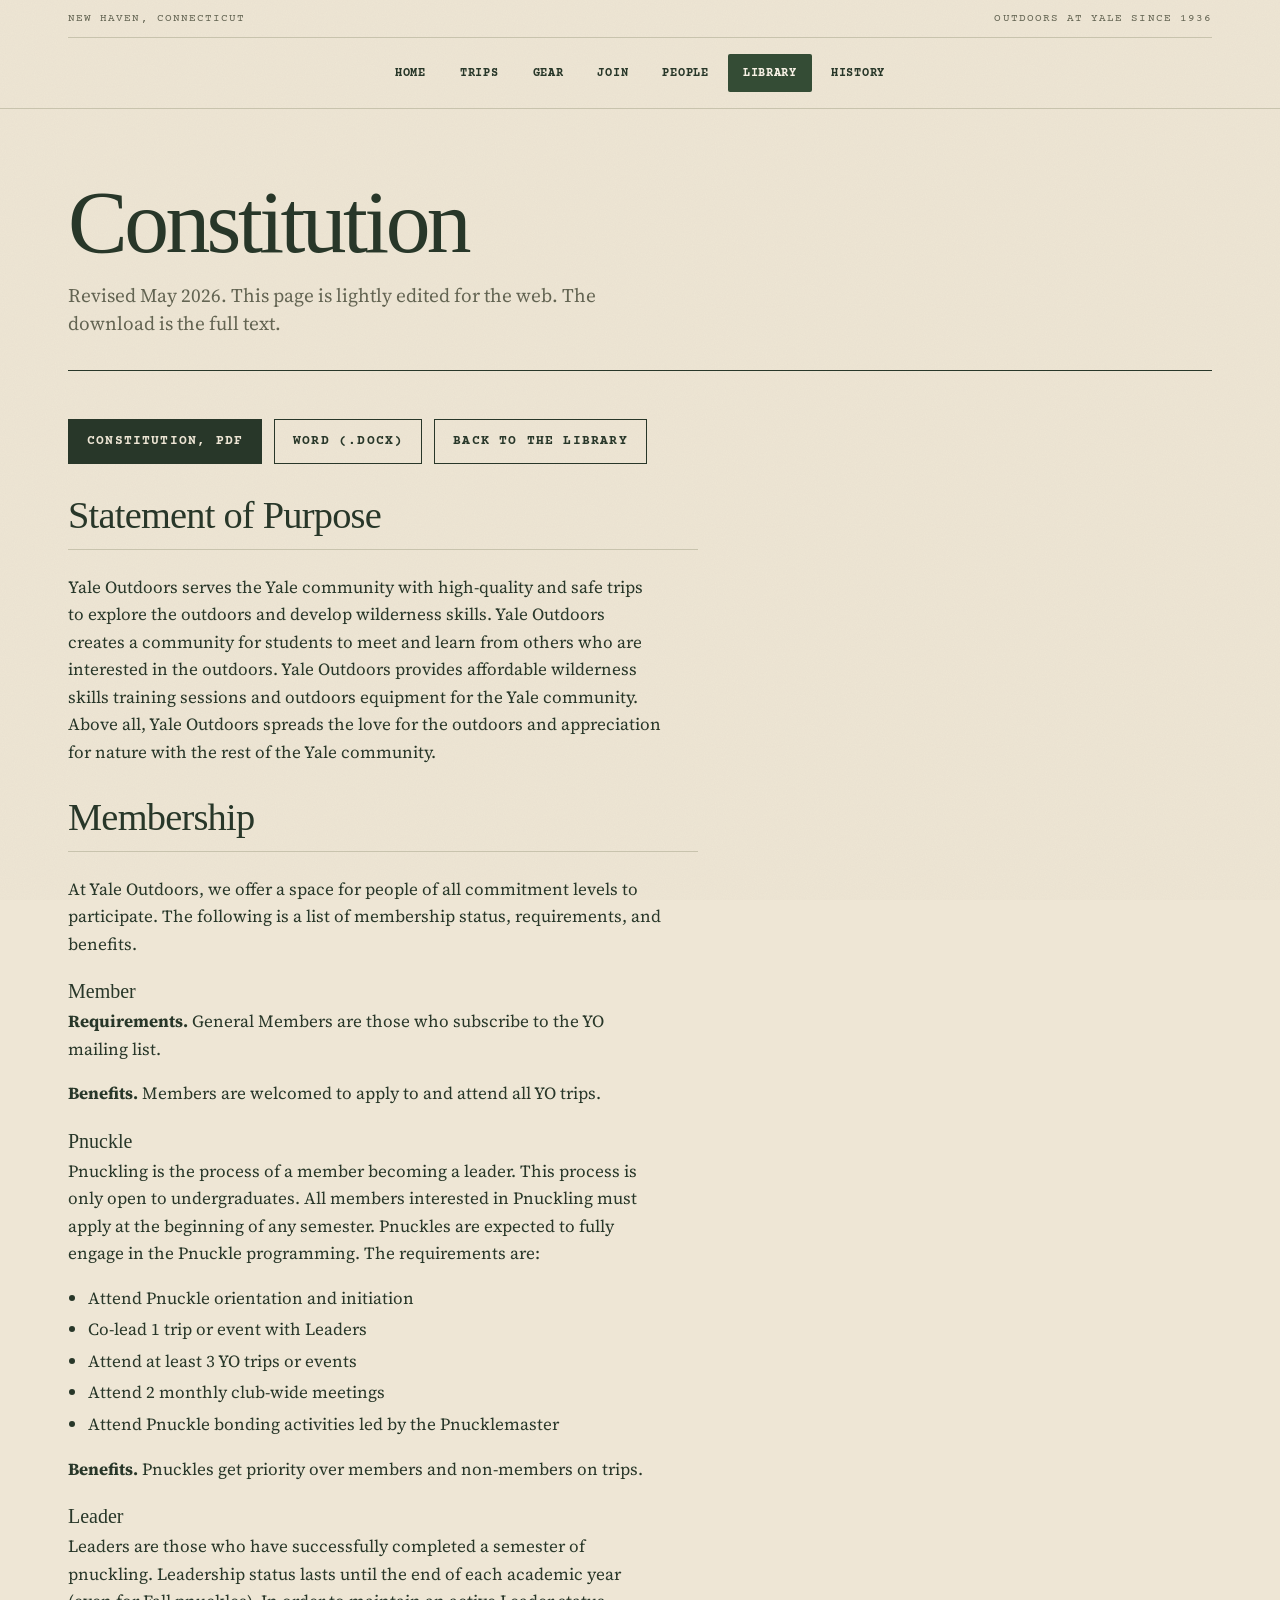
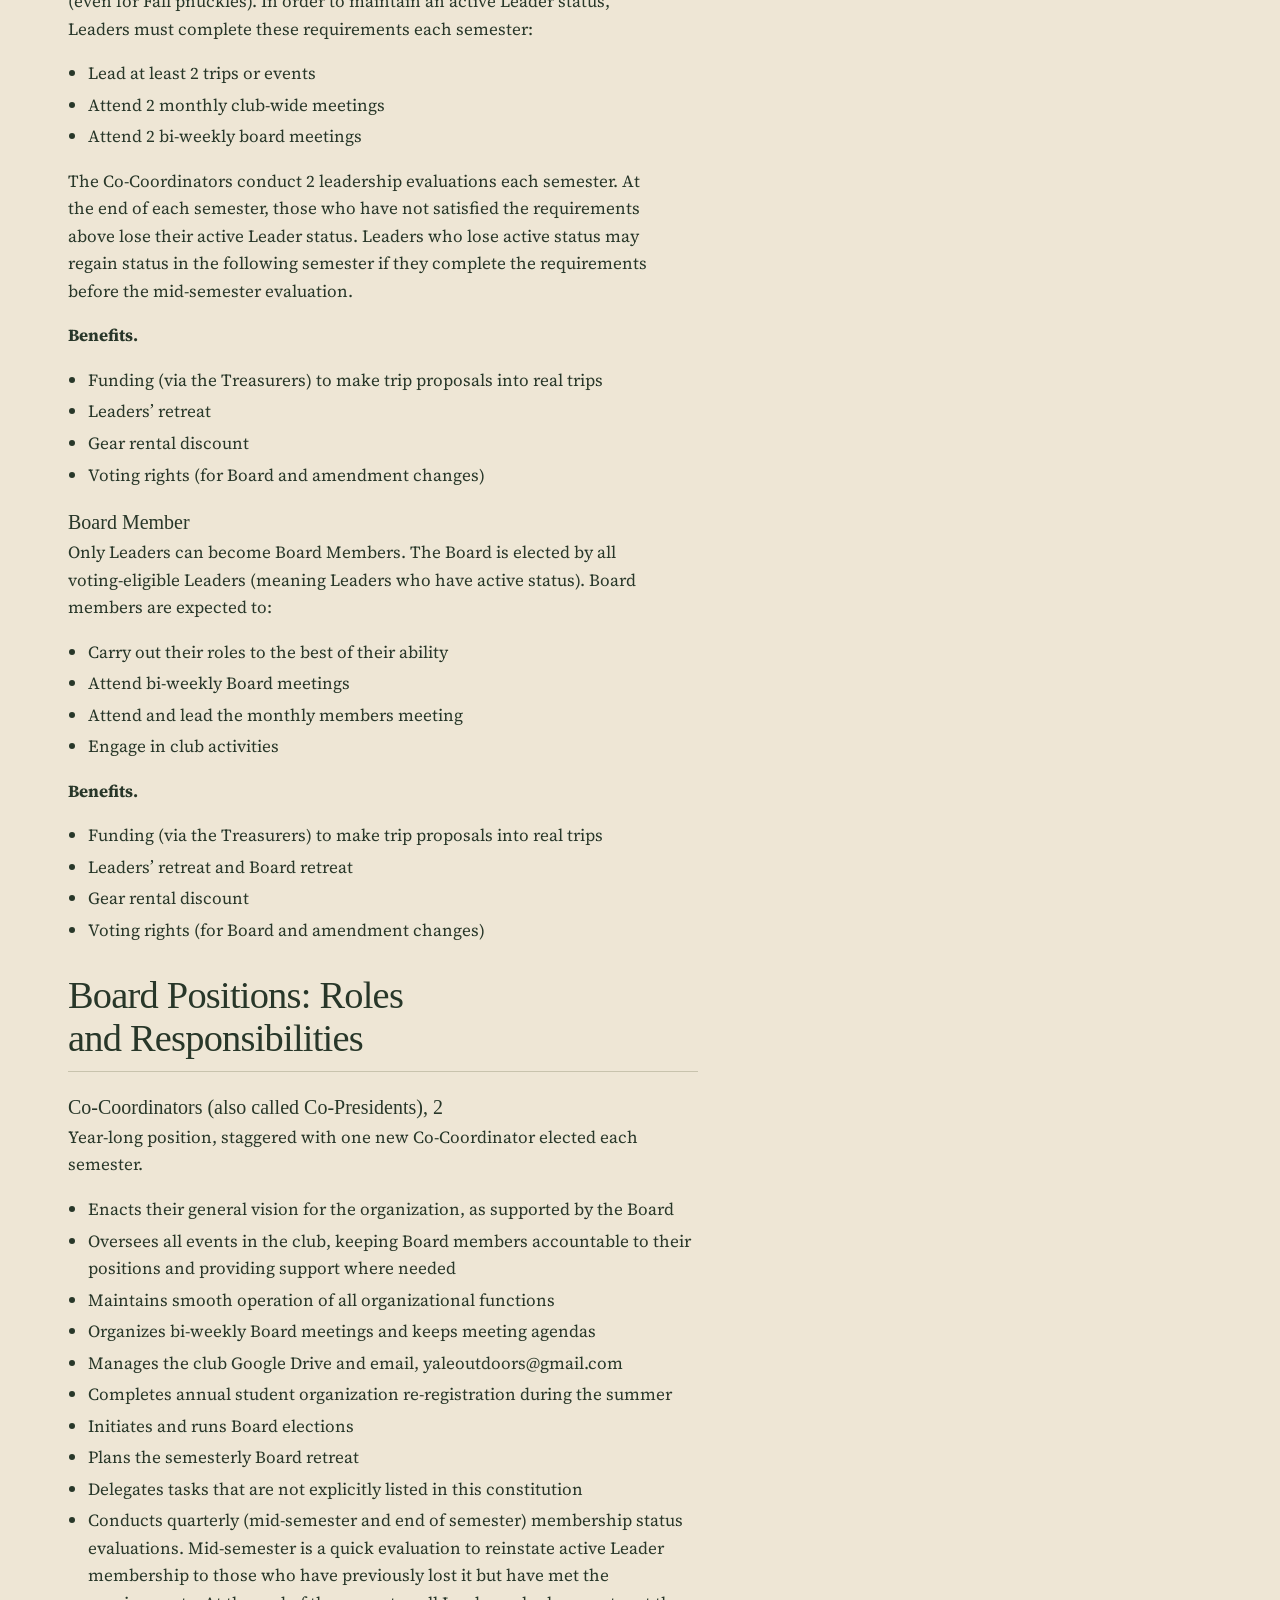
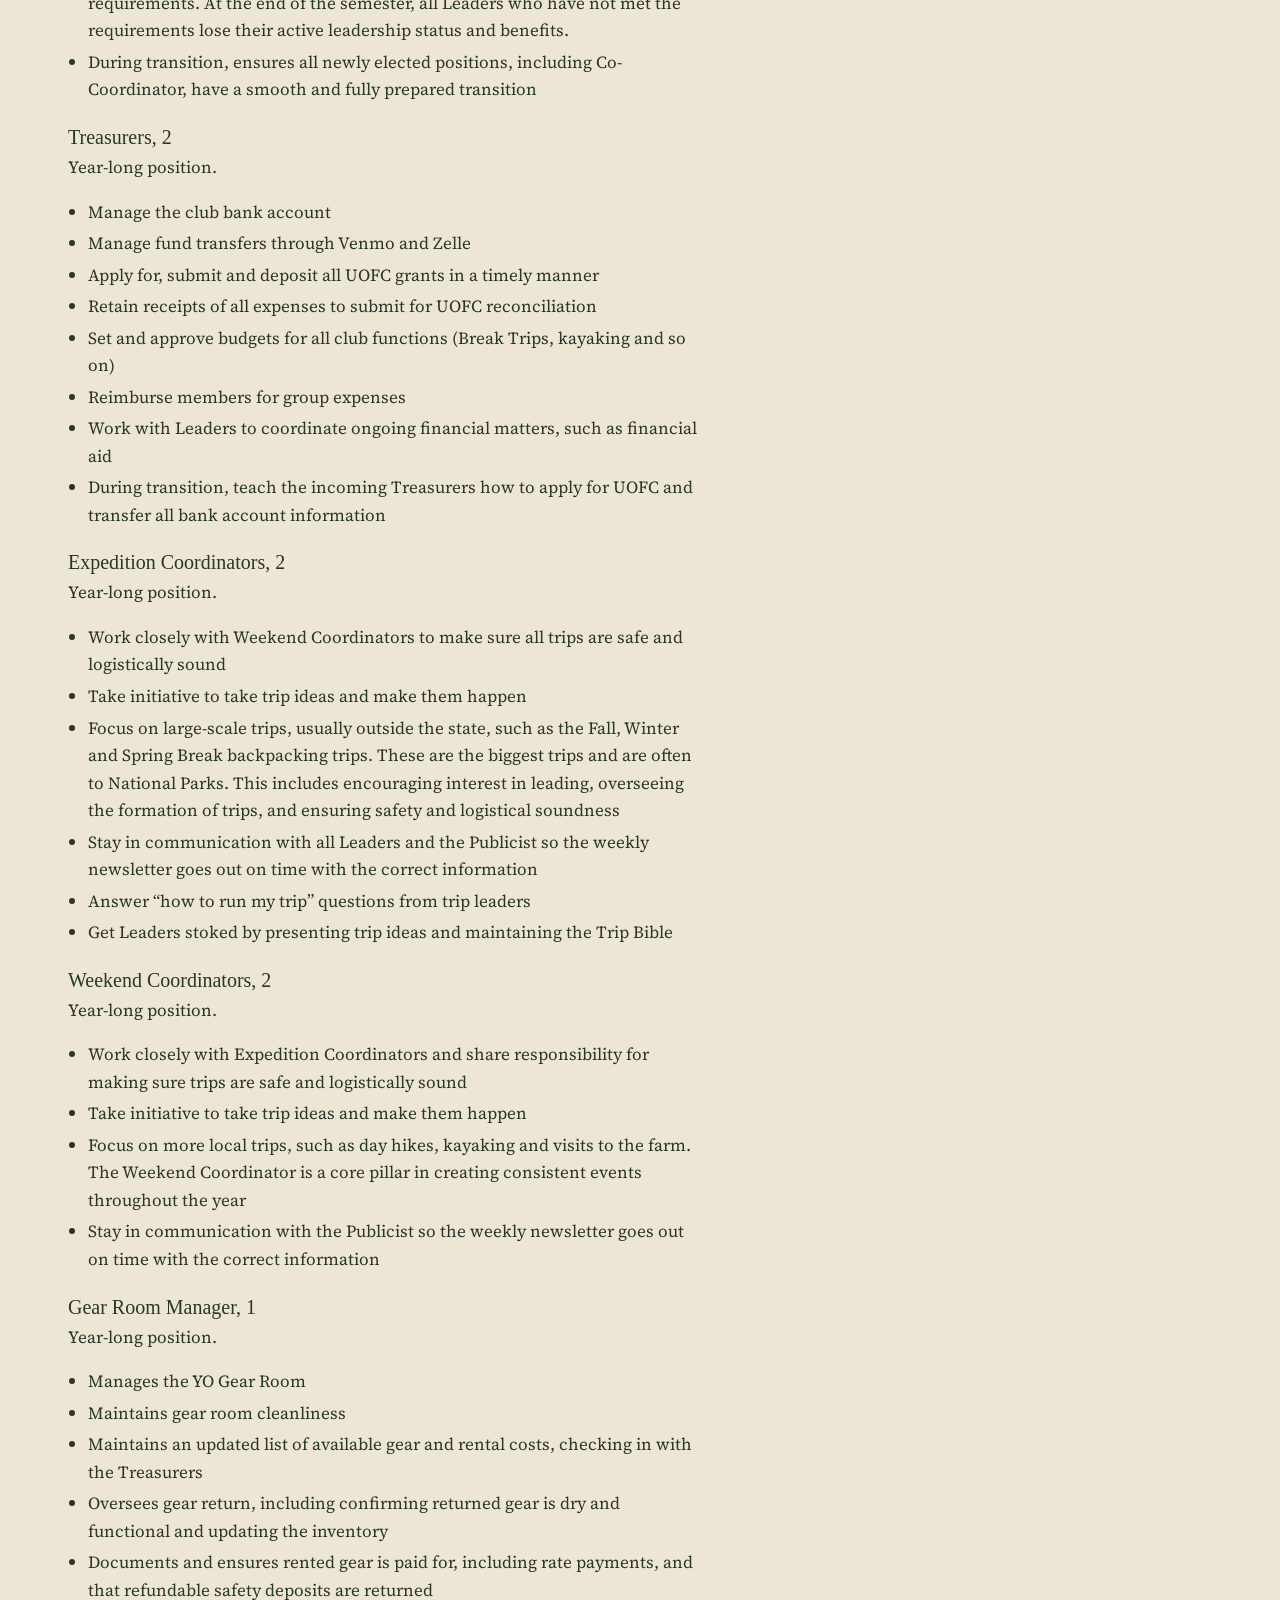
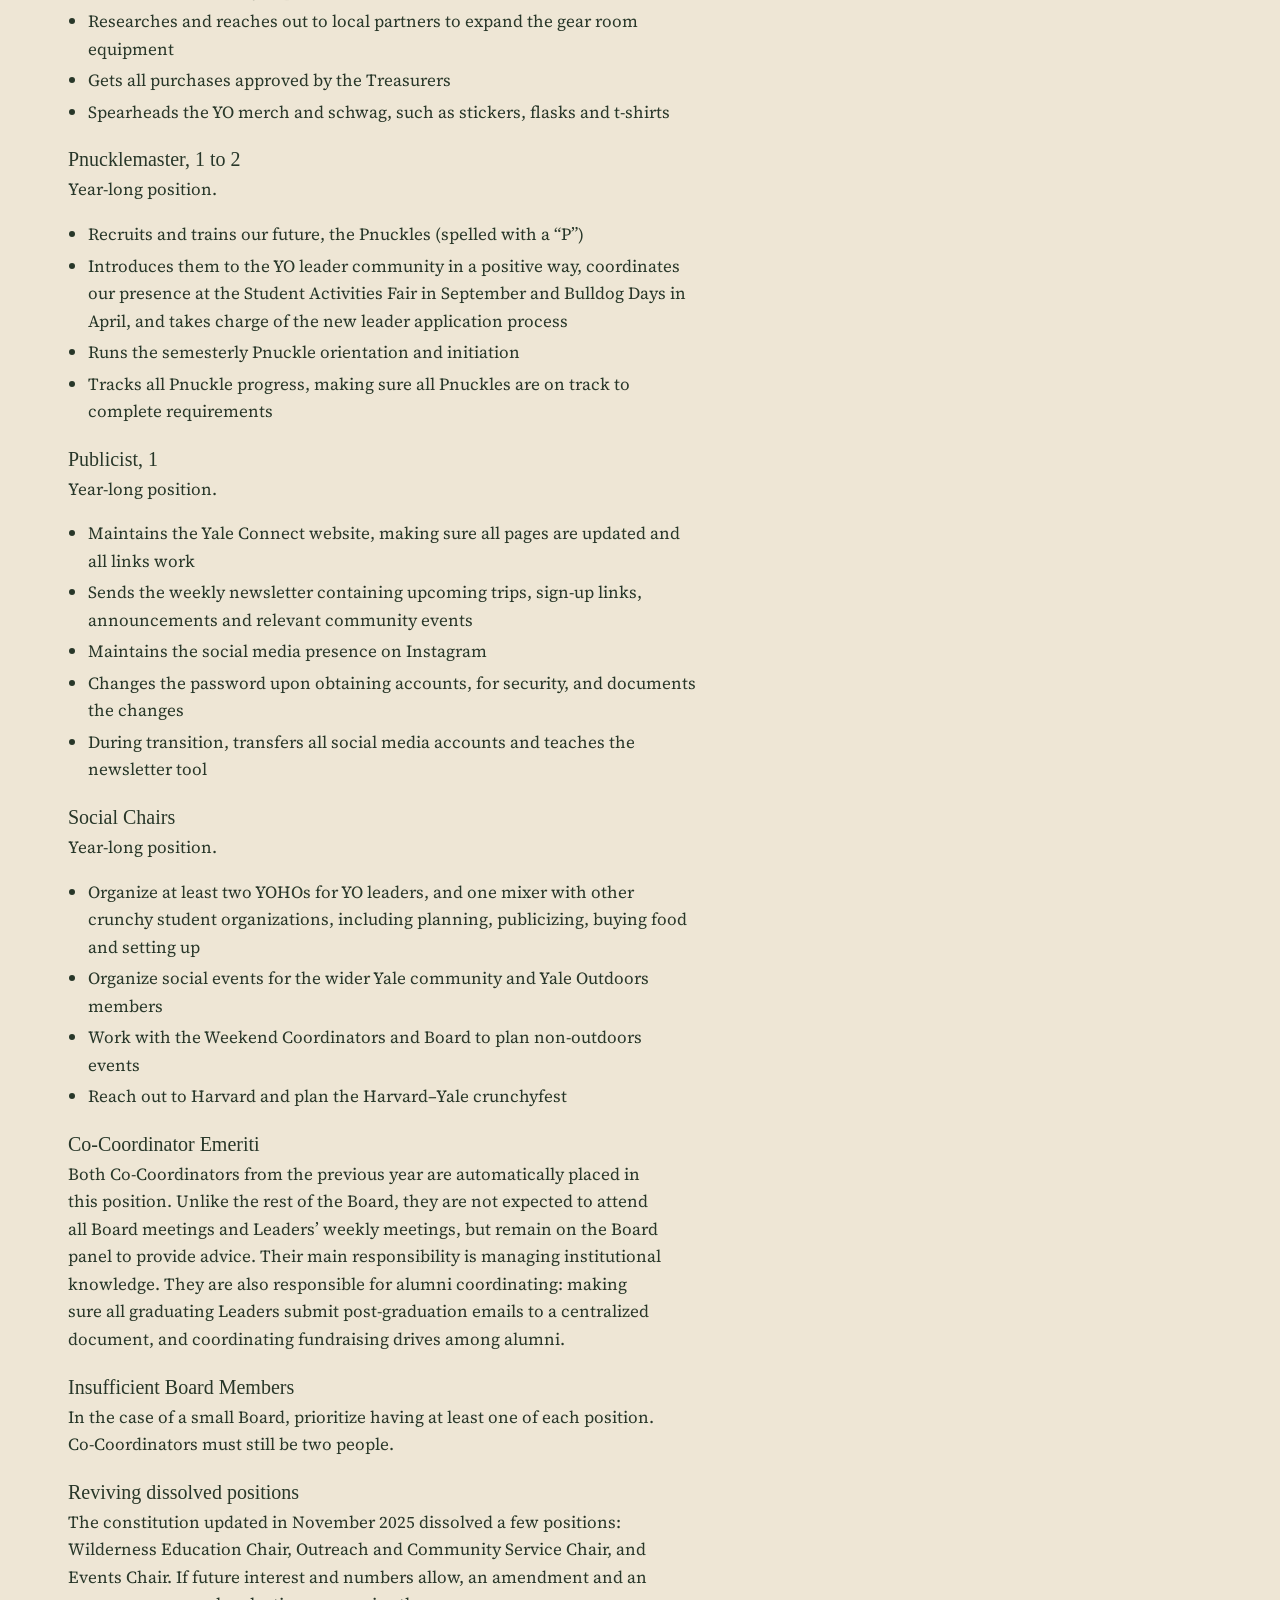
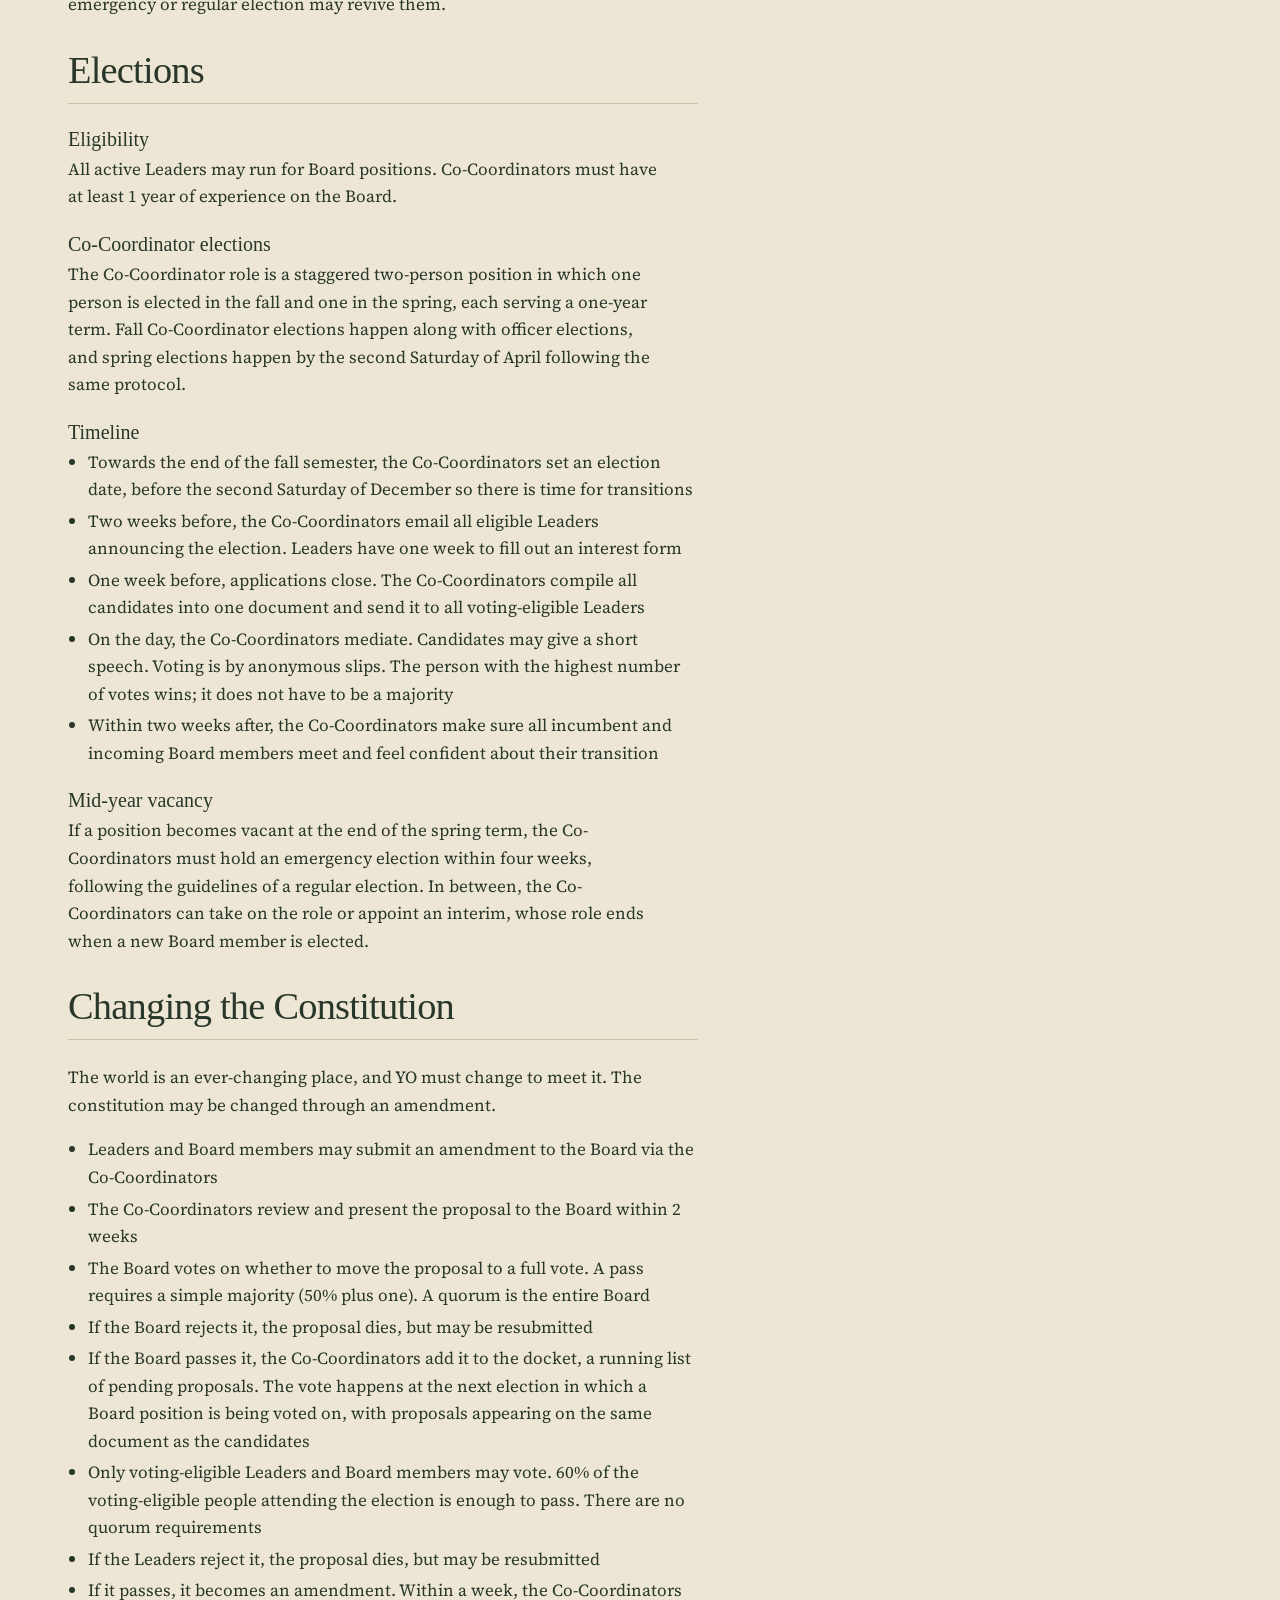
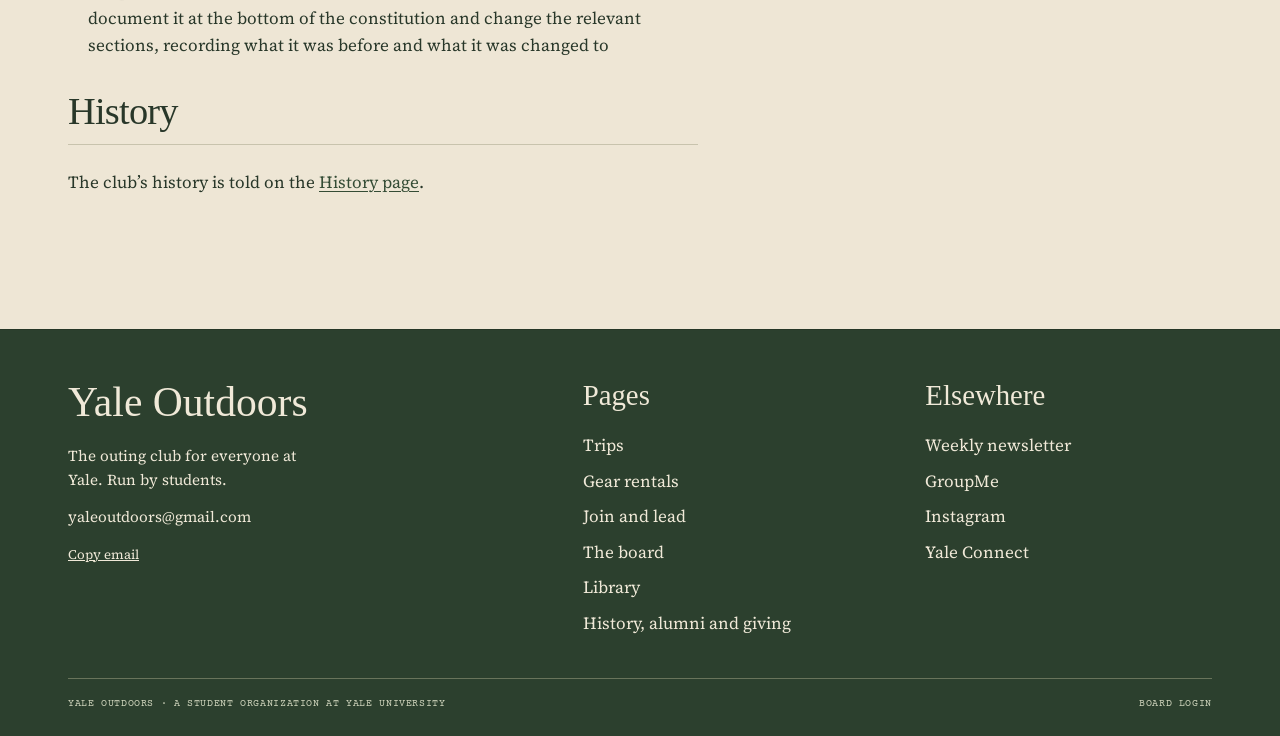
==== site/constitution.html @ 1e003fcc "Revert "update design" This reverts commit eceaabdee7dd395bc09d71799da7af1c69555189." ====
<!doctype html>
<html lang="en">
<head>
<meta charset="utf-8">
<meta name="viewport" content="width=device-width, initial-scale=1, viewport-fit=cover">
<title>Constitution · Yale Outdoors</title>
<meta name="description" content="The Yale Outdoors constitution, revised May 2026.">
<link rel="icon" href="img/favicon.png">
<link rel="preconnect" href="https://fonts.googleapis.com"><link rel="preconnect" href="https://fonts.gstatic.com" crossorigin>
<link href="https://fonts.googleapis.com/css2?family=Courier+Prime:wght@400;700&family=IM+Fell+English:ital@0;1&family=Source+Serif+4:ital,opsz,wght@0,8..60,400;0,8..60,600;1,8..60,400&display=swap" rel="stylesheet">
<link rel="stylesheet" href="style.css">
</head>
<body>
<a class="skip" href="#main">Skip to content</a>
<header class="top"><div class="wrap">
<div class="strap"><span>New Haven, Connecticut</span><span>Outdoors at Yale since 1936</span></div>
<button type="button" class="menu" id="menuBtn" aria-expanded="false" aria-controls="nav">Menu <span aria-hidden="true">+</span></button>
<nav class="nav" id="nav" aria-label="Main"><a href="index.html">Home</a><a href="trips.html">Trips</a><a href="gear.html">Gear</a><a href="join.html">Join</a><a href="people.html">People</a><a href="library.html" aria-current="page">Library</a><a href="history.html">History</a></nav>
</div></header>
<main id="main"><div class="wrap">
<div class="title"><h1>Constitution</h1><p>Revised May 2026. This page is lightly edited for the web. The download is the full text.</p></div>
<section>
<div class="row" style="margin-bottom:24px"><a class="btn solid" href="docs/YO-Constitution-2026.pdf">Constitution, PDF</a><a class="btn" href="docs/YO-Constitution-2026.docx" download>Word (.docx)</a>
<a class="btn" href="library.html">Back to the library</a></div>
<div class="legal">
<h2>Statement of Purpose</h2>
<p>Yale Outdoors serves the Yale community with high-quality and safe trips to explore the outdoors and develop wilderness skills. Yale Outdoors creates a community for students to meet and learn from others who are interested in the outdoors. Yale Outdoors provides affordable wilderness skills training sessions and outdoors equipment for the Yale community. Above all, Yale Outdoors spreads the love for the outdoors and appreciation for nature with the rest of the Yale community.</p>
<h2>Membership</h2>
<p>At Yale Outdoors, we offer a space for people of all commitment levels to participate. The following is a list of membership status, requirements, and benefits.</p>
<h3>Member</h3>
<p><strong>Requirements.</strong> General Members are those who subscribe to the YO mailing list.</p>
<p><strong>Benefits.</strong> Members are welcomed to apply to and attend all YO trips.</p>
<h3>Pnuckle</h3>
<p>Pnuckling is the process of a member becoming a leader. This process is only open to undergraduates. All members interested in Pnuckling must apply at the beginning of any semester. Pnuckles are expected to fully engage in the Pnuckle programming. The requirements are:</p>
<ul>
<li>Attend Pnuckle orientation and initiation</li>
<li>Co-lead 1 trip or event with Leaders</li>
<li>Attend at least 3 YO trips or events</li>
<li>Attend 2 monthly club-wide meetings</li>
<li>Attend Pnuckle bonding activities led by the Pnucklemaster</li>
</ul>
<p><strong>Benefits.</strong> Pnuckles get priority over members and non-members on trips.</p>
<h3>Leader</h3>
<p>Leaders are those who have successfully completed a semester of pnuckling. Leadership status lasts until the end of each academic year (even for Fall pnuckles). In order to maintain an active Leader status, Leaders must complete these requirements each semester:</p>
<ul>
<li>Lead at least 2 trips or events</li>
<li>Attend 2 monthly club-wide meetings</li>
<li>Attend 2 bi-weekly board meetings</li>
</ul>
<p>The Co-Coordinators conduct 2 leadership evaluations each semester. At the end of each semester, those who have not satisfied the requirements above lose their active Leader status. Leaders who lose active status may regain status in the following semester if they complete the requirements before the mid-semester evaluation.</p>
<p><strong>Benefits.</strong> </p>
<ul>
<li>Funding (via the Treasurers) to make trip proposals into real trips</li>
<li>Leaders&rsquo; retreat</li>
<li>Gear rental discount</li>
<li>Voting rights (for Board and amendment changes)</li>
</ul>
<h3>Board Member</h3>
<p>Only Leaders can become Board Members. The Board is elected by all voting-eligible Leaders (meaning Leaders who have active status). Board members are expected to:</p>
<ul>
<li>Carry out their roles to the best of their ability</li>
<li>Attend bi-weekly Board meetings</li>
<li>Attend and lead the monthly members meeting</li>
<li>Engage in club activities</li>
</ul>
<p><strong>Benefits.</strong> </p>
<ul>
<li>Funding (via the Treasurers) to make trip proposals into real trips</li>
<li>Leaders&rsquo; retreat and Board retreat</li>
<li>Gear rental discount</li>
<li>Voting rights (for Board and amendment changes)</li>
</ul>
<h2>Board Positions: Roles and Responsibilities</h2>
<h3>Co-Coordinators (also called Co-Presidents), 2</h3>
<p>Year-long position, staggered with one new Co-Coordinator elected each semester.</p>
<ul>
<li>Enacts their general vision for the organization, as supported by the Board</li>
<li>Oversees all events in the club, keeping Board members accountable to their positions and providing support where needed</li>
<li>Maintains smooth operation of all organizational functions</li>
<li>Organizes bi-weekly Board meetings and keeps meeting agendas</li>
<li>Manages the club Google Drive and email, yaleoutdoors@gmail.com</li>
<li>Completes annual student organization re-registration during the summer</li>
<li>Initiates and runs Board elections</li>
<li>Plans the semesterly Board retreat</li>
<li>Delegates tasks that are not explicitly listed in this constitution</li>
<li>Conducts quarterly (mid-semester and end of semester) membership status evaluations. Mid-semester is a quick evaluation to reinstate active Leader membership to those who have previously lost it but have met the requirements. At the end of the semester, all Leaders who have not met the requirements lose their active leadership status and benefits.</li>
<li>During transition, ensures all newly elected positions, including Co-Coordinator, have a smooth and fully prepared transition</li>
</ul>
<h3>Treasurers, 2</h3>
<p>Year-long position.</p>
<ul>
<li>Manage the club bank account</li>
<li>Manage fund transfers through Venmo and Zelle</li>
<li>Apply for, submit and deposit all UOFC grants in a timely manner</li>
<li>Retain receipts of all expenses to submit for UOFC reconciliation</li>
<li>Set and approve budgets for all club functions (Break Trips, kayaking and so on)</li>
<li>Reimburse members for group expenses</li>
<li>Work with Leaders to coordinate ongoing financial matters, such as financial aid</li>
<li>During transition, teach the incoming Treasurers how to apply for UOFC and transfer all bank account information</li>
</ul>
<h3>Expedition Coordinators, 2</h3>
<p>Year-long position.</p>
<ul>
<li>Work closely with Weekend Coordinators to make sure all trips are safe and logistically sound</li>
<li>Take initiative to take trip ideas and make them happen</li>
<li>Focus on large-scale trips, usually outside the state, such as the Fall, Winter and Spring Break backpacking trips. These are the biggest trips and are often to National Parks. This includes encouraging interest in leading, overseeing the formation of trips, and ensuring safety and logistical soundness</li>
<li>Stay in communication with all Leaders and the Publicist so the weekly newsletter goes out on time with the correct information</li>
<li>Answer &ldquo;how to run my trip&rdquo; questions from trip leaders</li>
<li>Get Leaders stoked by presenting trip ideas and maintaining the Trip Bible</li>
</ul>
<h3>Weekend Coordinators, 2</h3>
<p>Year-long position.</p>
<ul>
<li>Work closely with Expedition Coordinators and share responsibility for making sure trips are safe and logistically sound</li>
<li>Take initiative to take trip ideas and make them happen</li>
<li>Focus on more local trips, such as day hikes, kayaking and visits to the farm. The Weekend Coordinator is a core pillar in creating consistent events throughout the year</li>
<li>Stay in communication with the Publicist so the weekly newsletter goes out on time with the correct information</li>
</ul>
<h3>Gear Room Manager, 1</h3>
<p>Year-long position.</p>
<ul>
<li>Manages the YO Gear Room</li>
<li>Maintains gear room cleanliness</li>
<li>Maintains an updated list of available gear and rental costs, checking in with the Treasurers</li>
<li>Oversees gear return, including confirming returned gear is dry and functional and updating the inventory</li>
<li>Documents and ensures rented gear is paid for, including rate payments, and that refundable safety deposits are returned</li>
<li>Researches and reaches out to local partners to expand the gear room equipment</li>
<li>Gets all purchases approved by the Treasurers</li>
<li>Spearheads the YO merch and schwag, such as stickers, flasks and t-shirts</li>
</ul>
<h3>Pnucklemaster, 1 to 2</h3>
<p>Year-long position.</p>
<ul>
<li>Recruits and trains our future, the Pnuckles (spelled with a &ldquo;P&rdquo;)</li>
<li>Introduces them to the YO leader community in a positive way, coordinates our presence at the Student Activities Fair in September and Bulldog Days in April, and takes charge of the new leader application process</li>
<li>Runs the semesterly Pnuckle orientation and initiation</li>
<li>Tracks all Pnuckle progress, making sure all Pnuckles are on track to complete requirements</li>
</ul>
<h3>Publicist, 1</h3>
<p>Year-long position.</p>
<ul>
<li>Maintains the Yale Connect website, making sure all pages are updated and all links work</li>
<li>Sends the weekly newsletter containing upcoming trips, sign-up links, announcements and relevant community events</li>
<li>Maintains the social media presence on Instagram</li>
<li>Changes the password upon obtaining accounts, for security, and documents the changes</li>
<li>During transition, transfers all social media accounts and teaches the newsletter tool</li>
</ul>
<h3>Social Chairs</h3>
<p>Year-long position.</p>
<ul>
<li>Organize at least two YOHOs for YO leaders, and one mixer with other crunchy student organizations, including planning, publicizing, buying food and setting up</li>
<li>Organize social events for the wider Yale community and Yale Outdoors members</li>
<li>Work with the Weekend Coordinators and Board to plan non-outdoors events</li>
<li>Reach out to Harvard and plan the Harvard&ndash;Yale crunchyfest</li>
</ul>
<h3>Co-Coordinator Emeriti</h3>
<p>Both Co-Coordinators from the previous year are automatically placed in this position. Unlike the rest of the Board, they are not expected to attend all Board meetings and Leaders&rsquo; weekly meetings, but remain on the Board panel to provide advice. Their main responsibility is managing institutional knowledge. They are also responsible for alumni coordinating: making sure all graduating Leaders submit post-graduation emails to a centralized document, and coordinating fundraising drives among alumni.</p>
<h3>Insufficient Board Members</h3>
<p>In the case of a small Board, prioritize having at least one of each position. Co-Coordinators must still be two people.</p>
<h3>Reviving dissolved positions</h3>
<p>The constitution updated in November 2025 dissolved a few positions: Wilderness Education Chair, Outreach and Community Service Chair, and Events Chair. If future interest and numbers allow, an amendment and an emergency or regular election may revive them.</p>
<h2>Elections</h2>
<h3>Eligibility</h3>
<p>All active Leaders may run for Board positions. Co-Coordinators must have at least 1 year of experience on the Board.</p>
<h3>Co-Coordinator elections</h3>
<p>The Co-Coordinator role is a staggered two-person position in which one person is elected in the fall and one in the spring, each serving a one-year term. Fall Co-Coordinator elections happen along with officer elections, and spring elections happen by the second Saturday of April following the same protocol.</p>
<h3>Timeline</h3>
<ul>
<li>Towards the end of the fall semester, the Co-Coordinators set an election date, before the second Saturday of December so there is time for transitions</li>
<li>Two weeks before, the Co-Coordinators email all eligible Leaders announcing the election. Leaders have one week to fill out an interest form</li>
<li>One week before, applications close. The Co-Coordinators compile all candidates into one document and send it to all voting-eligible Leaders</li>
<li>On the day, the Co-Coordinators mediate. Candidates may give a short speech. Voting is by anonymous slips. The person with the highest number of votes wins; it does not have to be a majority</li>
<li>Within two weeks after, the Co-Coordinators make sure all incumbent and incoming Board members meet and feel confident about their transition</li>
</ul>
<h3>Mid-year vacancy</h3>
<p>If a position becomes vacant at the end of the spring term, the Co-Coordinators must hold an emergency election within four weeks, following the guidelines of a regular election. In between, the Co-Coordinators can take on the role or appoint an interim, whose role ends when a new Board member is elected.</p>
<h2>Changing the Constitution</h2>
<p>The world is an ever-changing place, and YO must change to meet it. The constitution may be changed through an amendment.</p>
<ul>
<li>Leaders and Board members may submit an amendment to the Board via the Co-Coordinators</li>
<li>The Co-Coordinators review and present the proposal to the Board within 2 weeks</li>
<li>The Board votes on whether to move the proposal to a full vote. A pass requires a simple majority (50% plus one). A quorum is the entire Board</li>
<li>If the Board rejects it, the proposal dies, but may be resubmitted</li>
<li>If the Board passes it, the Co-Coordinators add it to the docket, a running list of pending proposals. The vote happens at the next election in which a Board position is being voted on, with proposals appearing on the same document as the candidates</li>
<li>Only voting-eligible Leaders and Board members may vote. 60% of the voting-eligible people attending the election is enough to pass. There are no quorum requirements</li>
<li>If the Leaders reject it, the proposal dies, but may be resubmitted</li>
<li>If it passes, it becomes an amendment. Within a week, the Co-Coordinators document it at the bottom of the constitution and change the relevant sections, recording what it was before and what it was changed to</li>
</ul>
<h2>History</h2>
<p>The club&rsquo;s history is told on the <a href="history.html">History page</a>.</p>
</div>
</section>

</div></main>
<footer class="foot"><div class="wrap">
<div class="grid">
<div><h4>Yale Outdoors</h4>
<p>The outing club for everyone at Yale. Run by students.</p>
<p><a href="mailto:yaleoutdoors@gmail.com">yaleoutdoors@gmail.com</a></p>
<p><button type="button" class="lnk small" id="copyClub">Copy email</button></p></div>
<div><h4>Pages</h4><a href="trips.html">Trips</a><a href="gear.html">Gear rentals</a><a href="join.html">Join and lead</a><a href="people.html">The board</a><a href="library.html">Library</a><a href="history.html">History, alumni and giving</a></div>
<div><h4>Elsewhere</h4><a href="https://forms.gle/SaASJQefPbpXcXjK9">Weekly newsletter</a><a href="https://tinyurl.com/ycyogroupme">GroupMe</a><a href="https://www.instagram.com/yaleoutdoors/">Instagram</a><a href="https://yaleconnect.yale.edu/YCYO/club_signup">Yale Connect</a></div>
</div>
<div class="gate" id="gate" hidden><form id="gateForm" autocomplete="off"><label for="gateKey">Board key<input type="password" id="gateKey" autocomplete="off"></label>
<div class="row" style="margin-top:10px"><button type="submit" class="btn sm solid">Turn on editing</button></div><p class="small muted" id="gateMsg" style="margin:8px 0 0"></p></form></div>
<div class="mini"><span>Yale Outdoors &middot; a student organization at Yale University</span><span><a href="#" id="gateBtn">Board login</a> </span></div>
</div></footer>
<script src="content.js"></script>
<script src="site.js"></script>
</body>
</html>
---- site/style.css ----
/* Yale Outdoors site. Plain paper, ink rules and a pen-and-ink logo, in the manner of an old outing-club bulletin. */
:root{
  --paper:#eee6d5; --sheet:#f8f2e6; --ink:#283729; --muted:#636452;
  --soft:#c8c3ad; --pine:#344c35; --rust:#875035; --link:#344c35; --ontext:#f8f2e6;
  --sage:#d4d9c3; --bark:#625440; color-scheme:light;
  --grain:.045; --logo-filter:none;
  --display:"IM Fell English","Iowan Old Style","Palatino Linotype",Georgia,serif;
  --body:"Source Serif 4","Iowan Old Style",Georgia,"Times New Roman",serif;
  --label:"Courier Prime","Courier New",Courier,monospace;
}
:root[data-theme="dark"]{
  --paper:#15130F; --sheet:#1C1A15; --ink:#EEE6D1; --muted:#B5AB91;
  --soft:#3B372C; --pine:#9DBF88; --rust:#E4905F; --link:#B9D8A4; --ontext:#15130F;
  --grain:.04; --logo-filter:invert(1);
  color-scheme:dark;
}
*,*::before,*::after{box-sizing:border-box}
[hidden]{display:none!important}
html{scroll-padding-top:16px;-webkit-text-size-adjust:100%}
body{margin:0;background:var(--paper);color:var(--ink);font:400 1.0625rem/1.62 var(--body);position:relative}
body::before{content:"";position:fixed;inset:0;pointer-events:none;z-index:0;opacity:var(--grain);
  background-image:url("data:image/svg+xml;utf8,<svg xmlns='http://www.w3.org/2000/svg' width='220' height='220'><filter id='n'><feTurbulence type='fractalNoise' baseFrequency='.9' numOctaves='2' stitchTiles='stitch'/><feColorMatrix values='0 0 0 0 0.25  0 0 0 0 0.2  0 0 0 0 0.1  0 0 0 .9 0'/></filter><rect width='100%' height='100%' filter='url(%23n)'/></svg>")}
body>*{position:relative;z-index:1}
h1,h2,h3,h4{font-family:var(--display);font-weight:400;margin:0;line-height:1.1;text-wrap:balance}
h1{font-size:clamp(3.2rem,7vw,5.6rem);letter-spacing:-.04em}
h2{font-size:clamp(1.8rem,3vw,2.6rem);letter-spacing:-.02em;border-bottom:1px solid var(--soft);padding-bottom:12px;margin:0 0 24px}
h3{font-size:1.3rem}
p{margin:0 0 1em;max-width:66ch}
a{color:var(--link);text-underline-offset:3px}
a:hover{color:var(--rust)}
:focus-visible{outline:2px solid var(--rust);outline-offset:2px}
img{max-width:100%}
.wrap{width:100%;max-width:1200px;margin-inline:auto;padding-left:max(28px,env(safe-area-inset-left,0px));padding-right:max(28px,env(safe-area-inset-right,0px))}
.skip{position:absolute;left:-9999px;top:6px;background:var(--ink);color:var(--paper);padding:6px 12px;z-index:30}
.skip:focus{left:8px}
.lab{font-family:var(--label);font-size:.78rem;letter-spacing:.09em;text-transform:uppercase}
.muted{color:var(--muted)}
.small{font-size:.92rem}
.stamp{display:inline-block;font:700 .75rem/1 var(--label);letter-spacing:.1em;text-transform:uppercase;border:2px solid var(--rust);color:var(--rust);padding:4px 7px;transform:rotate(-2deg)}

/* Shared masthead */
.top{padding:0;border-bottom:1px solid var(--soft)}
.top>.wrap{display:grid;grid-template-columns:1fr;align-items:center;gap:0 24px}
.strap{grid-column:1/-1;display:flex;justify-content:space-between;gap:12px;padding:12px 0 10px;border-bottom:1px solid var(--soft);font:400 .66rem/1.4 var(--label);letter-spacing:.1em;text-transform:uppercase;color:var(--muted)}
.mast{display:block;padding:12px 0;line-height:0;width:156px}
.mast img{width:100%;height:auto;filter:var(--logo-filter)}
.nav{display:flex;justify-content:center;padding:16px 0;gap:4px;align-items:center;font:700 .76rem/1.2 var(--label);text-transform:uppercase;letter-spacing:.06em}
.nav a{display:block;padding:12px 15px;text-decoration:none;color:var(--ink);border-radius:2px;transition:background .18s,color .18s}
.nav a:hover{background:var(--sage);color:var(--ink)}
.nav a[aria-current="page"]{background:var(--pine);color:var(--sheet)}
.menu{display:none}

/* page */
main{padding:48px 0 68px}
.title{margin-bottom:48px;padding:16px 0 32px;border-bottom:1px solid var(--ink)}
.title p{font:400 1.2rem/1.45 var(--body);color:var(--muted);margin:10px 0 0;max-width:60ch}
section{margin:0 0 64px}
.cols{display:grid;grid-template-columns:minmax(0,1.7fr) minmax(0,1fr);gap:28px 40px;align-items:start}
.cols.even{grid-template-columns:minmax(0,1fr) minmax(0,1fr)}
.lede{font:italic 400 clamp(1.35rem,3vw,1.7rem)/1.4 var(--display);margin:0 0 .8em;max-width:34em}
.row{display:flex;gap:10px 12px;flex-wrap:wrap;align-items:center}

/* buttons and links */
.btn{display:inline-block;font:700 .82rem/1.2 var(--label);letter-spacing:.09em;text-transform:uppercase;text-decoration:none;color:var(--ink);background:transparent;border:1px solid var(--ink);padding:14px 18px;cursor:pointer;border-radius:0}
.btn:hover{background:var(--ink);color:var(--paper)}
.btn.solid{background:var(--ink);color:var(--paper)}
.btn.solid:hover{background:var(--pine);border-color:var(--pine);color:var(--ontext)}
.btn.sm{padding:10px 12px;font-size:.74rem}
.btn[disabled]{opacity:.4;cursor:not-allowed}
.btn[disabled]:hover{background:transparent;color:var(--ink)}
.lnk{background:none;border:0;padding:0;font:inherit;color:var(--link);text-decoration:underline;cursor:pointer}

/* boxes */
.box{border:1px solid var(--soft);background:var(--sheet)}
.box>.bar{background:var(--pine);color:var(--paper);font:700 .78rem/1 var(--label);letter-spacing:.12em;text-transform:uppercase;padding:9px 12px}
.box>.in{padding:14px 14px 4px}
.board-list{list-style:none;margin:0;padding:0}
.board-list li{display:grid;grid-template-columns:76px minmax(0,1fr);gap:10px;padding:9px 0;border-bottom:1px dotted var(--ink)}
.board-list li:last-child{border-bottom:0}
.board-list .d{font:700 .78rem/1.5 var(--label);text-transform:uppercase;letter-spacing:.04em}
.board-list b{font-weight:600}
.board-list .t{font-size:.9rem;color:var(--muted);display:block}
.note-line{font-size:.88rem;color:var(--muted);padding:0 14px 12px}

/* contents list with dotted leaders */
.toc{list-style:none;margin:0;padding:0}
.toc li{border-bottom:1px dotted var(--ink)}
.toc a{display:grid;grid-template-columns:170px minmax(0,1fr);gap:4px 16px;align-items:baseline;padding:12px 2px;text-decoration:none;color:var(--ink)}
.toc b{font:400 1.45rem/1.1 var(--display)}
.toc span{color:var(--muted);font-size:.95rem}
.toc a:hover b{color:var(--rust);text-decoration:underline}

/* photographs */
.slot{margin:0;position:relative}
.slot .mat{position:relative;border:1px solid var(--soft);background:var(--sage);padding:6px;aspect-ratio:4/3}
.slot.tall .mat{aspect-ratio:3/4}
.slot.wide .mat{aspect-ratio:16/9}
.slot.round .mat{aspect-ratio:1/1;padding:3px;border-radius:50%;overflow:hidden}
.slot img.pic{width:100%;height:100%;object-fit:cover;display:block}
.slot .empty{position:absolute;inset:6px;border:1px dashed #828d72;display:flex;flex-direction:column;align-items:center;justify-content:center;gap:6px;text-align:center;font:400 .72rem/1.35 var(--label);letter-spacing:.06em;text-transform:uppercase;color:var(--muted);padding:8px}
.slot .empty img{width:54px;height:54px;object-fit:contain;opacity:.4;filter:var(--logo-filter)}
.slot .empty{color:#4d553e}
.slot.round .empty{inset:3px;border-radius:50%}
.slot.round .empty img{width:24px;height:24px}
.slot.round .empty span{display:none}
.slot.has .empty{display:none}
.slot figcaption{font:italic 400 .92rem/1.35 var(--body);color:var(--muted);padding-top:6px;min-height:1.4em}
.slot .tools{display:none;gap:6px;flex-wrap:wrap;margin-top:6px}
body.editing .slot .tools{display:flex}
body.editing .slot .mat{outline:2px dashed var(--rust);outline-offset:2px}
.slot.round figcaption{display:none}
.slot .tools input[type=file]{display:none}
.photos3{display:grid;grid-template-columns:repeat(3,minmax(0,1fr));gap:14px}
.photos4{display:grid;grid-template-columns:repeat(4,minmax(0,1fr));gap:12px}
.editbar{position:sticky;top:env(safe-area-inset-top,0px);z-index:12;background:var(--rust);color:#fff;font:700 .78rem/1.4 var(--label);letter-spacing:.06em;text-transform:uppercase;padding:8px 0}
.editbar .wrap{display:flex;gap:8px 16px;flex-wrap:wrap;align-items:center;justify-content:space-between}
.editbar button{font:inherit;color:#fff;background:none;border:1px solid #fff;padding:4px 9px;cursor:pointer;text-transform:inherit}

/* forms */
label{display:block;font:700 .76rem/1.3 var(--label);letter-spacing:.07em;text-transform:uppercase}
input[type=text],input[type=email],input[type=date],input[type=number],input[type=password],select,textarea{display:block;width:100%;margin-top:5px;padding:9px 10px;font:400 1rem var(--body);letter-spacing:0;text-transform:none;color:var(--ink);background:var(--sheet);border:1px solid var(--ink);border-radius:0}
select{appearance:auto}
input:focus,select:focus,textarea:focus{outline:2px solid var(--rust);outline-offset:1px}
textarea{min-height:96px;resize:vertical}
fieldset{border:1px solid var(--ink);margin:0;padding:14px 14px 16px;min-width:0;display:grid;gap:14px}
legend{font:700 .8rem/1 var(--label);letter-spacing:.1em;text-transform:uppercase;padding:0 8px;background:var(--paper)}
.fields{display:grid;gap:16px}
.two{display:grid;grid-template-columns:repeat(2,minmax(0,1fr));gap:14px}
.check,.opts label{display:flex;gap:9px;align-items:center;font:400 1rem/1.4 var(--body);letter-spacing:0;text-transform:none}
.check input,.opts input{width:18px;height:18px;margin:0;accent-color:var(--pine);flex:none}
.opts{display:flex;flex-wrap:wrap;gap:8px 20px}
.eq{display:grid;grid-template-columns:repeat(auto-fit,minmax(220px,1fr));gap:8px 18px}
.eq label{display:grid;grid-template-columns:64px minmax(0,1fr);gap:10px;align-items:center;font:400 .98rem/1.3 var(--body);letter-spacing:0;text-transform:none}
.eq input{margin:0}
.dr{display:grid;grid-template-columns:minmax(0,1fr) minmax(0,1fr) auto;gap:12px;align-items:end}
.hp{position:absolute;left:-9999px;width:1px;height:1px;opacity:0}
.msg{margin:0;min-height:1.3em;font-weight:600}
.out{border:2px solid var(--ink);background:var(--sheet);padding:16px;display:grid;gap:12px;margin-top:16px}
.out h3{font-size:1.5rem}
.out p{margin:0}
.out textarea{min-height:170px;font-size:.9rem}

/* tables */
.tbl{width:100%;border-collapse:collapse;font-size:.98rem}
.tbl th,.tbl td{text-align:left;vertical-align:top;padding:9px 10px;border-bottom:1px solid var(--soft)}
.tbl thead th{font:700 .74rem/1.2 var(--label);letter-spacing:.1em;text-transform:uppercase;border-bottom:2px solid var(--ink);background:var(--sheet)}
.tbl th[scope=row]{font-weight:600;white-space:nowrap}
.scroll{overflow-x:auto;border:1px solid var(--ink);background:var(--sheet)}
.scroll .tbl{min-width:560px}
.deflist{display:grid;grid-template-columns:max-content minmax(0,1fr);gap:6px 18px;margin:0 0 16px;border-top:1px solid var(--ink);border-bottom:1px solid var(--soft);padding:10px 0}
.deflist dt{font:700 .78rem/1.7 var(--label);letter-spacing:.08em;text-transform:uppercase}
.deflist dd{margin:0}

/* trip entries */
.trip{border:1px solid var(--ink);background:var(--sheet);margin-bottom:22px}
.trip>.hd{display:flex;justify-content:space-between;align-items:center;gap:10px;flex-wrap:wrap;padding:10px 14px;border-bottom:1px solid var(--ink)}
.trip>.hd h3{font-size:1.7rem}
.trip>.bd{display:grid;grid-template-columns:minmax(0,1fr) minmax(0,1fr);gap:18px 26px;padding:16px 14px}
.chips{list-style:none;margin:0 0 14px;padding:0;display:flex;flex-wrap:wrap;gap:6px}
.chips li{border:1px solid var(--ink);padding:3px 9px;font:400 .76rem/1.4 var(--label);letter-spacing:.05em;text-transform:uppercase}

/* year table */
.year td:first-child{white-space:nowrap;font:700 .78rem/1.6 var(--label);letter-spacing:.08em;text-transform:uppercase;width:92px}
.year ul{margin:0;padding-left:1.1em}
.year li{margin-bottom:3px}

.trad{list-style:none;margin:0;padding:0;display:grid;grid-template-columns:repeat(2,minmax(0,1fr));gap:0 32px;align-content:start}
.trad li{padding:10px 0;border-bottom:1px dotted var(--ink)}
.trad b{display:block;font:400 1.3rem/1.15 var(--display)}
.trad span{color:var(--muted);font-size:.95rem;display:block}
.mrow{display:grid;grid-template-columns:minmax(0,1fr) 72px 110px;gap:10px 12px;align-items:center;padding-bottom:12px;border-bottom:1px dotted var(--ink)}
.mrow:last-child{border-bottom:0;padding-bottom:0}
.mrow .nm{display:flex;gap:9px;align-items:flex-start;font:400 1.05rem/1.35 var(--body);letter-spacing:0;text-transform:none}
.mrow .nm input{width:18px;height:18px;margin:3px 0 0;accent-color:var(--pine);flex:none}
.mrow .nm b{font:400 1.3rem/1.1 var(--display);display:block}
.mrow .nm small{color:var(--muted);font-size:.9rem}
.mrow select,.mrow input[type=number]{margin-top:0}
.mrow[data-off] select,.mrow[data-off] input[type=number]{opacity:.4}
.cols.stretch{align-items:stretch}
.calbox{position:relative;min-height:260px;display:flex;flex-direction:column}
.calbox .agwrap{position:relative;flex:1;min-height:0}
.calbox .agenda{position:absolute;inset:0;overflow-y:auto;padding:0 14px}
.calbox .calstrip{display:flex;gap:6px 16px;padding:8px 12px;border-top:1px solid var(--ink);font:700 .74rem/1.3 var(--label);letter-spacing:.08em;text-transform:uppercase}
.calbtns{display:flex;gap:8px 10px;flex-wrap:wrap;padding:14px}
/* ladder */
.ladder{border:1px solid var(--ink)}
.rung{display:grid;grid-template-columns:150px minmax(0,1fr) minmax(0,1fr);gap:8px 24px;padding:18px 16px;border-bottom:1px solid var(--ink);background:var(--sheet)}
.rung:last-child{border-bottom:0}
.rung h3{font-size:1.8rem}
.rung .who{font:700 .74rem/1.5 var(--label);letter-spacing:.08em;text-transform:uppercase;color:var(--rust);display:block;margin-top:4px}
.rung ul{margin:0;padding-left:1.1em}
.rung li{margin-bottom:4px}
.rung h4{font:700 .74rem/1.2 var(--label);letter-spacing:.1em;text-transform:uppercase;margin:0 0 6px;color:var(--muted)}

/* gear */
.gi{list-style:none;padding:12px 0;border-bottom:1px dotted var(--ink);display:grid;grid-template-columns:minmax(0,1fr) auto;gap:6px 14px;align-items:center}
.boardlist{list-style:none;margin:0;padding:0;border-top:1px solid var(--ink)}
.gi b{font:400 1.3rem/1.1 var(--display)}
.gi .free{font:400 .78rem var(--label);letter-spacing:.05em;text-transform:uppercase;color:var(--muted);margin-left:8px;white-space:nowrap}
.meter{grid-column:1 / -1;height:7px;border:1px solid var(--ink);background:transparent}
.meter i{display:block;height:100%;background:var(--pine);width:100%}
.meter i.low{background:var(--rust)}
.req{border:1px solid var(--ink);background:var(--sheet);padding:16px}
.lines{margin:14px 0}
.line{padding:12px 0;border-bottom:1px dotted var(--ink)}
.lh{display:flex;justify-content:space-between;gap:10px;margin-bottom:8px}
.lh b{font:400 1.25rem/1.1 var(--display)}
.lg{display:grid;grid-template-columns:76px minmax(0,1fr) minmax(0,1fr);gap:10px}
.lc{margin:7px 0 0;font-size:.92rem;color:var(--muted)}
.lc s{opacity:.7}
.empty-note{margin:0;padding:10px 0;color:var(--muted);font-style:italic}
.sum{padding:12px 0;margin:4px 0 12px;border-top:2px solid var(--ink)}
.sum strong{font:400 2rem/1 var(--display);margin-right:6px}
.sum s{opacity:.7}
.stickers{display:grid;grid-template-columns:repeat(4,minmax(0,1fr));gap:14px}
.stickers img{width:100%;height:auto;display:block}

/* people */
.grp{display:grid;grid-template-columns:minmax(0,230px) minmax(0,1fr);gap:16px 32px;padding:22px 0;border-top:1px solid var(--ink)}
.grp h3{margin-bottom:6px}
.grp .about{font-size:.95rem;color:var(--muted);margin:0}
.crew{display:grid;grid-template-columns:repeat(2,minmax(0,1fr));gap:20px 26px}
.person{display:grid;grid-template-columns:82px minmax(0,1fr);gap:14px;align-items:start}
.person b{display:block;font:400 1.4rem/1.1 var(--display)}
.person .role{display:block;font:400 .74rem/1.4 var(--label);letter-spacing:.07em;text-transform:uppercase;color:var(--muted);margin:3px 0}
.person a{font-size:.92rem;word-break:break-word}

/* history */
.tl{list-style:none;margin:0;padding:0}
.tl li{display:grid;grid-template-columns:96px minmax(0,1fr);gap:16px;padding:12px 0;border-top:1px solid var(--soft)}
.tl li:last-child{border-bottom:1px solid var(--soft)}
.tl b{font:400 1.7rem/1 var(--display);color:var(--rust)}
.tl p{margin:0}
.roll{columns:2 300px;column-gap:36px;margin:0;padding:0;list-style:none;font-size:.97rem}
.roll li{break-inside:avoid;padding:5px 0;border-bottom:1px dotted var(--soft);display:grid;grid-template-columns:minmax(0,1fr) auto;gap:8px}
.roll span{color:var(--muted);font-size:.86rem;text-align:right}
.give{border:2px solid var(--ink);background:var(--sheet);padding:18px;margin:14px 0}
.zelle{font:700 1.3rem/1.3 var(--label);letter-spacing:.03em;word-break:break-all}

/* reports */
.rep{border-top:1px solid var(--ink);padding:16px 0}
.rep:last-of-type{border-bottom:1px solid var(--ink)}
.rep summary{cursor:pointer;display:grid;grid-template-columns:110px minmax(0,1fr) auto;gap:6px 16px;align-items:baseline;list-style:none}
.rep summary::-webkit-details-marker{display:none}
.rep summary::after{content:"+";font:700 1.2rem var(--label)}
.rep[open] summary::after{content:"\2212"}
.rep summary .d{font:700 .78rem/1.5 var(--label);letter-spacing:.07em;text-transform:uppercase;color:var(--rust)}
.rep summary b{font:400 1.45rem/1.15 var(--display)}
.rep .full{padding:12px 0 2px}

/* docs */
.docs{list-style:none;margin:0 0 8px;padding:0;border-top:1px solid var(--ink)}
.docs li{display:grid;grid-template-columns:minmax(0,1fr) auto;gap:6px 18px;align-items:center;padding:12px 2px;border-bottom:1px dotted var(--ink)}
.docs b{font:400 1.35rem/1.15 var(--display);display:block}
.docs span.d{color:var(--muted);font-size:.93rem}
.legal{max-width:70ch}
.legal h2{margin-top:30px}
.legal h3{font-size:1.25rem;margin:22px 0 6px}
.legal ul{padding-left:1.2em;margin:0 0 1em}
.legal li{margin-bottom:4px}
.legal ul ul{margin-top:4px}

/* Footer */
.foot{background:#2c402e;color:#f0e9d8;padding:48px 0 24px;margin-top:0;border-top:1px solid #253626}
.foot .grid{display:grid;grid-template-columns:minmax(0,1.6fr) repeat(2,minmax(0,1fr));gap:30px 56px}
.foot h4{font:400 1.8rem/1.2 var(--display);margin-bottom:16px}
.foot .grid>div:first-child h4{font-size:2.6rem}
.foot a{display:block;padding:4px 0;color:#f0e9d8;text-decoration:none}
.foot a:hover{text-decoration:underline;color:#d7deba}
.foot p{margin:0 0 8px;font-size:.95rem;max-width:30ch}
.foot .lnk{color:inherit;font-size:.82rem}
.foot .mini{display:flex;justify-content:space-between;gap:10px;flex-wrap:wrap;margin-top:36px;padding-top:18px;border-top:1px solid #69745b;font:400 .65rem/1.5 var(--label);letter-spacing:.06em;text-transform:uppercase;color:#d0d5bd}
.foot .mini a{display:inline;color:inherit}
.foot .gate{color:var(--ink)}
.tree-link{display:inline-block!important;opacity:.55}
.tree-link img{width:22px;height:22px;vertical-align:middle;filter:var(--logo-filter)}
.tree-link:hover{opacity:1}
.gate{border:1px solid var(--ink);background:var(--sheet);padding:12px;margin-top:12px;max-width:420px}

@media (max-width:820px){
  .cols,.cols.even,.trip>.bd,.grp,.foot .grid{grid-template-columns:minmax(0,1fr)}
  .trad{grid-template-columns:minmax(0,1fr)}
  .rung{grid-template-columns:minmax(0,1fr)}
  .toc a{grid-template-columns:minmax(0,1fr)}
  .stickers,.photos4{grid-template-columns:repeat(2,minmax(0,1fr))}
}
@media (max-width:560px){
  .two,.crew{grid-template-columns:minmax(0,1fr)}
  .mrow{grid-template-columns:minmax(0,1fr) 64px 96px}
  .photos3{grid-template-columns:minmax(0,1fr)}
  .lg{grid-template-columns:70px minmax(0,1fr) minmax(0,1fr)}
  .dr{grid-template-columns:minmax(0,1fr) minmax(0,1fr)}
  .dr .lnk{grid-column:1 / -1;justify-self:start}
  .tl li{grid-template-columns:70px minmax(0,1fr);gap:10px}
  .tl b{font-size:1.35rem}
  .gi{grid-template-columns:minmax(0,1fr)}
  .rep summary{grid-template-columns:minmax(0,1fr) auto}
  .rep summary .d{grid-column:1 / -1}
  .docs li{grid-template-columns:minmax(0,1fr)}
  .deflist{grid-template-columns:minmax(0,1fr);gap:0}
  .deflist dd{margin-bottom:8px}
  .board-list li{grid-template-columns:62px minmax(0,1fr)}
  .strap{justify-content:center;text-align:center}
}
/* Home: trail maps, outdoor line sketches, and room for photographs. */
.eyebrow{font:400 .72rem/1.5 var(--label);letter-spacing:.1em;text-transform:uppercase}
.text-link{font:700 .78rem/1.4 var(--label);text-transform:uppercase;letter-spacing:.04em;text-decoration:none;display:inline-flex;gap:16px;align-items:center;padding:10px 0;border-bottom:1px solid currentColor}
.text-link span{font-size:1.2rem}
.home main{padding:0 0 64px}
.hero{display:grid;grid-template-columns:1fr 1.25fr;align-items:center;gap:20px;min-height:610px;padding-top:44px;padding-bottom:68px;margin-bottom:0}
.hero-copy{padding:20px 0;position:relative;z-index:2}
.hero .eyebrow{margin-bottom:22px;color:var(--bark)}
.hero h1{font-size:clamp(3.8rem,7.7vw,6.65rem);line-height:.98;letter-spacing:-.055em;max-width:9ch}
.hero h1 em{font-weight:400;color:var(--pine)}
.hero-intro{max-width:31ch;font-size:1.15rem;line-height:1.5;margin:28px 0}
.hero-actions{gap:18px 24px}
.hero-actions .btn{display:inline-flex;align-items:center;gap:24px}
.hero-art{position:relative;padding:8px 4px 26px;isolation:isolate}
.hero-art::before{content:"";position:absolute;inset:-65px -28px -45px -60px;background:url('img/contours.svg') center/cover;opacity:.12;z-index:-1}
.landscape-sketch{display:block;width:100%;height:auto}
.place-label{position:absolute;bottom:13px;left:16%;font:400 .66rem var(--label);text-transform:uppercase;letter-spacing:.1em;border-bottom:1px solid var(--soft);padding:7px 2px;transform:rotate(-4deg)}
.hero-merch{position:absolute;right:0;top:4%;padding:10px 14px;background:var(--sheet);color:var(--ink);font:700 .7rem var(--label);letter-spacing:.06em;text-transform:uppercase;text-decoration:none;transform:rotate(7deg);border:1px solid var(--soft);box-shadow:3px 3px 0 #28372918}
.hero-merch:hover{transform:rotate(2deg)}
.section-head{display:flex;gap:20px;justify-content:space-between;align-items:baseline;border-top:1px solid var(--ink);padding-top:24px;margin-bottom:28px}
.section-head h2{border:0;padding:0;margin:0}
.section-head>.eyebrow{color:var(--muted)}
.start-section{margin-bottom:80px}
.trail-cards{display:grid;grid-template-columns:repeat(3,minmax(0,1fr));gap:18px;align-items:start}
.trail-card{position:relative;min-width:0;height:310px;perspective:1000px}
.card-turn{position:absolute;inset:0;transform-style:preserve-3d;transition:transform .55s cubic-bezier(.2,.65,.3,1)}
.card-front,.card-back{position:absolute;inset:0;padding:24px;backface-visibility:hidden;-webkit-backface-visibility:hidden;overflow:hidden;background:var(--sage);border:1px solid #7c896b}
.card-front h3,.card-back h3{font-size:2.5rem;letter-spacing:-.03em;position:relative;z-index:1}
.card-number{display:block;font:400 .7rem var(--label);margin-bottom:14px}
.card-front img{position:absolute;width:76%;height:190px;object-fit:contain;bottom:10px;right:10px}
.trail-gear .card-front{background:#d7c6a7;border-color:#a4977e}
.trail-gear .card-front img{width:155px;height:174px;bottom:12px;right:25px}
.trail-join .card-front{background:#e3d9bb;border-color:#b9ad8c}
.trail-join .card-front img{width:84%;height:170px;right:8px;bottom:12px}
.turn-mark{position:absolute;bottom:18px;left:24px;font:400 1.5rem var(--label)}
.card-back{transform:rotateY(180deg);background:var(--pine);color:var(--sheet);display:flex;flex-direction:column;justify-content:center;padding-bottom:68px}
.card-back p{font-size:1.1rem;line-height:1.5;margin:20px 0 0}
.card-go{position:absolute;inset:0;z-index:3;color:var(--ink);font-size:1.5rem;text-decoration:none}
.card-go span{position:absolute;right:16px;bottom:16px;width:44px;height:44px;display:grid;place-items:center;border:1px solid currentColor;background:var(--sheet)}
.card-go:hover{color:var(--rust)}
.trail-card.is-flipped .card-turn{transform:rotateY(180deg)}
.home-happenings{background:var(--pine);color:var(--sheet);display:grid;grid-template-columns:1fr 1.35fr;gap:60px;padding:42px;margin-bottom:80px;position:relative}
.home-happenings::before{content:"";position:absolute;inset:0;background:url('img/contours.svg') left center/cover;filter:brightness(2);opacity:.13;pointer-events:none}
.happenings-intro,.home-happenings .calbox{position:relative}
.happenings-intro h2{font-size:3.7rem;border:0;padding:0;margin:14px 0 20px;letter-spacing:-.04em}
.happenings-intro>p:not(.eyebrow){font-size:1.05rem;max-width:29ch;color:#e0e2ce}
.home-happenings .text-link{color:var(--sheet)}
.home-happenings .calbox{min-height:290px}
.home-happenings .agenda{padding:0;position:static;max-height:330px;overflow:auto}
.home-happenings .board-list li{padding:16px 0;border-bottom:1px solid #778168;gap:14px;grid-template-columns:68px 1fr}
.home-happenings .board-list li:first-child{padding-top:0}
.home-happenings .board-list b{font:400 1.35rem/1.2 var(--display)}
.home-happenings .board-list .d{color:#d5d9b5}
.home-happenings .board-list .t{color:#e0e2ce;font-size:.85rem;margin-top:6px}
.home-happenings .board-list a,.home-happenings .calstrip a{color:var(--sheet)}
.home-happenings .calstrip{padding:18px 0 0;margin-top:16px;border-color:#778168;justify-content:space-between}
.expedition-section{margin-bottom:48px;padding-bottom:48px}
.season-hint{font:400 .8rem/1.5 var(--label);color:var(--muted);margin:-12px 0 18px}
.season-tabs{display:flex;gap:6px;border-bottom:1px solid var(--soft);padding-bottom:12px}
.season-tabs button{appearance:none;background:transparent;color:var(--muted);font:700 .78rem/1.4 var(--label);letter-spacing:.02em;padding:12px 20px;border:1px solid transparent;cursor:pointer}
.season-tabs button[aria-selected="true"]{background:var(--pine);color:var(--sheet);border-color:var(--pine)}
.season-tabs button:hover:not([aria-selected="true"]){background:var(--sage);color:var(--ink)}
.season-panel{display:grid;grid-template-columns:.9fr 1.1fr;gap:60px;align-items:center;padding:28px 38px;background:var(--sheet);min-height:360px}
.season-panel>img{display:block;width:100%;max-width:340px;height:auto;justify-self:center}
.season-panel h3{font-size:3rem;margin:20px 0}
.season-panel p{max-width:36ch}
.season-panel .stamp{border:1px solid var(--bark);color:var(--bark);font-size:.63rem;padding:7px;transform:rotate(-3deg)}
.board-letter{position:relative;display:grid;grid-template-columns:.65fr 1fr;align-items:center;gap:0;margin:0 36px 90px;padding:30px 0;background:url('img/contours.svg') center/cover}
.board-photo{z-index:2;transform:rotate(-7deg);margin-right:-25px}
.board-photo .mat{padding:12px 12px 0;background:var(--sheet);border:0;aspect-ratio:1.1;box-shadow:2px 6px 16px #28372919}
.board-photo .empty{inset:12px 12px 0;background:var(--sage);border:0}
.board-photo figcaption{background:var(--sheet);text-align:center;padding:12px;font:400 1.3rem var(--display);color:var(--ink)}
.letter-sheet{background:var(--sheet);padding:44px 44px 32px 56px;transform:rotate(2deg);box-shadow:2px 6px 16px #28372912;border:1px solid #d5cbb4}
.letter-sheet h2{border:0;font-size:2.8rem;padding:0;margin:22px 0}
.letter-placeholder{color:var(--muted);font-style:italic;min-height:80px;padding-top:12px}
.letter-signoff{display:flex;align-items:center;gap:16px;padding-top:20px;border-top:1px solid var(--soft);font:italic 1.25rem var(--display)}
.letter-signoff img{width:44px;height:44px;object-fit:contain;filter:var(--logo-filter)}
.letter-signoff a{text-decoration:none}
.field-section{margin-bottom:48px;padding-bottom:40px;border-bottom:1px solid var(--ink)}
.field-controls{display:flex;gap:8px}
.arrow-btn{appearance:none;width:42px;height:42px;background:none;color:var(--ink);border:1px solid var(--soft);font:400 1.2rem var(--label);cursor:pointer}
.arrow-btn:hover{background:var(--pine);color:var(--sheet);border-color:var(--pine)}
.arrow-btn:disabled{opacity:.35;cursor:default}
.field-photos{display:flex;gap:22px;align-items:start;overflow-x:auto;scroll-snap-type:x mandatory;padding:6px 0 20px;scrollbar-color:var(--pine) var(--soft);scrollbar-width:thin}
.field-photos>.slot{flex:0 0 36%;scroll-snap-align:start}
.field-photos>.slot:nth-child(2){margin-top:30px}
.field-photos>.slot:nth-child(3){flex-basis:32%}
.field-photos .mat{border:0;padding:0;background:#cbd0b9;aspect-ratio:1.12}
.field-photos>.slot:nth-child(2) .mat{aspect-ratio:.9;background:#d7c6a7}
.field-photos>.slot:nth-child(3) .mat{background:#b9c5b0;aspect-ratio:1.12}
.field-photos .empty{inset:10px;border-color:#8b947b;background:url('img/contours.svg') center/cover}
.field-photos .empty img{width:72px;height:72px}
.field-photos figcaption{font:700 .72rem/1.4 var(--label);color:var(--ink);text-transform:uppercase;padding-top:12px;letter-spacing:.03em}
.home-links{padding-top:24px;border-top:1px solid var(--ink);display:grid;grid-template-columns:repeat(3,minmax(0,1fr));gap:28px;margin:20px 0 0}
.home-links>a{display:grid;grid-template-columns:1fr auto;gap:8px;border-top:1px solid var(--ink);padding:18px 0 24px;color:var(--ink);text-decoration:none}
.home-links .eyebrow{grid-column:1/-1;color:var(--muted)}
.home-links strong{font:400 1.6rem/1.2 var(--display)}
.home-links>a>span:last-child{font-size:1.4rem;align-self:center}
.home-links>a:hover strong{text-decoration:underline;text-underline-offset:5px}
/* Forms and directories use the same paper and ink, without ornamental boxes. */
.req{padding:24px;border-color:var(--soft)}
.fields>.btn{justify-self:start}
.boardlist{display:grid;grid-template-columns:repeat(2,minmax(0,1fr));column-gap:36px}
.gi{padding:20px 0;border-bottom-style:solid;border-color:var(--soft)}
.meter{height:4px;border:0;background:var(--soft)}
.meter i{height:4px}
.trip{border-color:var(--soft)}
.trip>.hd{padding:20px 24px;background:var(--sage);border-color:var(--soft)}
.trip>.bd{padding:24px}
.trip>.hd h3{font-size:2.2rem}
.grp{padding:30px 0;border-color:var(--soft)}
.person .mat{border-radius:3px}
.person .empty{border-radius:0}
.crew{row-gap:30px}
.docs li{padding:20px 0;border-bottom-style:solid;border-color:var(--soft)}
.ladder,.rung{border-color:var(--soft)}
.rung{padding:24px;gap:14px 30px}
.rung:nth-child(even){background:var(--sage)}
.btn,.arrow-btn,.season-tabs button,.card-go{min-height:44px}
@media (max-width:980px){
  .hero{min-height:530px;gap:12px}
  .hero h1{font-size:clamp(3.8rem,8.2vw,5.8rem)}
  .hero-actions{gap:12px}
  .nav a{padding:12px 10px}
  .trail-card{height:280px}
  .card-front,.card-back{padding:20px}
  .card-front h3,.card-back h3{font-size:2rem}
  .card-back{padding-bottom:65px}
  .home-happenings{gap:32px;padding:32px}
  .season-panel{gap:32px;padding:28px}
  .letter-sheet{padding:30px 30px 28px 42px}
}
@media (max-width:820px){
  .top>.wrap{grid-template-columns:1fr;gap:0 12px}
  .mast{width:135px;padding:10px 0}
  .menu{display:flex;justify-self:center;margin:12px 0;align-items:center;gap:22px;background:transparent;color:var(--ink);border:1px solid var(--soft);font:700 .75rem var(--label);padding:12px 14px;cursor:pointer}
  .menu span{font:400 1.3rem/1 var(--label)}
  .nav{display:none;grid-column:1/-1;justify-content:center;flex-wrap:wrap;gap:6px;padding:0 0 16px}
  .nav.open{display:flex}
  .nav a{padding:13px 16px}
  .strap{font-size:.6rem;letter-spacing:.04em;text-align:left}
  .hero{padding-top:40px;padding-bottom:50px;min-height:0}
  .hero-intro{font-size:1.05rem;max-width:29ch}
  .hero-art::before{inset:-40px -28px -30px -28px}
  .place-label{font-size:.55rem;left:8%;bottom:5px}
  .hero-merch{top:0;right:0;font-size:.6rem}
  .hero-actions .btn{gap:14px;padding:14px;font-size:.7rem}
  .hero-actions .text-link{font-size:.7rem}
  .trail-cards{gap:12px;grid-template-columns:repeat(3,minmax(0,1fr))}
  .card-front img{width:90%;height:160px;right:0}
  .trail-gear .card-front img{width:120px;height:146px;right:12px}
  .card-front h3,.card-back h3{font-size:1.8rem}
  .card-back p{font-size:.95rem;margin-top:14px}
  .card-front,.card-back{padding:16px}
  .card-back{padding-bottom:70px}
  .home-happenings{grid-template-columns:1fr;gap:24px}
  .happenings-intro h2{font-size:3rem}
  .happenings-intro>p:not(.eyebrow){max-width:48ch}
  .home-happenings .calbox{min-height:0}
  .season-panel{grid-template-columns:.8fr 1.2fr;gap:24px}
  .season-panel h3{font-size:2.4rem}
  .season-tabs button{padding:12px 16px}
  .board-letter{margin-inline:8px;grid-template-columns:.6fr 1fr}
  .letter-sheet h2{font-size:2.25rem}
  .letter-sheet{padding:28px 24px 24px 38px}
  .home-links{gap:20px}
  .home-links strong{font-size:1.4rem}
  .foot .grid{grid-template-columns:1.3fr 1fr 1fr;gap:24px}
  .foot .grid>div:first-child h4{font-size:2rem}
}
@media (max-width:600px){
  .wrap{padding-left:max(20px,env(safe-area-inset-left,0px));padding-right:max(20px,env(safe-area-inset-right,0px))}
  main{padding-top:30px}
  section{margin-bottom:48px}
  .title{margin-bottom:32px}
  .title h1{font-size:3.6rem}
  .strap{font-size:.56rem;justify-content:space-between;gap:8px}
  .strap span:first-child{max-width:14ch}
  .strap span:last-child{max-width:20ch;text-align:right}
  .hero{grid-template-columns:1fr;padding-top:32px;padding-bottom:42px;gap:6px}
  .hero-copy{padding:0}
  .hero .eyebrow{font-size:.66rem;margin-bottom:22px}
  .hero h1{font-size:clamp(3.8rem,13vw,5.5rem);line-height:1.02;max-width:none}
  .hero-intro{margin:22px 0;max-width:30ch}
  .hero-actions{gap:12px 22px}
  .hero-art{width:min(100%,460px);justify-self:center;margin-top:26px;padding-bottom:24px}
  .hero-art::before{inset:-32px -24px}
  .place-label{left:14%;font-size:.6rem;bottom:0}
  .hero-merch{font-size:.65rem}
  .section-head{align-items:start;gap:12px;padding-top:20px;margin-bottom:22px}
  .section-head>.eyebrow{font-size:.6rem;text-align:right;max-width:14ch}
  .section-head h2{font-size:2rem}
  .trail-cards{grid-template-columns:1fr;gap:16px}
  .trail-card{height:220px;margin:0}
  .card-front,.card-back{padding:22px}
  .card-front h3,.card-back h3{font-size:2.65rem;max-width:8ch}
  .card-front img{width:57%;height:155px;right:12px;bottom:8px}
  .trail-join .card-front img{width:57%;height:148px;right:6px;bottom:10px}
  .trail-gear .card-front img{width:130px;height:150px;right:22px;bottom:8px}
  .card-front .card-number{margin-bottom:12px}
  .card-back{padding-bottom:50px}
  .card-back p{font-size:1rem;max-width:28ch;margin-top:12px}
  .card-back h3{font-size:2.2rem;max-width:none}
  .turn-mark{bottom:18px}
  .start-section,.home-happenings,.expedition-section{margin-bottom:52px}
  .home-happenings{padding:26px 22px}
  .happenings-intro h2{font-size:3.1rem}
  .home-happenings .board-list li{grid-template-columns:58px minmax(0,1fr);gap:12px}
  .home-happenings .board-list b{font-size:1.2rem}
  .home-happenings .calstrip{font-size:.66rem;gap:10px}
  .season-tabs{gap:0;justify-content:space-between}
  .season-tabs button{padding:12px 8px;font-size:.66rem}
  .season-panel{grid-template-columns:1fr;padding:24px;gap:18px}
  .season-panel>img{width:75%;max-width:240px}
  .season-panel h3{font-size:2.6rem;margin:18px 0 14px}
  .season-panel p{font-size:1rem}
  .board-letter{grid-template-columns:1fr;margin:0 4px 56px;padding:14px 0 0}
  .board-photo{width:60%;margin:0 0 -18px 8px;transform:rotate(-7deg)}
  .board-photo .mat{aspect-ratio:1.4}
  .letter-sheet{padding:44px 26px 26px;transform:rotate(1deg)}
  .letter-sheet h2{font-size:2.5rem;max-width:12ch}
  .letter-placeholder{min-height:65px}
  .field-photos{gap:16px}
  .field-photos>.slot,.field-photos>.slot:nth-child(3){flex-basis:80%}
  .field-photos>.slot:nth-child(2){margin-top:22px}
  .home-links{grid-template-columns:1fr;gap:0}
  .home-links>a{padding:20px 0;gap:8px}
  .home-links strong{font-size:1.8rem}
  .home-links .eyebrow{font-size:.65rem}
  .foot .grid{grid-template-columns:1fr 1fr;gap:32px 20px}
  .foot .grid>div:first-child{grid-column:1/-1}
  .foot .grid>div:first-child h4{font-size:2.7rem}
  .foot .grid>div:first-child p{max-width:none}
  .foot h4{font-size:1.6rem}
  .foot .mini{font-size:.6rem}
  .boardlist{grid-template-columns:1fr}
  .gi{grid-template-columns:minmax(0,1fr) auto}
  .gi .free{display:block;margin:6px 0 0}
  .req{padding:18px}
  .trip>.hd,.trip>.bd{padding:20px}
  .trip>.hd h3{font-size:2rem}
  .rung{padding:20px}
  .grp{gap:20px}
}
@media (prefers-reduced-motion:reduce){
  html{scroll-behavior:auto}
  *,*::before,*::after{transition:none!important;animation:none!important}
}
@media print{
  body{background:#fff;color:#000}
  body::before,.nav,.menu,.editbar,.card-toggle,.card-go,.hero-merch,.field-controls{display:none}
  .top{position:static}
  .hero{min-height:0}
  .card-turn,.trail-card:hover .card-turn,.trail-card.is-flipped .card-turn{transform:none}
  .card-back{display:none}
  .foot{background:none;color:#000}
  .foot a{color:#000}
}
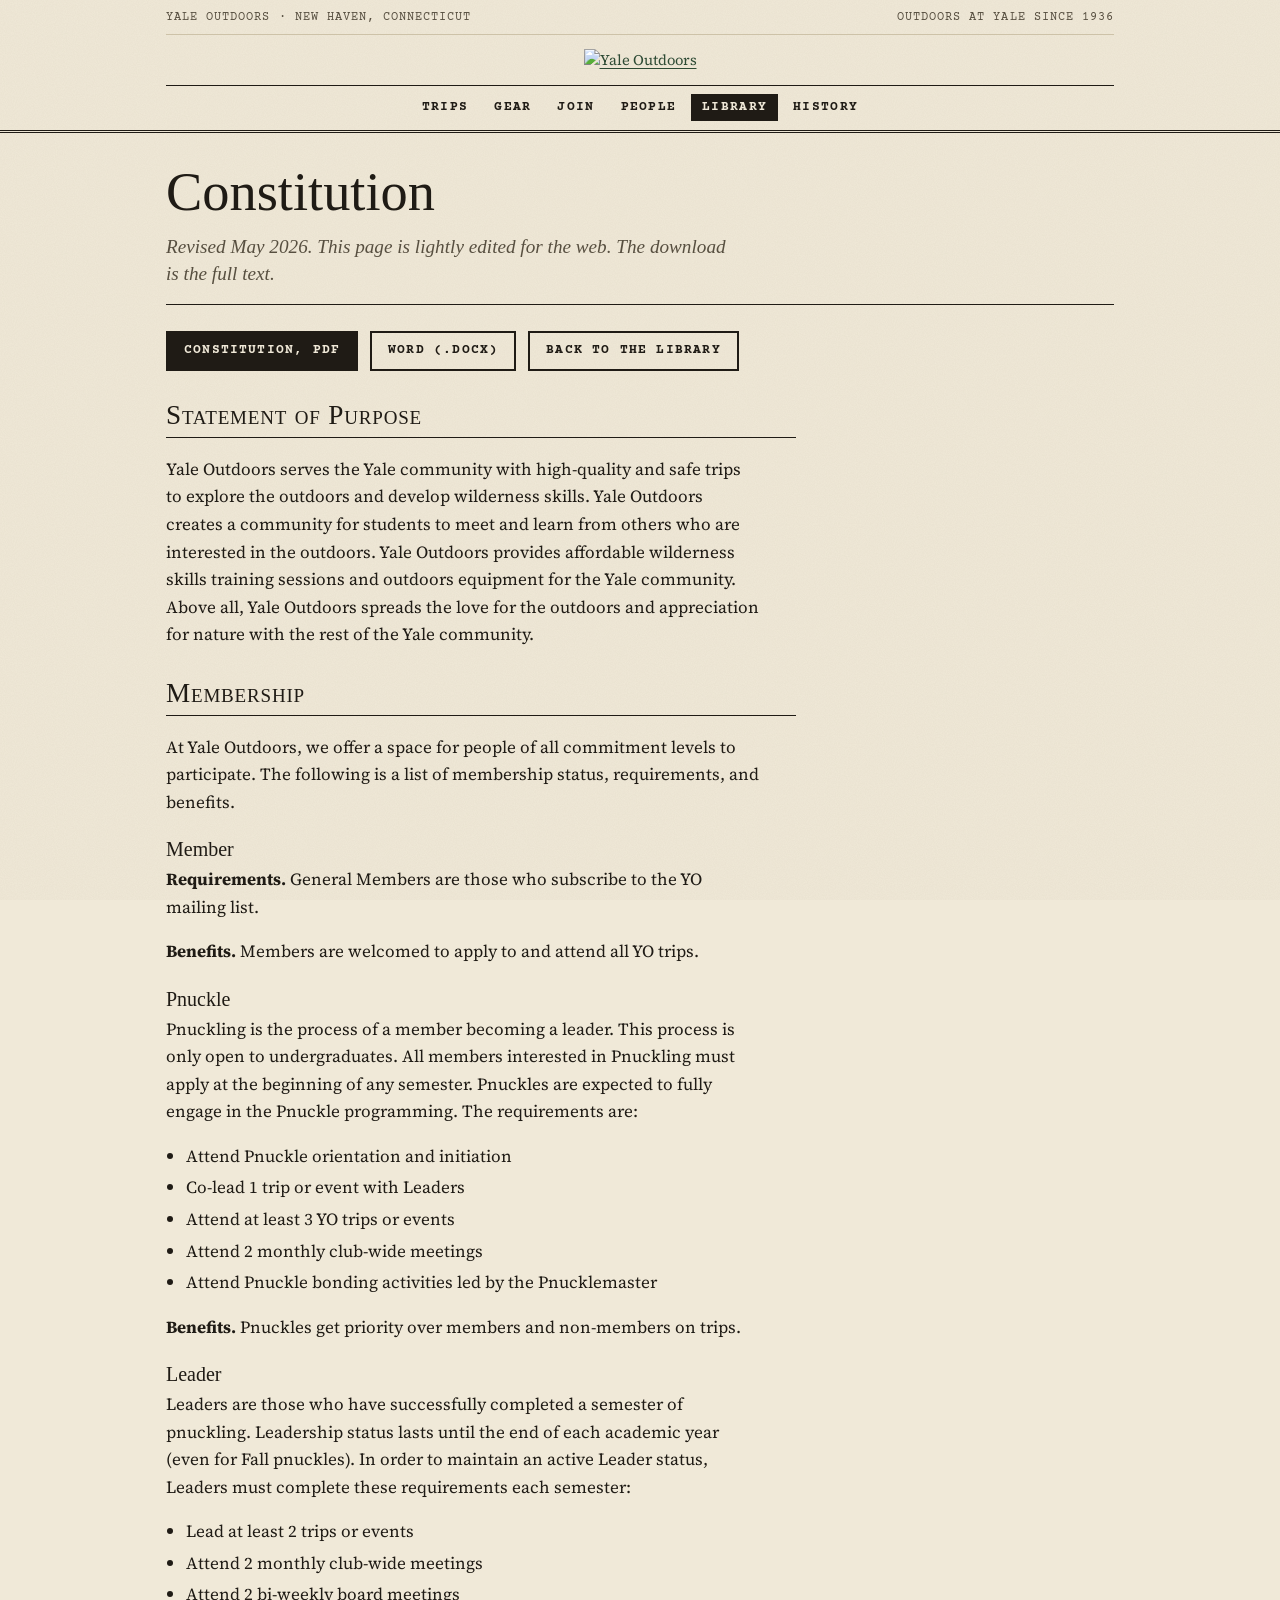
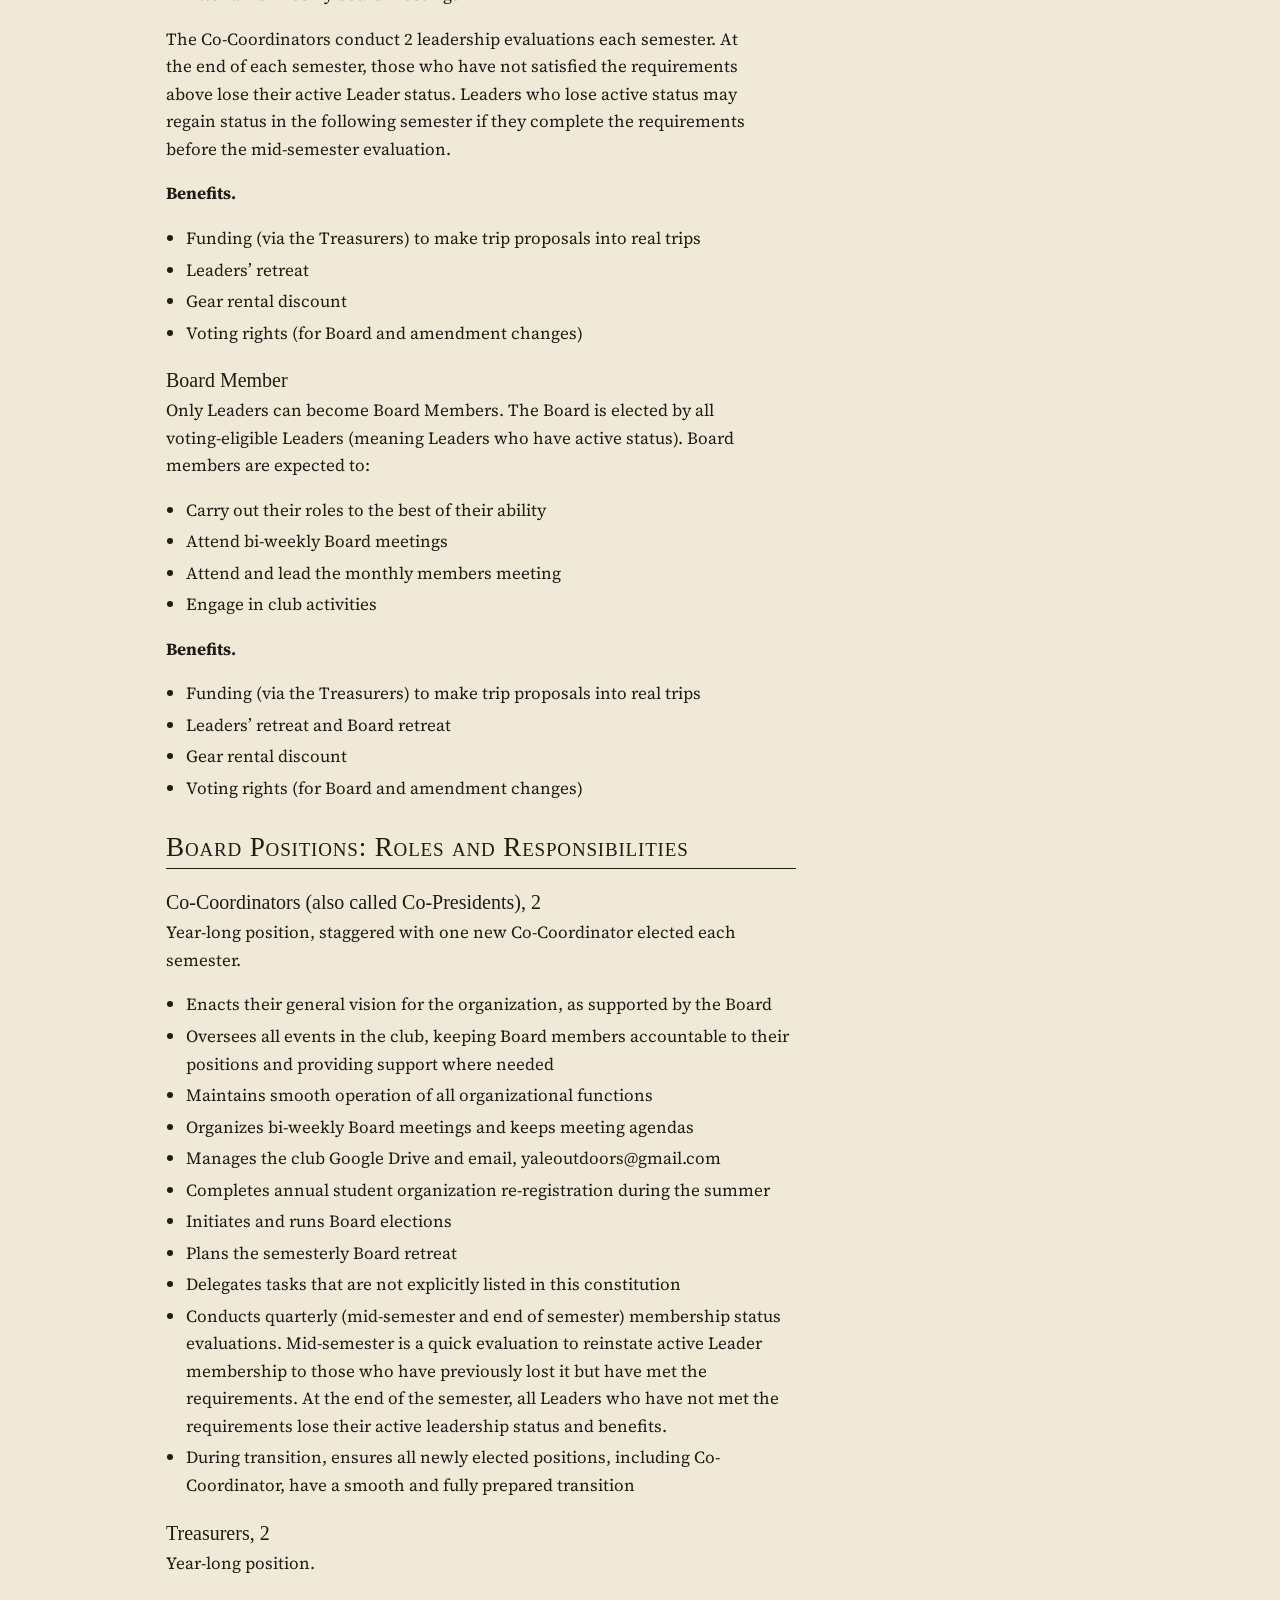
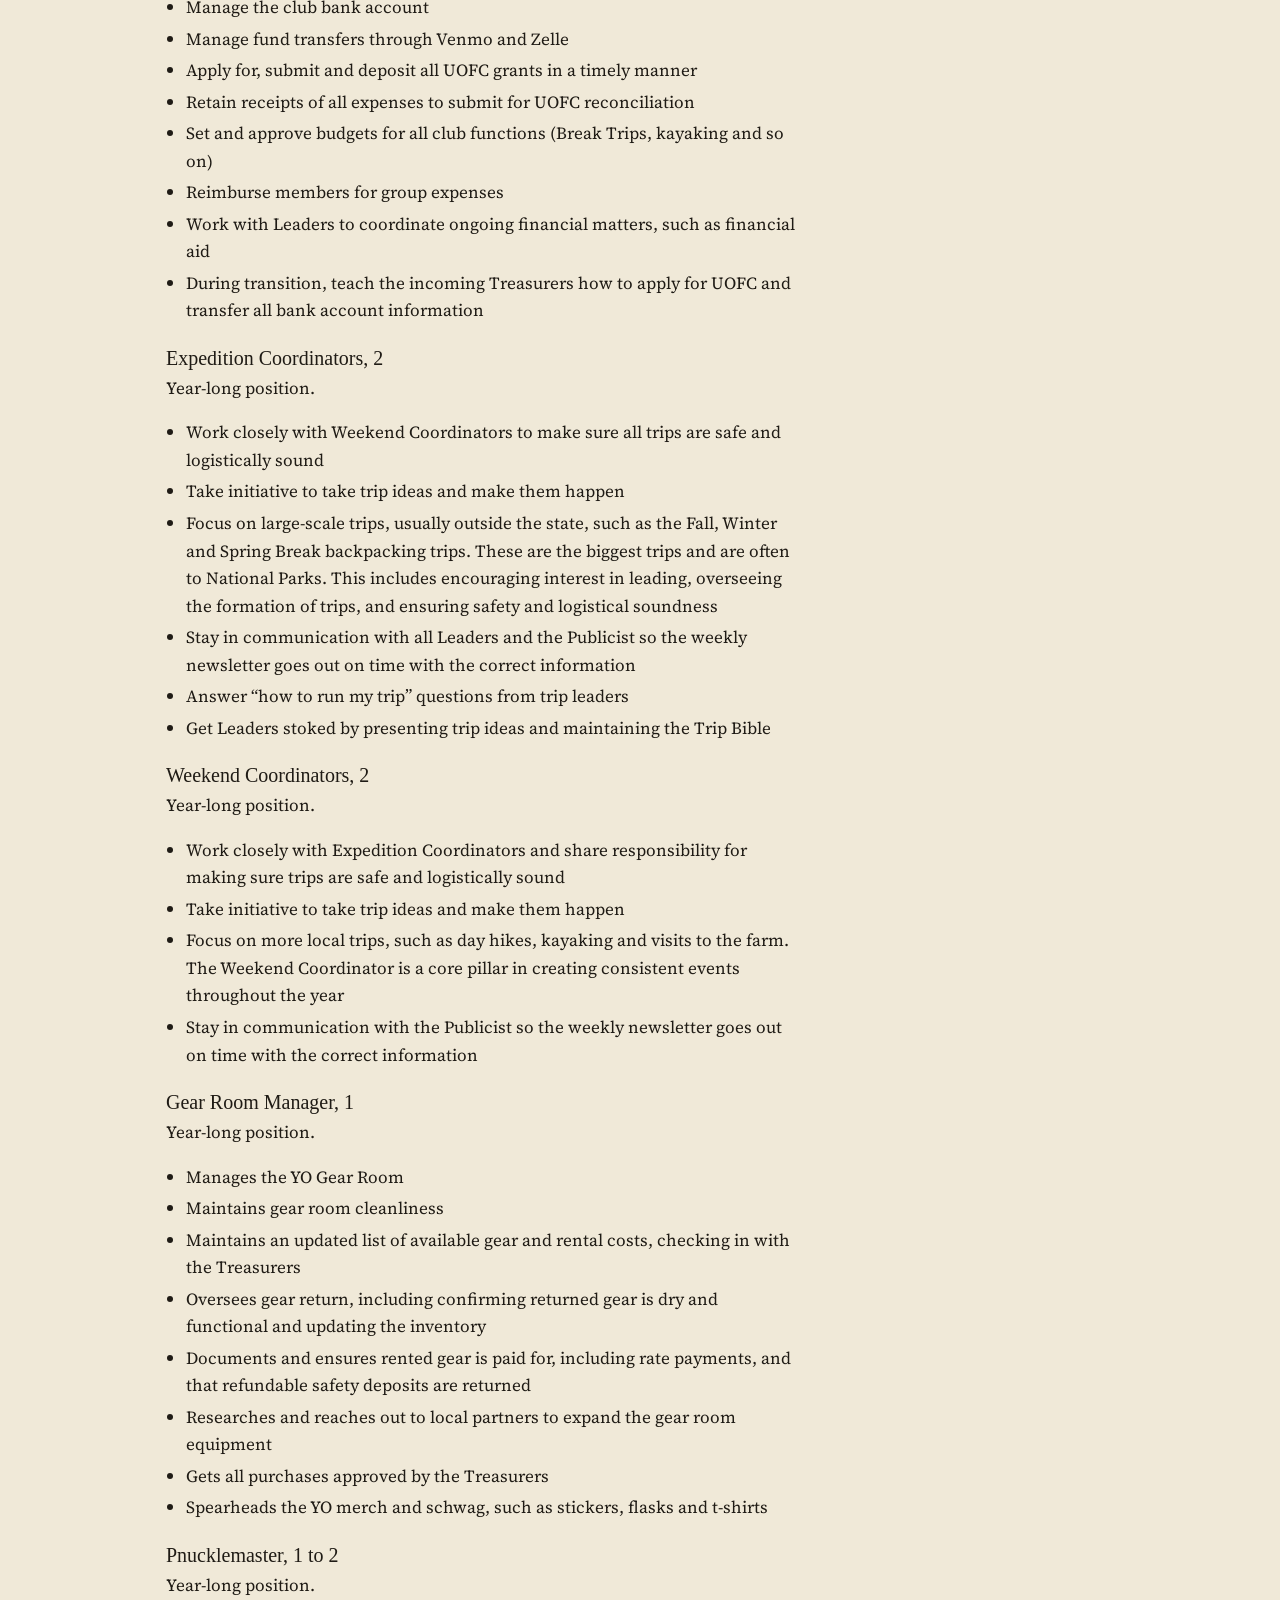
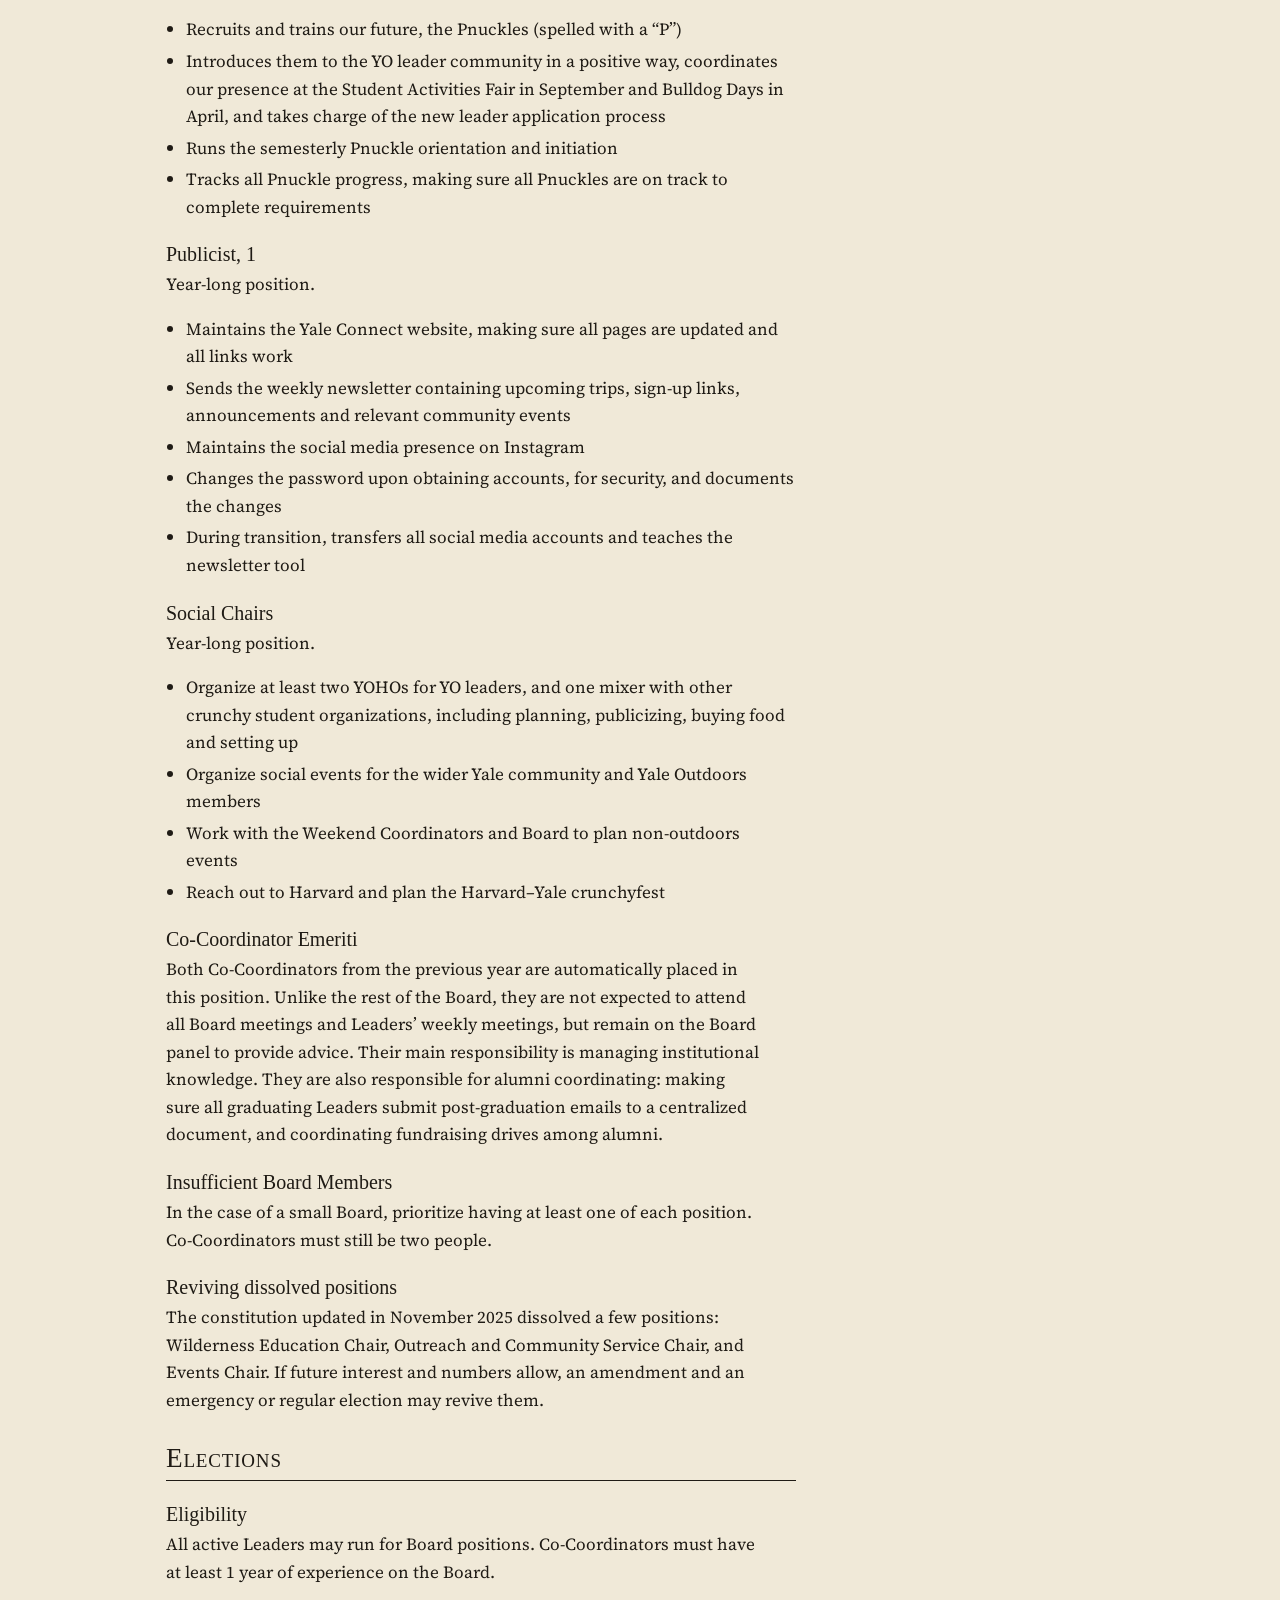
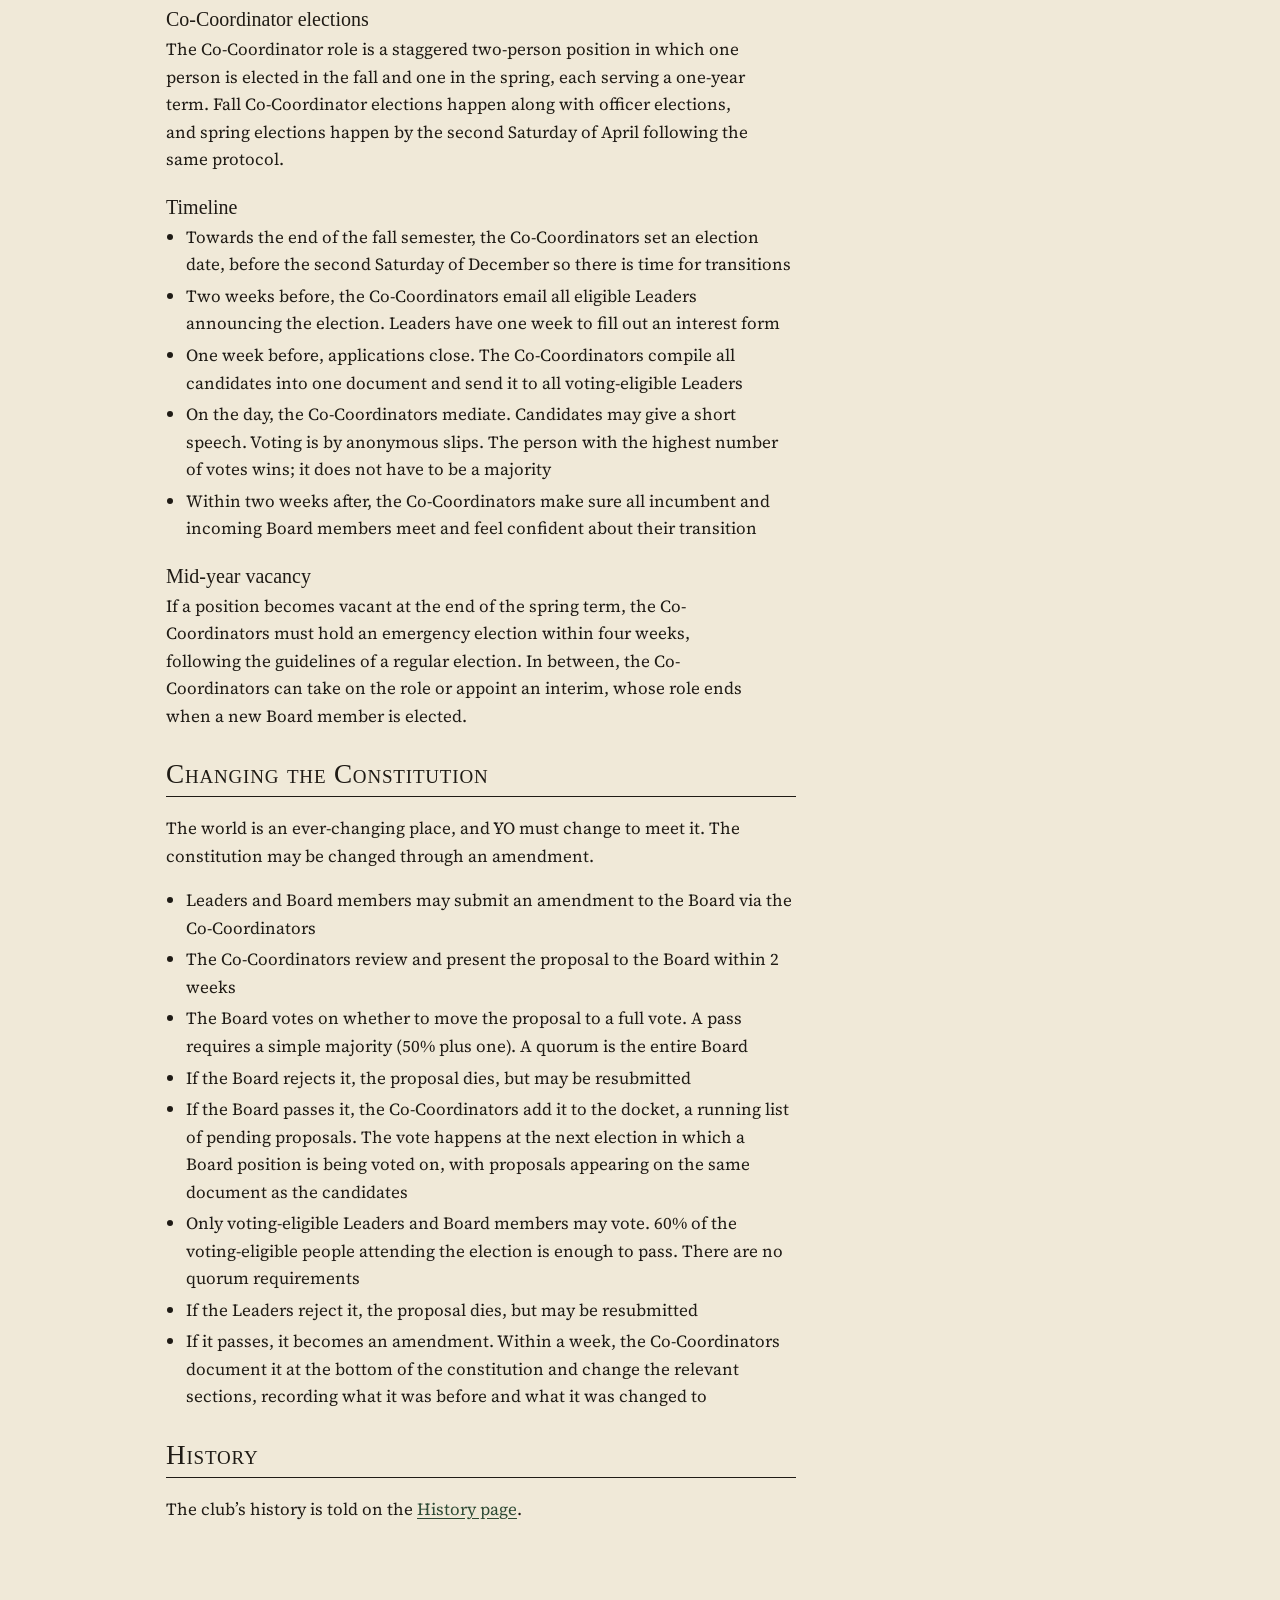
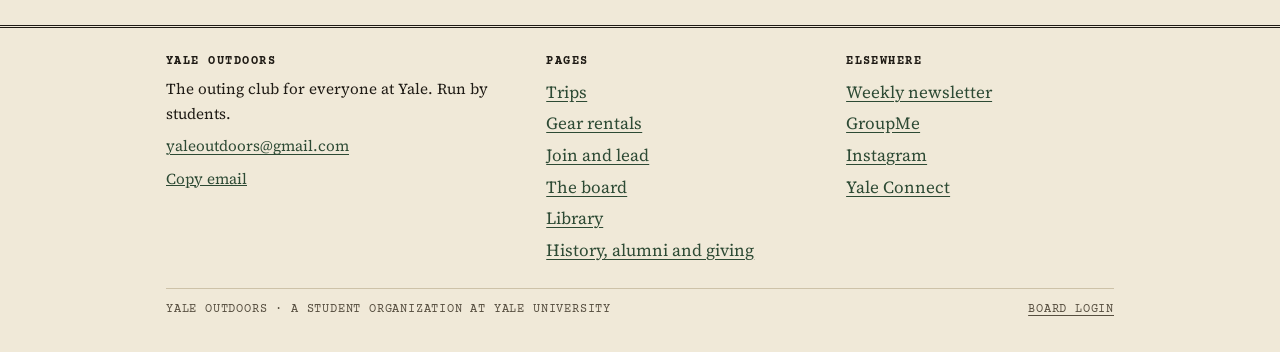
==== commit de624678: "Restore original repository version" ====
--- a/site/constitution.html
+++ b/site/constitution.html
@@ -3,6 +3,7 @@
 <head>
 <meta charset="utf-8">
 <meta name="viewport" content="width=device-width, initial-scale=1, viewport-fit=cover">
+<meta name="claude:viewport-fit-sides" content="cover">
 <title>Constitution · Yale Outdoors</title>
 <meta name="description" content="The Yale Outdoors constitution, revised May 2026.">
 <link rel="icon" href="img/favicon.png">
@@ -13,9 +14,10 @@
 <body>
 <a class="skip" href="#main">Skip to content</a>
 <header class="top"><div class="wrap">
-<div class="strap"><span>New Haven, Connecticut</span><span>Outdoors at Yale since 1936</span></div>
-<button type="button" class="menu" id="menuBtn" aria-expanded="false" aria-controls="nav">Menu <span aria-hidden="true">+</span></button>
-<nav class="nav" id="nav" aria-label="Main"><a href="index.html">Home</a><a href="trips.html">Trips</a><a href="gear.html">Gear</a><a href="join.html">Join</a><a href="people.html">People</a><a href="library.html" aria-current="page">Library</a><a href="history.html">History</a></nav>
+<div class="strap"><span>Yale Outdoors &middot; New Haven, Connecticut</span><span>Outdoors at Yale since 1936</span></div>
+<a class="mast small" href="index.html" aria-label="Yale Outdoors, home"><img src="img/logo-black.png" alt="Yale Outdoors" width="1500" height="803"></a>
+<button type="button" class="menu" id="menuBtn" aria-expanded="false" aria-controls="nav">Menu</button>
+<nav class="nav" id="nav" aria-label="Main"><a href="trips.html">Trips</a><a href="gear.html">Gear</a><a href="join.html">Join</a><a href="people.html">People</a><a href="library.html" aria-current="page">Library</a><a href="history.html">History</a></nav>
 </div></header>
 <main id="main"><div class="wrap">
 <div class="title"><h1>Constitution</h1><p>Revised May 2026. This page is lightly edited for the web. The download is the full text.</p></div>
--- a/site/style.css
+++ b/site/style.css
@@ -1,12 +1,19 @@
 /* Yale Outdoors site. Plain paper, ink rules and a pen-and-ink logo, in the manner of an old outing-club bulletin. */
 :root{
-  --paper:#eee6d5; --sheet:#f8f2e6; --ink:#283729; --muted:#636452;
-  --soft:#c8c3ad; --pine:#344c35; --rust:#875035; --link:#344c35; --ontext:#f8f2e6;
-  --sage:#d4d9c3; --bark:#625440; color-scheme:light;
-  --grain:.045; --logo-filter:none;
+  --paper:#F0E9D8; --sheet:#F8F3E7; --ink:#1F1B15; --muted:#574F40;
+  --soft:#CDC2A8; --pine:#2D4A34; --rust:#963C1D; --link:#2D4A34; --ontext:#F8F3E7;
+  --grain:.07; --logo-filter:none;
   --display:"IM Fell English","Iowan Old Style","Palatino Linotype",Georgia,serif;
   --body:"Source Serif 4","Iowan Old Style",Georgia,"Times New Roman",serif;
   --label:"Courier Prime","Courier New",Courier,monospace;
+}
+@media (prefers-color-scheme:dark){
+  :root:not([data-theme="light"]){
+    --paper:#15130F; --sheet:#1C1A15; --ink:#EEE6D1; --muted:#B5AB91;
+    --soft:#3B372C; --pine:#9DBF88; --rust:#E4905F; --link:#B9D8A4; --ontext:#15130F;
+    --grain:.04; --logo-filter:invert(1);
+    color-scheme:dark;
+  }
 }
 :root[data-theme="dark"]{
   --paper:#15130F; --sheet:#1C1A15; --ink:#EEE6D1; --muted:#B5AB91;
@@ -16,21 +23,21 @@
 }
 *,*::before,*::after{box-sizing:border-box}
 [hidden]{display:none!important}
-html{scroll-padding-top:16px;-webkit-text-size-adjust:100%}
+html{scroll-behavior:smooth;scroll-padding-top:16px;-webkit-text-size-adjust:100%}
 body{margin:0;background:var(--paper);color:var(--ink);font:400 1.0625rem/1.62 var(--body);position:relative}
 body::before{content:"";position:fixed;inset:0;pointer-events:none;z-index:0;opacity:var(--grain);
   background-image:url("data:image/svg+xml;utf8,<svg xmlns='http://www.w3.org/2000/svg' width='220' height='220'><filter id='n'><feTurbulence type='fractalNoise' baseFrequency='.9' numOctaves='2' stitchTiles='stitch'/><feColorMatrix values='0 0 0 0 0.25  0 0 0 0 0.2  0 0 0 0 0.1  0 0 0 .9 0'/></filter><rect width='100%' height='100%' filter='url(%23n)'/></svg>")}
 body>*{position:relative;z-index:1}
 h1,h2,h3,h4{font-family:var(--display);font-weight:400;margin:0;line-height:1.1;text-wrap:balance}
-h1{font-size:clamp(3.2rem,7vw,5.6rem);letter-spacing:-.04em}
-h2{font-size:clamp(1.8rem,3vw,2.6rem);letter-spacing:-.02em;border-bottom:1px solid var(--soft);padding-bottom:12px;margin:0 0 24px}
+h1{font-size:clamp(2.3rem,6vw,3.4rem)}
+h2{font-size:1.7rem;font-variant:small-caps;letter-spacing:.03em;border-bottom:1px solid var(--ink);padding-bottom:6px;margin:0 0 18px}
 h3{font-size:1.3rem}
 p{margin:0 0 1em;max-width:66ch}
 a{color:var(--link);text-underline-offset:3px}
 a:hover{color:var(--rust)}
 :focus-visible{outline:2px solid var(--rust);outline-offset:2px}
 img{max-width:100%}
-.wrap{width:100%;max-width:1200px;margin-inline:auto;padding-left:max(28px,env(safe-area-inset-left,0px));padding-right:max(28px,env(safe-area-inset-right,0px))}
+.wrap{width:100%;max-width:980px;margin-inline:auto;padding-left:max(16px,env(safe-area-inset-left,0px));padding-right:max(16px,env(safe-area-inset-right,0px))}
 .skip{position:absolute;left:-9999px;top:6px;background:var(--ink);color:var(--paper);padding:6px 12px;z-index:30}
 .skip:focus{left:8px}
 .lab{font-family:var(--label);font-size:.78rem;letter-spacing:.09em;text-transform:uppercase}
@@ -38,41 +45,41 @@
 .small{font-size:.92rem}
 .stamp{display:inline-block;font:700 .75rem/1 var(--label);letter-spacing:.1em;text-transform:uppercase;border:2px solid var(--rust);color:var(--rust);padding:4px 7px;transform:rotate(-2deg)}
 
-/* Shared masthead */
-.top{padding:0;border-bottom:1px solid var(--soft)}
-.top>.wrap{display:grid;grid-template-columns:1fr;align-items:center;gap:0 24px}
-.strap{grid-column:1/-1;display:flex;justify-content:space-between;gap:12px;padding:12px 0 10px;border-bottom:1px solid var(--soft);font:400 .66rem/1.4 var(--label);letter-spacing:.1em;text-transform:uppercase;color:var(--muted)}
-.mast{display:block;padding:12px 0;line-height:0;width:156px}
-.mast img{width:100%;height:auto;filter:var(--logo-filter)}
-.nav{display:flex;justify-content:center;padding:16px 0;gap:4px;align-items:center;font:700 .76rem/1.2 var(--label);text-transform:uppercase;letter-spacing:.06em}
-.nav a{display:block;padding:12px 15px;text-decoration:none;color:var(--ink);border-radius:2px;transition:background .18s,color .18s}
-.nav a:hover{background:var(--sage);color:var(--ink)}
-.nav a[aria-current="page"]{background:var(--pine);color:var(--sheet)}
-.menu{display:none}
+/* masthead */
+.top{border-bottom:3px double var(--ink);padding:10px 0 0}
+.strap{display:flex;justify-content:space-between;gap:8px 20px;flex-wrap:wrap;font:400 .72rem/1.4 var(--label);letter-spacing:.09em;text-transform:uppercase;color:var(--muted);padding-bottom:8px;border-bottom:1px solid var(--soft)}
+.mast{display:block;text-align:center;padding:14px 0 12px}
+.mast img{width:min(520px,88%);height:auto;filter:var(--logo-filter)}
+.mast.small img{width:min(250px,70%)}
+.nav{display:flex;justify-content:center;flex-wrap:wrap;gap:2px 4px;border-top:1px solid var(--ink);padding:8px 0 9px;font:700 .8rem/1 var(--label);letter-spacing:.1em;text-transform:uppercase}
+.nav a{color:var(--ink);text-decoration:none;padding:6px 10px;border:1px solid transparent}
+.nav a:hover{border-color:var(--ink)}
+.nav a[aria-current="page"]{background:var(--ink);color:var(--paper)}
+.menu{display:none;margin:8px auto 10px;font:700 .8rem var(--label);letter-spacing:.1em;text-transform:uppercase;padding:8px 14px;border:1px solid var(--ink);background:none;color:var(--ink);cursor:pointer}
 
 /* page */
-main{padding:48px 0 68px}
-.title{margin-bottom:48px;padding:16px 0 32px;border-bottom:1px solid var(--ink)}
-.title p{font:400 1.2rem/1.45 var(--body);color:var(--muted);margin:10px 0 0;max-width:60ch}
-section{margin:0 0 64px}
+main{padding:30px 0 48px}
+.title{margin-bottom:26px;padding-bottom:16px;border-bottom:1px solid var(--ink)}
+.title p{font:italic 400 1.2rem/1.45 var(--display);color:var(--muted);margin:10px 0 0;max-width:60ch}
+section{margin:0 0 44px}
 .cols{display:grid;grid-template-columns:minmax(0,1.7fr) minmax(0,1fr);gap:28px 40px;align-items:start}
 .cols.even{grid-template-columns:minmax(0,1fr) minmax(0,1fr)}
 .lede{font:italic 400 clamp(1.35rem,3vw,1.7rem)/1.4 var(--display);margin:0 0 .8em;max-width:34em}
 .row{display:flex;gap:10px 12px;flex-wrap:wrap;align-items:center}
 
 /* buttons and links */
-.btn{display:inline-block;font:700 .82rem/1.2 var(--label);letter-spacing:.09em;text-transform:uppercase;text-decoration:none;color:var(--ink);background:transparent;border:1px solid var(--ink);padding:14px 18px;cursor:pointer;border-radius:0}
+.btn{display:inline-block;font:700 .82rem/1.2 var(--label);letter-spacing:.09em;text-transform:uppercase;text-decoration:none;color:var(--ink);background:transparent;border:2px solid var(--ink);padding:10px 16px;cursor:pointer;border-radius:0}
 .btn:hover{background:var(--ink);color:var(--paper)}
 .btn.solid{background:var(--ink);color:var(--paper)}
 .btn.solid:hover{background:var(--pine);border-color:var(--pine);color:var(--ontext)}
-.btn.sm{padding:10px 12px;font-size:.74rem}
+.btn.sm{padding:6px 10px;font-size:.74rem}
 .btn[disabled]{opacity:.4;cursor:not-allowed}
 .btn[disabled]:hover{background:transparent;color:var(--ink)}
 .lnk{background:none;border:0;padding:0;font:inherit;color:var(--link);text-decoration:underline;cursor:pointer}
 
 /* boxes */
-.box{border:1px solid var(--soft);background:var(--sheet)}
-.box>.bar{background:var(--pine);color:var(--paper);font:700 .78rem/1 var(--label);letter-spacing:.12em;text-transform:uppercase;padding:9px 12px}
+.box{border:1px solid var(--ink);background:var(--sheet)}
+.box>.bar{background:var(--ink);color:var(--paper);font:700 .78rem/1 var(--label);letter-spacing:.12em;text-transform:uppercase;padding:9px 12px}
 .box>.in{padding:14px 14px 4px}
 .board-list{list-style:none;margin:0;padding:0}
 .board-list li{display:grid;grid-template-columns:76px minmax(0,1fr);gap:10px;padding:9px 0;border-bottom:1px dotted var(--ink)}
@@ -92,14 +99,13 @@
 
 /* photographs */
 .slot{margin:0;position:relative}
-.slot .mat{position:relative;border:1px solid var(--soft);background:var(--sage);padding:6px;aspect-ratio:4/3}
+.slot .mat{position:relative;border:1px solid var(--ink);background:var(--sheet);padding:6px;aspect-ratio:4/3}
 .slot.tall .mat{aspect-ratio:3/4}
 .slot.wide .mat{aspect-ratio:16/9}
 .slot.round .mat{aspect-ratio:1/1;padding:3px;border-radius:50%;overflow:hidden}
 .slot img.pic{width:100%;height:100%;object-fit:cover;display:block}
-.slot .empty{position:absolute;inset:6px;border:1px dashed #828d72;display:flex;flex-direction:column;align-items:center;justify-content:center;gap:6px;text-align:center;font:400 .72rem/1.35 var(--label);letter-spacing:.06em;text-transform:uppercase;color:var(--muted);padding:8px}
-.slot .empty img{width:54px;height:54px;object-fit:contain;opacity:.4;filter:var(--logo-filter)}
-.slot .empty{color:#4d553e}
+.slot .empty{position:absolute;inset:6px;border:1px dashed var(--soft);display:flex;flex-direction:column;align-items:center;justify-content:center;gap:6px;text-align:center;font:400 .72rem/1.35 var(--label);letter-spacing:.06em;text-transform:uppercase;color:var(--muted);padding:8px}
+.slot .empty img{width:34px;height:34px;opacity:.28;filter:var(--logo-filter)}
 .slot.round .empty{inset:3px;border-radius:50%}
 .slot.round .empty img{width:24px;height:24px}
 .slot.round .empty span{display:none}
@@ -220,7 +226,7 @@
 .grp h3{margin-bottom:6px}
 .grp .about{font-size:.95rem;color:var(--muted);margin:0}
 .crew{display:grid;grid-template-columns:repeat(2,minmax(0,1fr));gap:20px 26px}
-.person{display:grid;grid-template-columns:82px minmax(0,1fr);gap:14px;align-items:start}
+.person{display:grid;grid-template-columns:64px minmax(0,1fr);gap:14px;align-items:start}
 .person b{display:block;font:400 1.4rem/1.1 var(--display)}
 .person .role{display:block;font:400 .74rem/1.4 var(--label);letter-spacing:.07em;text-transform:uppercase;color:var(--muted);margin:3px 0}
 .person a{font-size:.92rem;word-break:break-word}
@@ -260,24 +266,23 @@
 .legal li{margin-bottom:4px}
 .legal ul ul{margin-top:4px}
 
-/* Footer */
-.foot{background:#2c402e;color:#f0e9d8;padding:48px 0 24px;margin-top:0;border-top:1px solid #253626}
-.foot .grid{display:grid;grid-template-columns:minmax(0,1.6fr) repeat(2,minmax(0,1fr));gap:30px 56px}
-.foot h4{font:400 1.8rem/1.2 var(--display);margin-bottom:16px}
-.foot .grid>div:first-child h4{font-size:2.6rem}
-.foot a{display:block;padding:4px 0;color:#f0e9d8;text-decoration:none}
-.foot a:hover{text-decoration:underline;color:#d7deba}
-.foot p{margin:0 0 8px;font-size:.95rem;max-width:30ch}
-.foot .lnk{color:inherit;font-size:.82rem}
-.foot .mini{display:flex;justify-content:space-between;gap:10px;flex-wrap:wrap;margin-top:36px;padding-top:18px;border-top:1px solid #69745b;font:400 .65rem/1.5 var(--label);letter-spacing:.06em;text-transform:uppercase;color:#d0d5bd}
-.foot .mini a{display:inline;color:inherit}
-.foot .gate{color:var(--ink)}
+/* footer */
+.foot{border-top:3px double var(--ink);padding:26px 0 34px;margin-top:10px}
+.foot .grid{display:grid;grid-template-columns:minmax(0,1.3fr) repeat(2,minmax(0,1fr));gap:20px 32px}
+.foot h4{font:700 .76rem/1.2 var(--label);letter-spacing:.12em;text-transform:uppercase;margin-bottom:8px}
+.foot a{display:block;padding:2px 0}
+.foot p{margin:0 0 6px;font-size:.95rem}
+.foot .mini{display:flex;justify-content:space-between;gap:10px;flex-wrap:wrap;margin-top:22px;padding-top:12px;border-top:1px solid var(--soft);font:400 .72rem/1.5 var(--label);letter-spacing:.07em;text-transform:uppercase;color:var(--muted)}
+.foot .mini a{display:inline;color:var(--muted)}
 .tree-link{display:inline-block!important;opacity:.55}
 .tree-link img{width:22px;height:22px;vertical-align:middle;filter:var(--logo-filter)}
 .tree-link:hover{opacity:1}
 .gate{border:1px solid var(--ink);background:var(--sheet);padding:12px;margin-top:12px;max-width:420px}
 
 @media (max-width:820px){
+  .menu{display:block}
+  .nav{display:none;flex-direction:column;align-items:stretch;text-align:left}
+  .nav.open{display:flex}
   .cols,.cols.even,.trip>.bd,.grp,.foot .grid{grid-template-columns:minmax(0,1fr)}
   .trad{grid-template-columns:minmax(0,1fr)}
   .rung{grid-template-columns:minmax(0,1fr)}
@@ -302,261 +307,5 @@
   .board-list li{grid-template-columns:62px minmax(0,1fr)}
   .strap{justify-content:center;text-align:center}
 }
-/* Home: trail maps, outdoor line sketches, and room for photographs. */
-.eyebrow{font:400 .72rem/1.5 var(--label);letter-spacing:.1em;text-transform:uppercase}
-.text-link{font:700 .78rem/1.4 var(--label);text-transform:uppercase;letter-spacing:.04em;text-decoration:none;display:inline-flex;gap:16px;align-items:center;padding:10px 0;border-bottom:1px solid currentColor}
-.text-link span{font-size:1.2rem}
-.home main{padding:0 0 64px}
-.hero{display:grid;grid-template-columns:1fr 1.25fr;align-items:center;gap:20px;min-height:610px;padding-top:44px;padding-bottom:68px;margin-bottom:0}
-.hero-copy{padding:20px 0;position:relative;z-index:2}
-.hero .eyebrow{margin-bottom:22px;color:var(--bark)}
-.hero h1{font-size:clamp(3.8rem,7.7vw,6.65rem);line-height:.98;letter-spacing:-.055em;max-width:9ch}
-.hero h1 em{font-weight:400;color:var(--pine)}
-.hero-intro{max-width:31ch;font-size:1.15rem;line-height:1.5;margin:28px 0}
-.hero-actions{gap:18px 24px}
-.hero-actions .btn{display:inline-flex;align-items:center;gap:24px}
-.hero-art{position:relative;padding:8px 4px 26px;isolation:isolate}
-.hero-art::before{content:"";position:absolute;inset:-65px -28px -45px -60px;background:url('img/contours.svg') center/cover;opacity:.12;z-index:-1}
-.landscape-sketch{display:block;width:100%;height:auto}
-.place-label{position:absolute;bottom:13px;left:16%;font:400 .66rem var(--label);text-transform:uppercase;letter-spacing:.1em;border-bottom:1px solid var(--soft);padding:7px 2px;transform:rotate(-4deg)}
-.hero-merch{position:absolute;right:0;top:4%;padding:10px 14px;background:var(--sheet);color:var(--ink);font:700 .7rem var(--label);letter-spacing:.06em;text-transform:uppercase;text-decoration:none;transform:rotate(7deg);border:1px solid var(--soft);box-shadow:3px 3px 0 #28372918}
-.hero-merch:hover{transform:rotate(2deg)}
-.section-head{display:flex;gap:20px;justify-content:space-between;align-items:baseline;border-top:1px solid var(--ink);padding-top:24px;margin-bottom:28px}
-.section-head h2{border:0;padding:0;margin:0}
-.section-head>.eyebrow{color:var(--muted)}
-.start-section{margin-bottom:80px}
-.trail-cards{display:grid;grid-template-columns:repeat(3,minmax(0,1fr));gap:18px;align-items:start}
-.trail-card{position:relative;min-width:0;height:310px;perspective:1000px}
-.card-turn{position:absolute;inset:0;transform-style:preserve-3d;transition:transform .55s cubic-bezier(.2,.65,.3,1)}
-.card-front,.card-back{position:absolute;inset:0;padding:24px;backface-visibility:hidden;-webkit-backface-visibility:hidden;overflow:hidden;background:var(--sage);border:1px solid #7c896b}
-.card-front h3,.card-back h3{font-size:2.5rem;letter-spacing:-.03em;position:relative;z-index:1}
-.card-number{display:block;font:400 .7rem var(--label);margin-bottom:14px}
-.card-front img{position:absolute;width:76%;height:190px;object-fit:contain;bottom:10px;right:10px}
-.trail-gear .card-front{background:#d7c6a7;border-color:#a4977e}
-.trail-gear .card-front img{width:155px;height:174px;bottom:12px;right:25px}
-.trail-join .card-front{background:#e3d9bb;border-color:#b9ad8c}
-.trail-join .card-front img{width:84%;height:170px;right:8px;bottom:12px}
-.turn-mark{position:absolute;bottom:18px;left:24px;font:400 1.5rem var(--label)}
-.card-back{transform:rotateY(180deg);background:var(--pine);color:var(--sheet);display:flex;flex-direction:column;justify-content:center;padding-bottom:68px}
-.card-back p{font-size:1.1rem;line-height:1.5;margin:20px 0 0}
-.card-go{position:absolute;inset:0;z-index:3;color:var(--ink);font-size:1.5rem;text-decoration:none}
-.card-go span{position:absolute;right:16px;bottom:16px;width:44px;height:44px;display:grid;place-items:center;border:1px solid currentColor;background:var(--sheet)}
-.card-go:hover{color:var(--rust)}
-.trail-card.is-flipped .card-turn{transform:rotateY(180deg)}
-.home-happenings{background:var(--pine);color:var(--sheet);display:grid;grid-template-columns:1fr 1.35fr;gap:60px;padding:42px;margin-bottom:80px;position:relative}
-.home-happenings::before{content:"";position:absolute;inset:0;background:url('img/contours.svg') left center/cover;filter:brightness(2);opacity:.13;pointer-events:none}
-.happenings-intro,.home-happenings .calbox{position:relative}
-.happenings-intro h2{font-size:3.7rem;border:0;padding:0;margin:14px 0 20px;letter-spacing:-.04em}
-.happenings-intro>p:not(.eyebrow){font-size:1.05rem;max-width:29ch;color:#e0e2ce}
-.home-happenings .text-link{color:var(--sheet)}
-.home-happenings .calbox{min-height:290px}
-.home-happenings .agenda{padding:0;position:static;max-height:330px;overflow:auto}
-.home-happenings .board-list li{padding:16px 0;border-bottom:1px solid #778168;gap:14px;grid-template-columns:68px 1fr}
-.home-happenings .board-list li:first-child{padding-top:0}
-.home-happenings .board-list b{font:400 1.35rem/1.2 var(--display)}
-.home-happenings .board-list .d{color:#d5d9b5}
-.home-happenings .board-list .t{color:#e0e2ce;font-size:.85rem;margin-top:6px}
-.home-happenings .board-list a,.home-happenings .calstrip a{color:var(--sheet)}
-.home-happenings .calstrip{padding:18px 0 0;margin-top:16px;border-color:#778168;justify-content:space-between}
-.expedition-section{margin-bottom:48px;padding-bottom:48px}
-.season-hint{font:400 .8rem/1.5 var(--label);color:var(--muted);margin:-12px 0 18px}
-.season-tabs{display:flex;gap:6px;border-bottom:1px solid var(--soft);padding-bottom:12px}
-.season-tabs button{appearance:none;background:transparent;color:var(--muted);font:700 .78rem/1.4 var(--label);letter-spacing:.02em;padding:12px 20px;border:1px solid transparent;cursor:pointer}
-.season-tabs button[aria-selected="true"]{background:var(--pine);color:var(--sheet);border-color:var(--pine)}
-.season-tabs button:hover:not([aria-selected="true"]){background:var(--sage);color:var(--ink)}
-.season-panel{display:grid;grid-template-columns:.9fr 1.1fr;gap:60px;align-items:center;padding:28px 38px;background:var(--sheet);min-height:360px}
-.season-panel>img{display:block;width:100%;max-width:340px;height:auto;justify-self:center}
-.season-panel h3{font-size:3rem;margin:20px 0}
-.season-panel p{max-width:36ch}
-.season-panel .stamp{border:1px solid var(--bark);color:var(--bark);font-size:.63rem;padding:7px;transform:rotate(-3deg)}
-.board-letter{position:relative;display:grid;grid-template-columns:.65fr 1fr;align-items:center;gap:0;margin:0 36px 90px;padding:30px 0;background:url('img/contours.svg') center/cover}
-.board-photo{z-index:2;transform:rotate(-7deg);margin-right:-25px}
-.board-photo .mat{padding:12px 12px 0;background:var(--sheet);border:0;aspect-ratio:1.1;box-shadow:2px 6px 16px #28372919}
-.board-photo .empty{inset:12px 12px 0;background:var(--sage);border:0}
-.board-photo figcaption{background:var(--sheet);text-align:center;padding:12px;font:400 1.3rem var(--display);color:var(--ink)}
-.letter-sheet{background:var(--sheet);padding:44px 44px 32px 56px;transform:rotate(2deg);box-shadow:2px 6px 16px #28372912;border:1px solid #d5cbb4}
-.letter-sheet h2{border:0;font-size:2.8rem;padding:0;margin:22px 0}
-.letter-placeholder{color:var(--muted);font-style:italic;min-height:80px;padding-top:12px}
-.letter-signoff{display:flex;align-items:center;gap:16px;padding-top:20px;border-top:1px solid var(--soft);font:italic 1.25rem var(--display)}
-.letter-signoff img{width:44px;height:44px;object-fit:contain;filter:var(--logo-filter)}
-.letter-signoff a{text-decoration:none}
-.field-section{margin-bottom:48px;padding-bottom:40px;border-bottom:1px solid var(--ink)}
-.field-controls{display:flex;gap:8px}
-.arrow-btn{appearance:none;width:42px;height:42px;background:none;color:var(--ink);border:1px solid var(--soft);font:400 1.2rem var(--label);cursor:pointer}
-.arrow-btn:hover{background:var(--pine);color:var(--sheet);border-color:var(--pine)}
-.arrow-btn:disabled{opacity:.35;cursor:default}
-.field-photos{display:flex;gap:22px;align-items:start;overflow-x:auto;scroll-snap-type:x mandatory;padding:6px 0 20px;scrollbar-color:var(--pine) var(--soft);scrollbar-width:thin}
-.field-photos>.slot{flex:0 0 36%;scroll-snap-align:start}
-.field-photos>.slot:nth-child(2){margin-top:30px}
-.field-photos>.slot:nth-child(3){flex-basis:32%}
-.field-photos .mat{border:0;padding:0;background:#cbd0b9;aspect-ratio:1.12}
-.field-photos>.slot:nth-child(2) .mat{aspect-ratio:.9;background:#d7c6a7}
-.field-photos>.slot:nth-child(3) .mat{background:#b9c5b0;aspect-ratio:1.12}
-.field-photos .empty{inset:10px;border-color:#8b947b;background:url('img/contours.svg') center/cover}
-.field-photos .empty img{width:72px;height:72px}
-.field-photos figcaption{font:700 .72rem/1.4 var(--label);color:var(--ink);text-transform:uppercase;padding-top:12px;letter-spacing:.03em}
-.home-links{padding-top:24px;border-top:1px solid var(--ink);display:grid;grid-template-columns:repeat(3,minmax(0,1fr));gap:28px;margin:20px 0 0}
-.home-links>a{display:grid;grid-template-columns:1fr auto;gap:8px;border-top:1px solid var(--ink);padding:18px 0 24px;color:var(--ink);text-decoration:none}
-.home-links .eyebrow{grid-column:1/-1;color:var(--muted)}
-.home-links strong{font:400 1.6rem/1.2 var(--display)}
-.home-links>a>span:last-child{font-size:1.4rem;align-self:center}
-.home-links>a:hover strong{text-decoration:underline;text-underline-offset:5px}
-/* Forms and directories use the same paper and ink, without ornamental boxes. */
-.req{padding:24px;border-color:var(--soft)}
-.fields>.btn{justify-self:start}
-.boardlist{display:grid;grid-template-columns:repeat(2,minmax(0,1fr));column-gap:36px}
-.gi{padding:20px 0;border-bottom-style:solid;border-color:var(--soft)}
-.meter{height:4px;border:0;background:var(--soft)}
-.meter i{height:4px}
-.trip{border-color:var(--soft)}
-.trip>.hd{padding:20px 24px;background:var(--sage);border-color:var(--soft)}
-.trip>.bd{padding:24px}
-.trip>.hd h3{font-size:2.2rem}
-.grp{padding:30px 0;border-color:var(--soft)}
-.person .mat{border-radius:3px}
-.person .empty{border-radius:0}
-.crew{row-gap:30px}
-.docs li{padding:20px 0;border-bottom-style:solid;border-color:var(--soft)}
-.ladder,.rung{border-color:var(--soft)}
-.rung{padding:24px;gap:14px 30px}
-.rung:nth-child(even){background:var(--sage)}
-.btn,.arrow-btn,.season-tabs button,.card-go{min-height:44px}
-@media (max-width:980px){
-  .hero{min-height:530px;gap:12px}
-  .hero h1{font-size:clamp(3.8rem,8.2vw,5.8rem)}
-  .hero-actions{gap:12px}
-  .nav a{padding:12px 10px}
-  .trail-card{height:280px}
-  .card-front,.card-back{padding:20px}
-  .card-front h3,.card-back h3{font-size:2rem}
-  .card-back{padding-bottom:65px}
-  .home-happenings{gap:32px;padding:32px}
-  .season-panel{gap:32px;padding:28px}
-  .letter-sheet{padding:30px 30px 28px 42px}
-}
-@media (max-width:820px){
-  .top>.wrap{grid-template-columns:1fr;gap:0 12px}
-  .mast{width:135px;padding:10px 0}
-  .menu{display:flex;justify-self:center;margin:12px 0;align-items:center;gap:22px;background:transparent;color:var(--ink);border:1px solid var(--soft);font:700 .75rem var(--label);padding:12px 14px;cursor:pointer}
-  .menu span{font:400 1.3rem/1 var(--label)}
-  .nav{display:none;grid-column:1/-1;justify-content:center;flex-wrap:wrap;gap:6px;padding:0 0 16px}
-  .nav.open{display:flex}
-  .nav a{padding:13px 16px}
-  .strap{font-size:.6rem;letter-spacing:.04em;text-align:left}
-  .hero{padding-top:40px;padding-bottom:50px;min-height:0}
-  .hero-intro{font-size:1.05rem;max-width:29ch}
-  .hero-art::before{inset:-40px -28px -30px -28px}
-  .place-label{font-size:.55rem;left:8%;bottom:5px}
-  .hero-merch{top:0;right:0;font-size:.6rem}
-  .hero-actions .btn{gap:14px;padding:14px;font-size:.7rem}
-  .hero-actions .text-link{font-size:.7rem}
-  .trail-cards{gap:12px;grid-template-columns:repeat(3,minmax(0,1fr))}
-  .card-front img{width:90%;height:160px;right:0}
-  .trail-gear .card-front img{width:120px;height:146px;right:12px}
-  .card-front h3,.card-back h3{font-size:1.8rem}
-  .card-back p{font-size:.95rem;margin-top:14px}
-  .card-front,.card-back{padding:16px}
-  .card-back{padding-bottom:70px}
-  .home-happenings{grid-template-columns:1fr;gap:24px}
-  .happenings-intro h2{font-size:3rem}
-  .happenings-intro>p:not(.eyebrow){max-width:48ch}
-  .home-happenings .calbox{min-height:0}
-  .season-panel{grid-template-columns:.8fr 1.2fr;gap:24px}
-  .season-panel h3{font-size:2.4rem}
-  .season-tabs button{padding:12px 16px}
-  .board-letter{margin-inline:8px;grid-template-columns:.6fr 1fr}
-  .letter-sheet h2{font-size:2.25rem}
-  .letter-sheet{padding:28px 24px 24px 38px}
-  .home-links{gap:20px}
-  .home-links strong{font-size:1.4rem}
-  .foot .grid{grid-template-columns:1.3fr 1fr 1fr;gap:24px}
-  .foot .grid>div:first-child h4{font-size:2rem}
-}
-@media (max-width:600px){
-  .wrap{padding-left:max(20px,env(safe-area-inset-left,0px));padding-right:max(20px,env(safe-area-inset-right,0px))}
-  main{padding-top:30px}
-  section{margin-bottom:48px}
-  .title{margin-bottom:32px}
-  .title h1{font-size:3.6rem}
-  .strap{font-size:.56rem;justify-content:space-between;gap:8px}
-  .strap span:first-child{max-width:14ch}
-  .strap span:last-child{max-width:20ch;text-align:right}
-  .hero{grid-template-columns:1fr;padding-top:32px;padding-bottom:42px;gap:6px}
-  .hero-copy{padding:0}
-  .hero .eyebrow{font-size:.66rem;margin-bottom:22px}
-  .hero h1{font-size:clamp(3.8rem,13vw,5.5rem);line-height:1.02;max-width:none}
-  .hero-intro{margin:22px 0;max-width:30ch}
-  .hero-actions{gap:12px 22px}
-  .hero-art{width:min(100%,460px);justify-self:center;margin-top:26px;padding-bottom:24px}
-  .hero-art::before{inset:-32px -24px}
-  .place-label{left:14%;font-size:.6rem;bottom:0}
-  .hero-merch{font-size:.65rem}
-  .section-head{align-items:start;gap:12px;padding-top:20px;margin-bottom:22px}
-  .section-head>.eyebrow{font-size:.6rem;text-align:right;max-width:14ch}
-  .section-head h2{font-size:2rem}
-  .trail-cards{grid-template-columns:1fr;gap:16px}
-  .trail-card{height:220px;margin:0}
-  .card-front,.card-back{padding:22px}
-  .card-front h3,.card-back h3{font-size:2.65rem;max-width:8ch}
-  .card-front img{width:57%;height:155px;right:12px;bottom:8px}
-  .trail-join .card-front img{width:57%;height:148px;right:6px;bottom:10px}
-  .trail-gear .card-front img{width:130px;height:150px;right:22px;bottom:8px}
-  .card-front .card-number{margin-bottom:12px}
-  .card-back{padding-bottom:50px}
-  .card-back p{font-size:1rem;max-width:28ch;margin-top:12px}
-  .card-back h3{font-size:2.2rem;max-width:none}
-  .turn-mark{bottom:18px}
-  .start-section,.home-happenings,.expedition-section{margin-bottom:52px}
-  .home-happenings{padding:26px 22px}
-  .happenings-intro h2{font-size:3.1rem}
-  .home-happenings .board-list li{grid-template-columns:58px minmax(0,1fr);gap:12px}
-  .home-happenings .board-list b{font-size:1.2rem}
-  .home-happenings .calstrip{font-size:.66rem;gap:10px}
-  .season-tabs{gap:0;justify-content:space-between}
-  .season-tabs button{padding:12px 8px;font-size:.66rem}
-  .season-panel{grid-template-columns:1fr;padding:24px;gap:18px}
-  .season-panel>img{width:75%;max-width:240px}
-  .season-panel h3{font-size:2.6rem;margin:18px 0 14px}
-  .season-panel p{font-size:1rem}
-  .board-letter{grid-template-columns:1fr;margin:0 4px 56px;padding:14px 0 0}
-  .board-photo{width:60%;margin:0 0 -18px 8px;transform:rotate(-7deg)}
-  .board-photo .mat{aspect-ratio:1.4}
-  .letter-sheet{padding:44px 26px 26px;transform:rotate(1deg)}
-  .letter-sheet h2{font-size:2.5rem;max-width:12ch}
-  .letter-placeholder{min-height:65px}
-  .field-photos{gap:16px}
-  .field-photos>.slot,.field-photos>.slot:nth-child(3){flex-basis:80%}
-  .field-photos>.slot:nth-child(2){margin-top:22px}
-  .home-links{grid-template-columns:1fr;gap:0}
-  .home-links>a{padding:20px 0;gap:8px}
-  .home-links strong{font-size:1.8rem}
-  .home-links .eyebrow{font-size:.65rem}
-  .foot .grid{grid-template-columns:1fr 1fr;gap:32px 20px}
-  .foot .grid>div:first-child{grid-column:1/-1}
-  .foot .grid>div:first-child h4{font-size:2.7rem}
-  .foot .grid>div:first-child p{max-width:none}
-  .foot h4{font-size:1.6rem}
-  .foot .mini{font-size:.6rem}
-  .boardlist{grid-template-columns:1fr}
-  .gi{grid-template-columns:minmax(0,1fr) auto}
-  .gi .free{display:block;margin:6px 0 0}
-  .req{padding:18px}
-  .trip>.hd,.trip>.bd{padding:20px}
-  .trip>.hd h3{font-size:2rem}
-  .rung{padding:20px}
-  .grp{gap:20px}
-}
-@media (prefers-reduced-motion:reduce){
-  html{scroll-behavior:auto}
-  *,*::before,*::after{transition:none!important;animation:none!important}
-}
-@media print{
-  body{background:#fff;color:#000}
-  body::before,.nav,.menu,.editbar,.card-toggle,.card-go,.hero-merch,.field-controls{display:none}
-  .top{position:static}
-  .hero{min-height:0}
-  .card-turn,.trail-card:hover .card-turn,.trail-card.is-flipped .card-turn{transform:none}
-  .card-back{display:none}
-  .foot{background:none;color:#000}
-  .foot a{color:#000}
-}
+@media (prefers-reduced-motion:reduce){html{scroll-behavior:auto}}
+@media print{body::before,.nav,.menu,.editbar{display:none}}
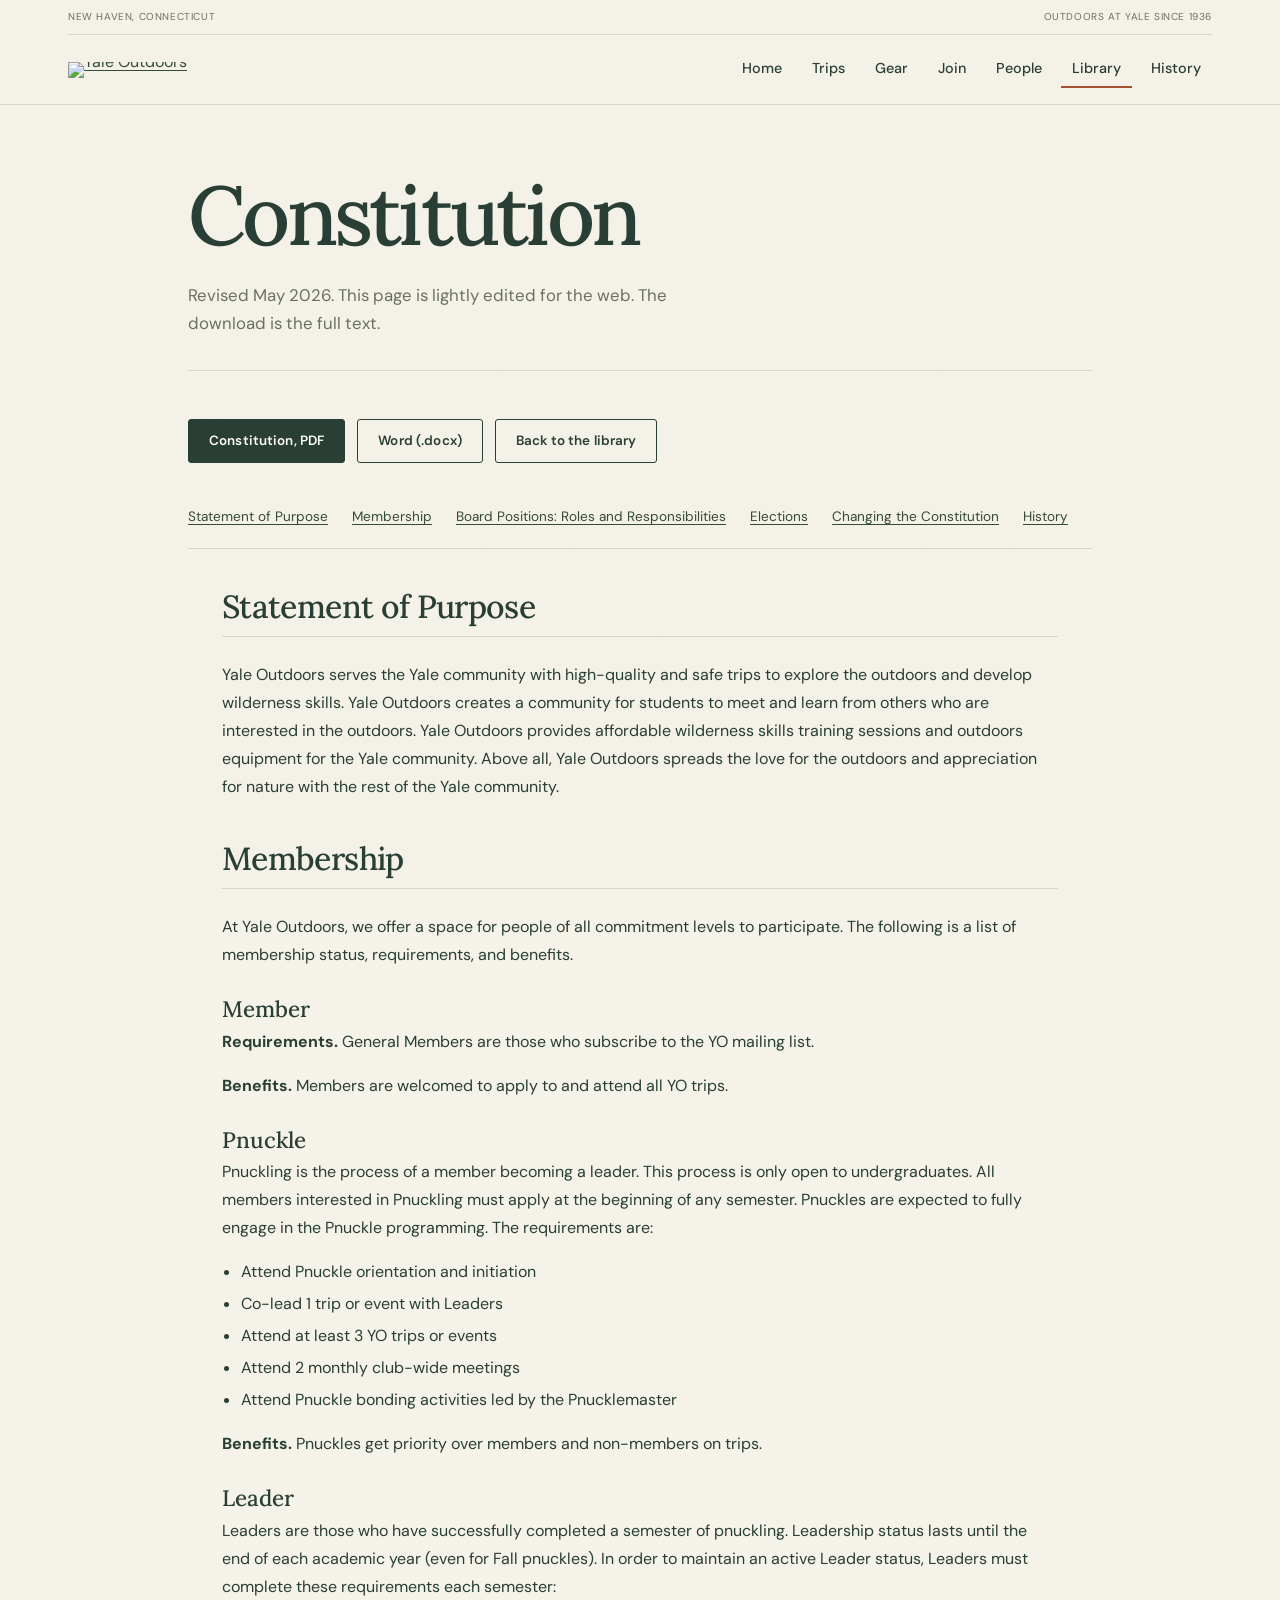
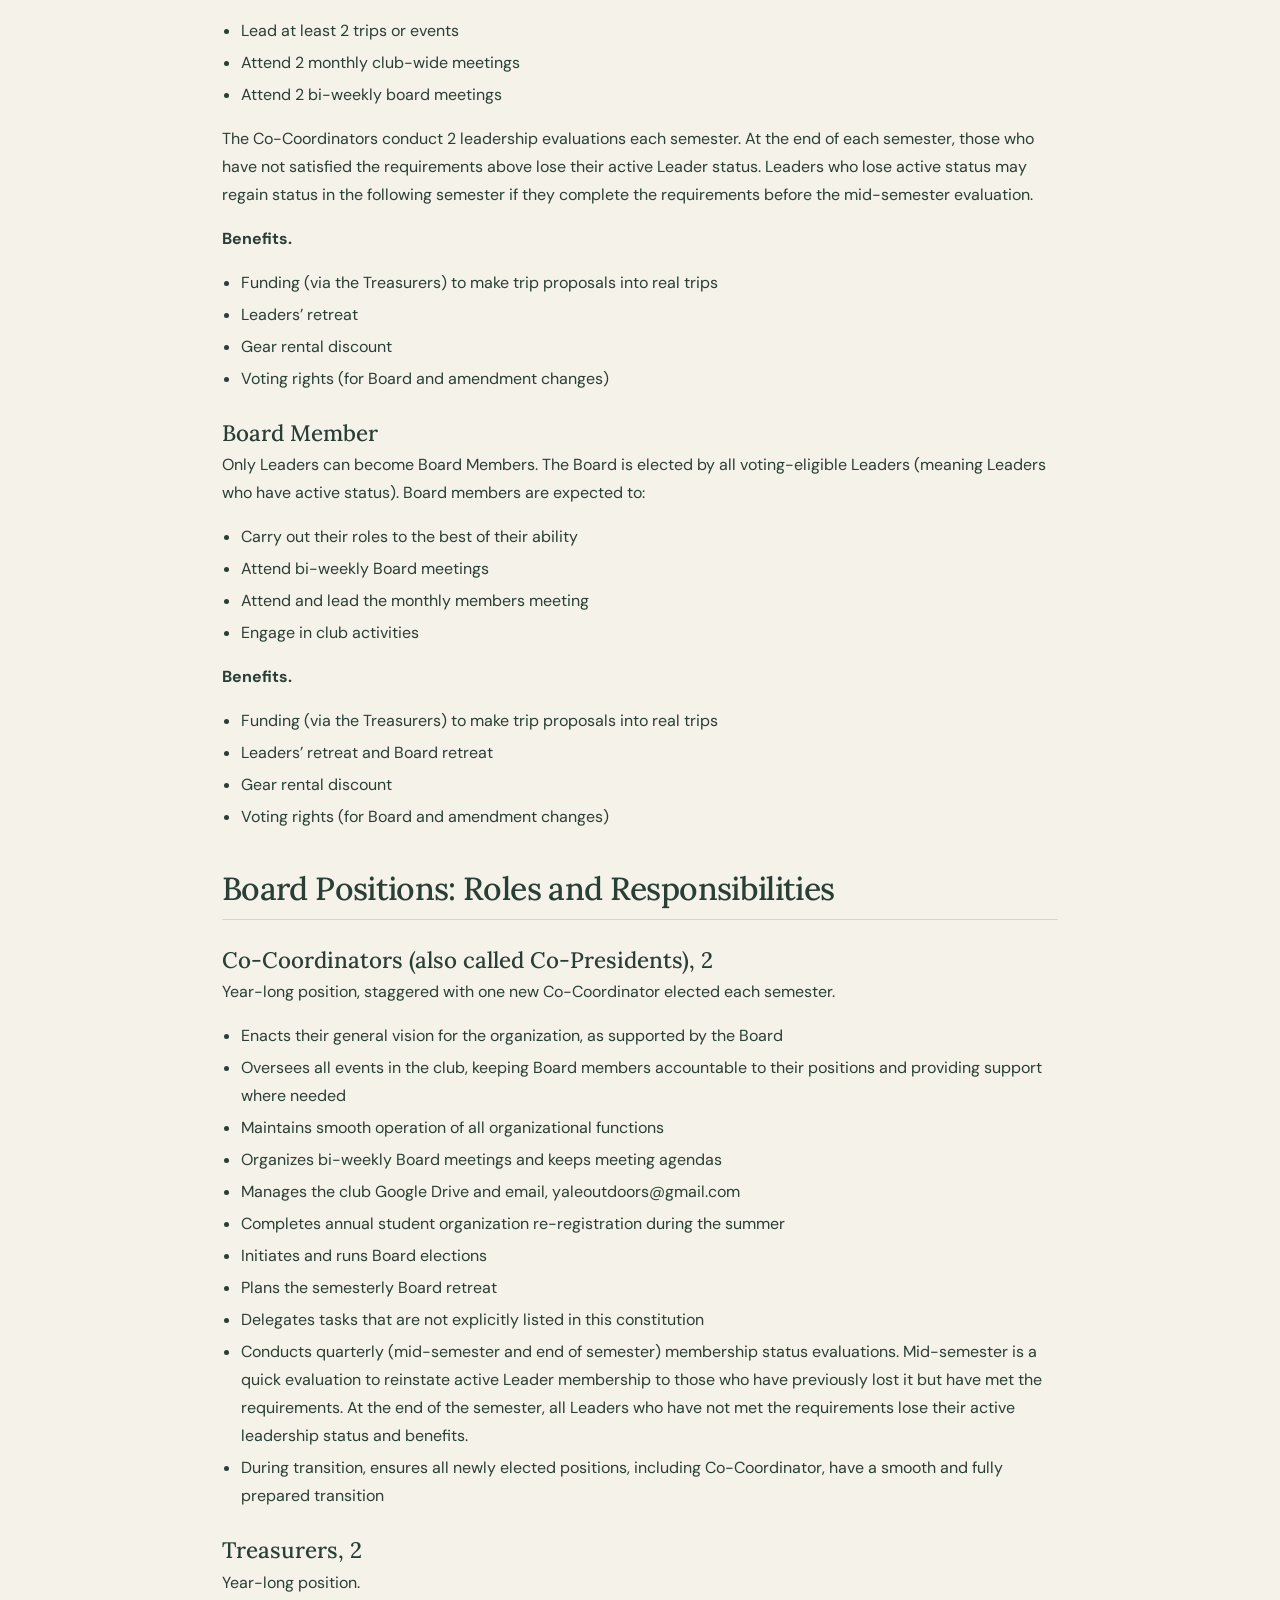
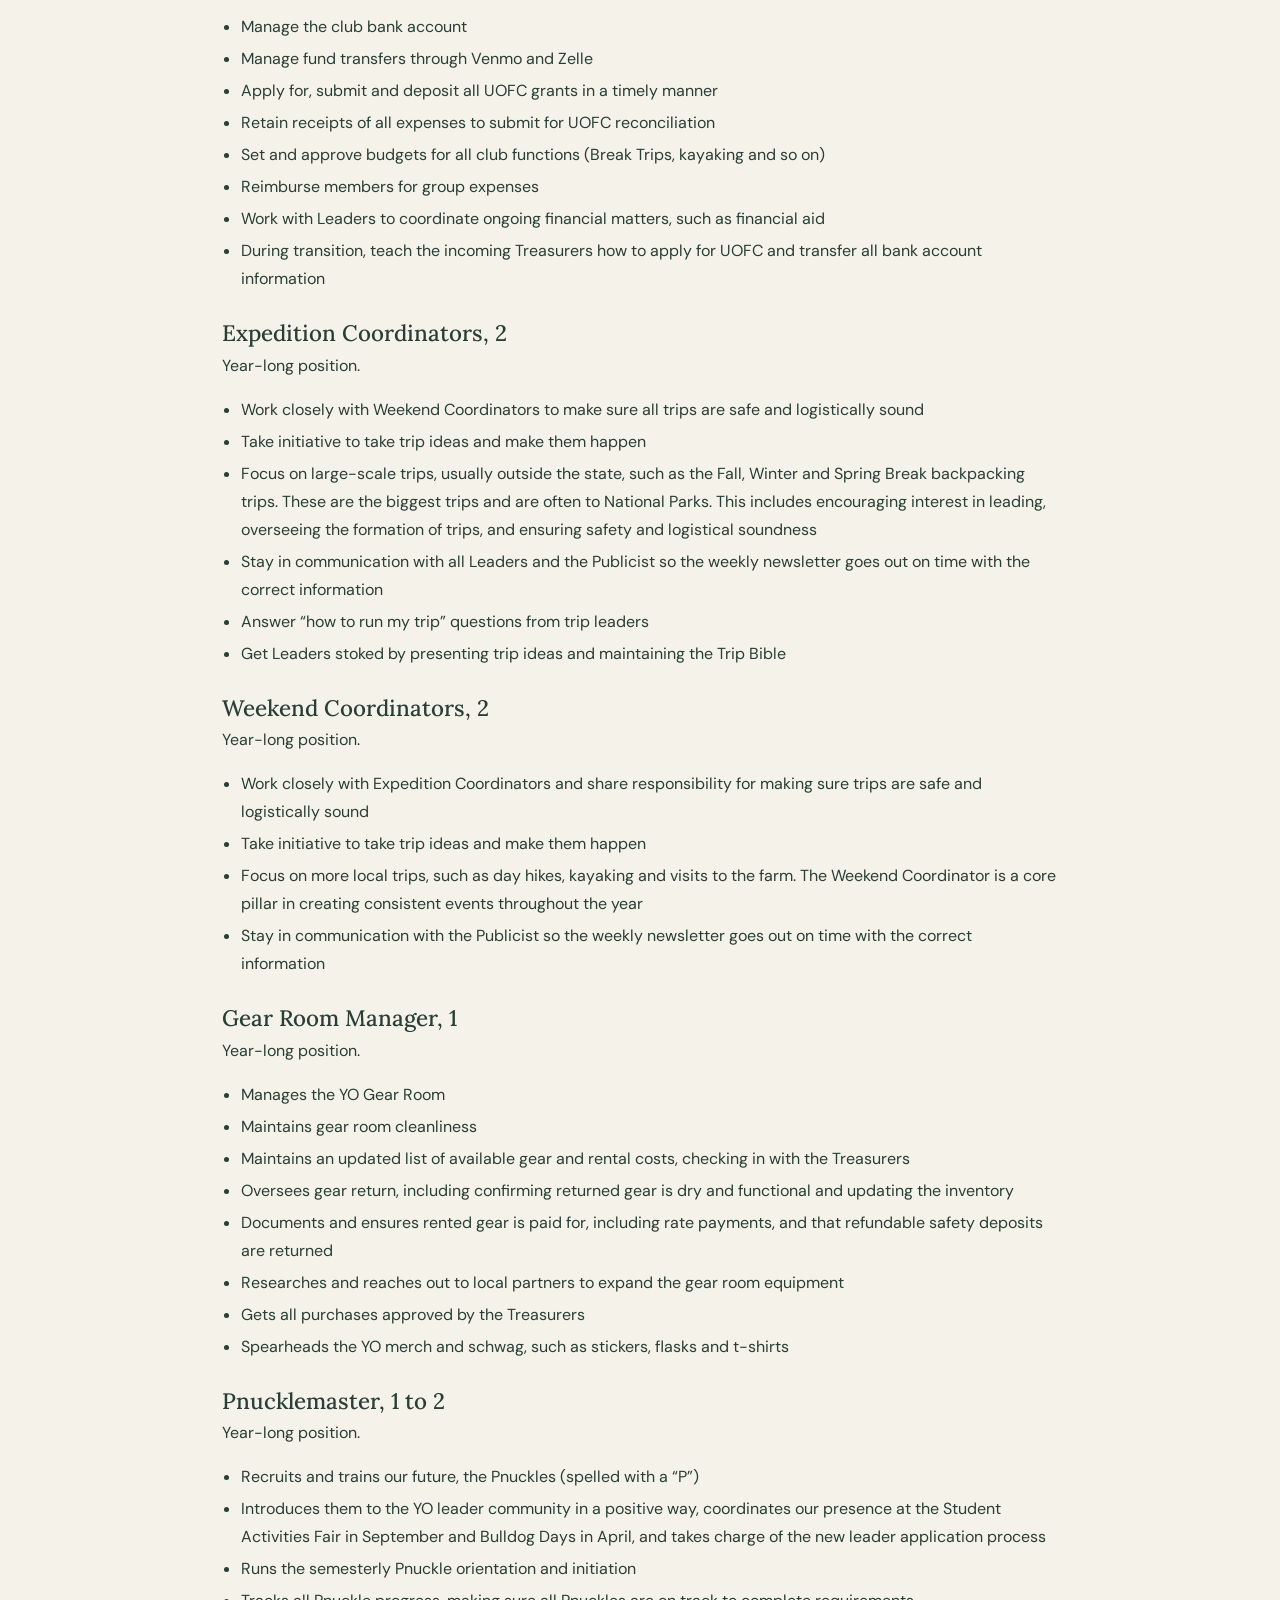
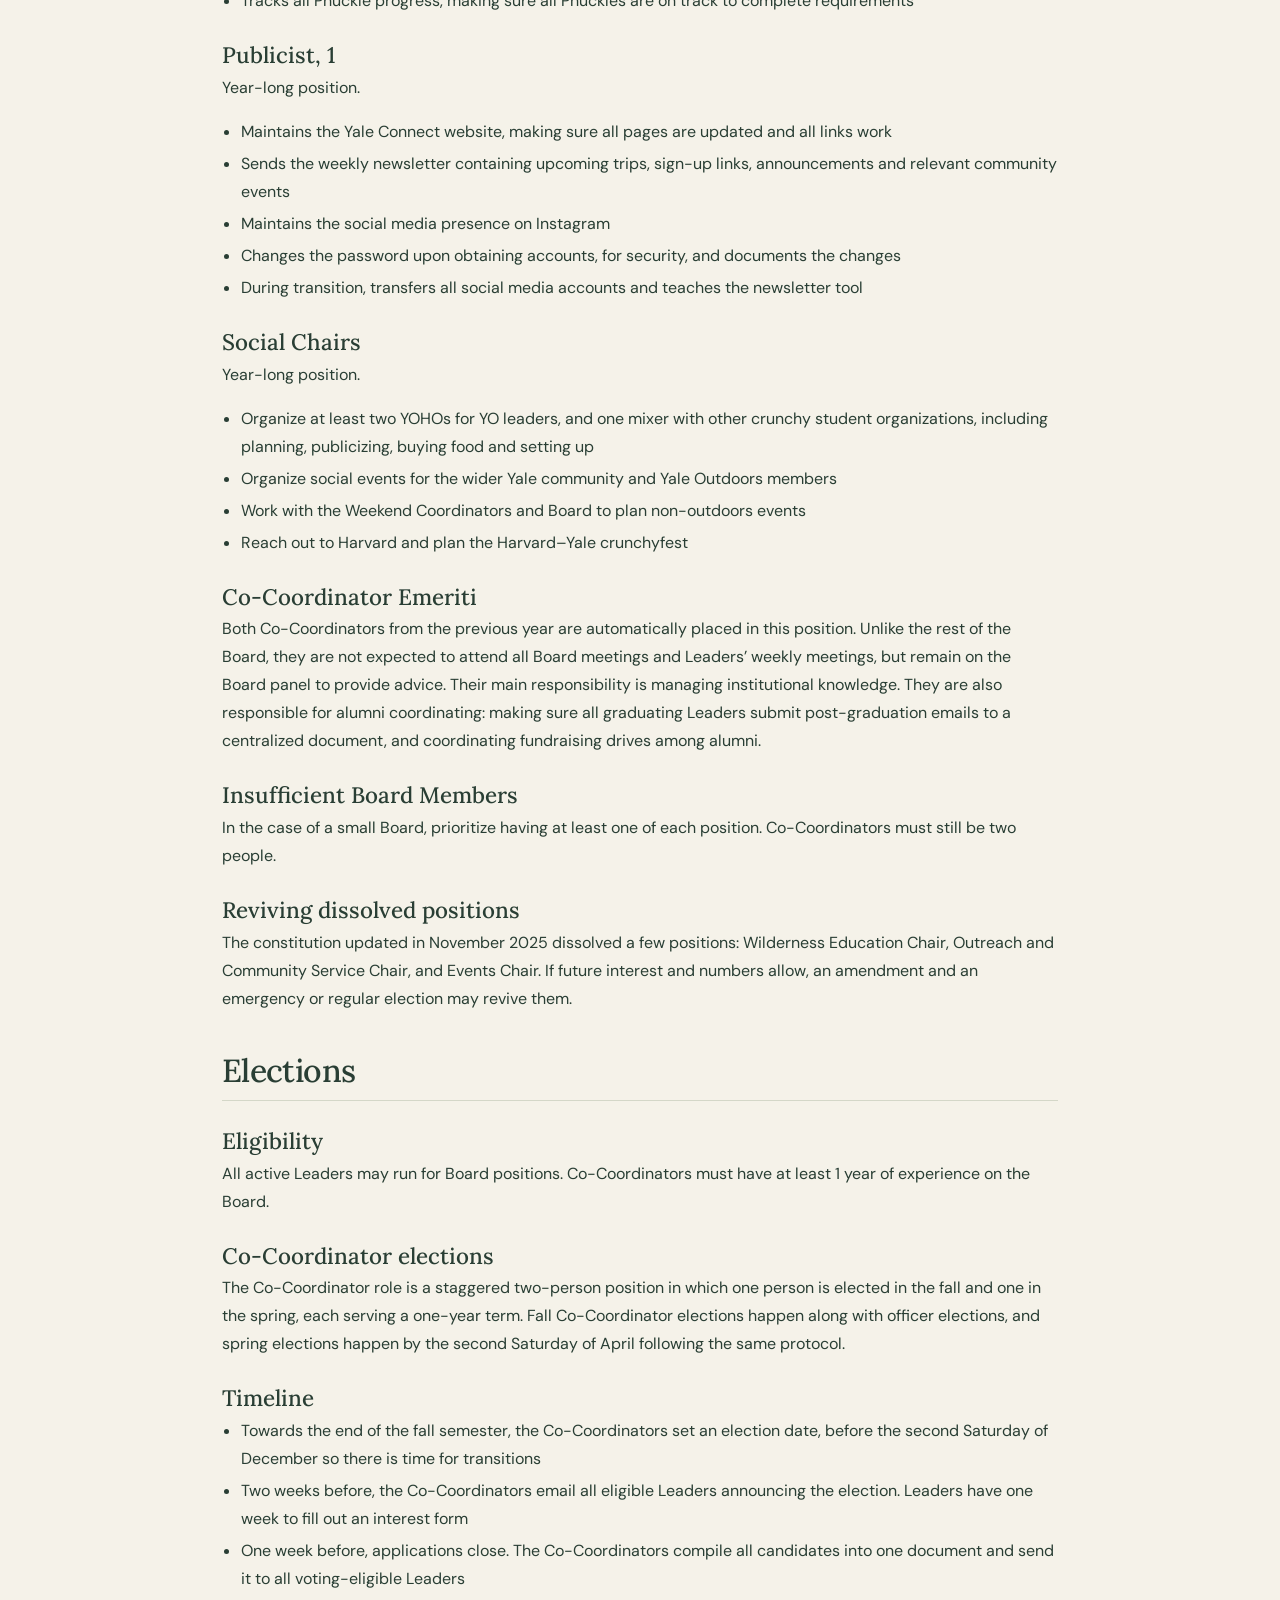
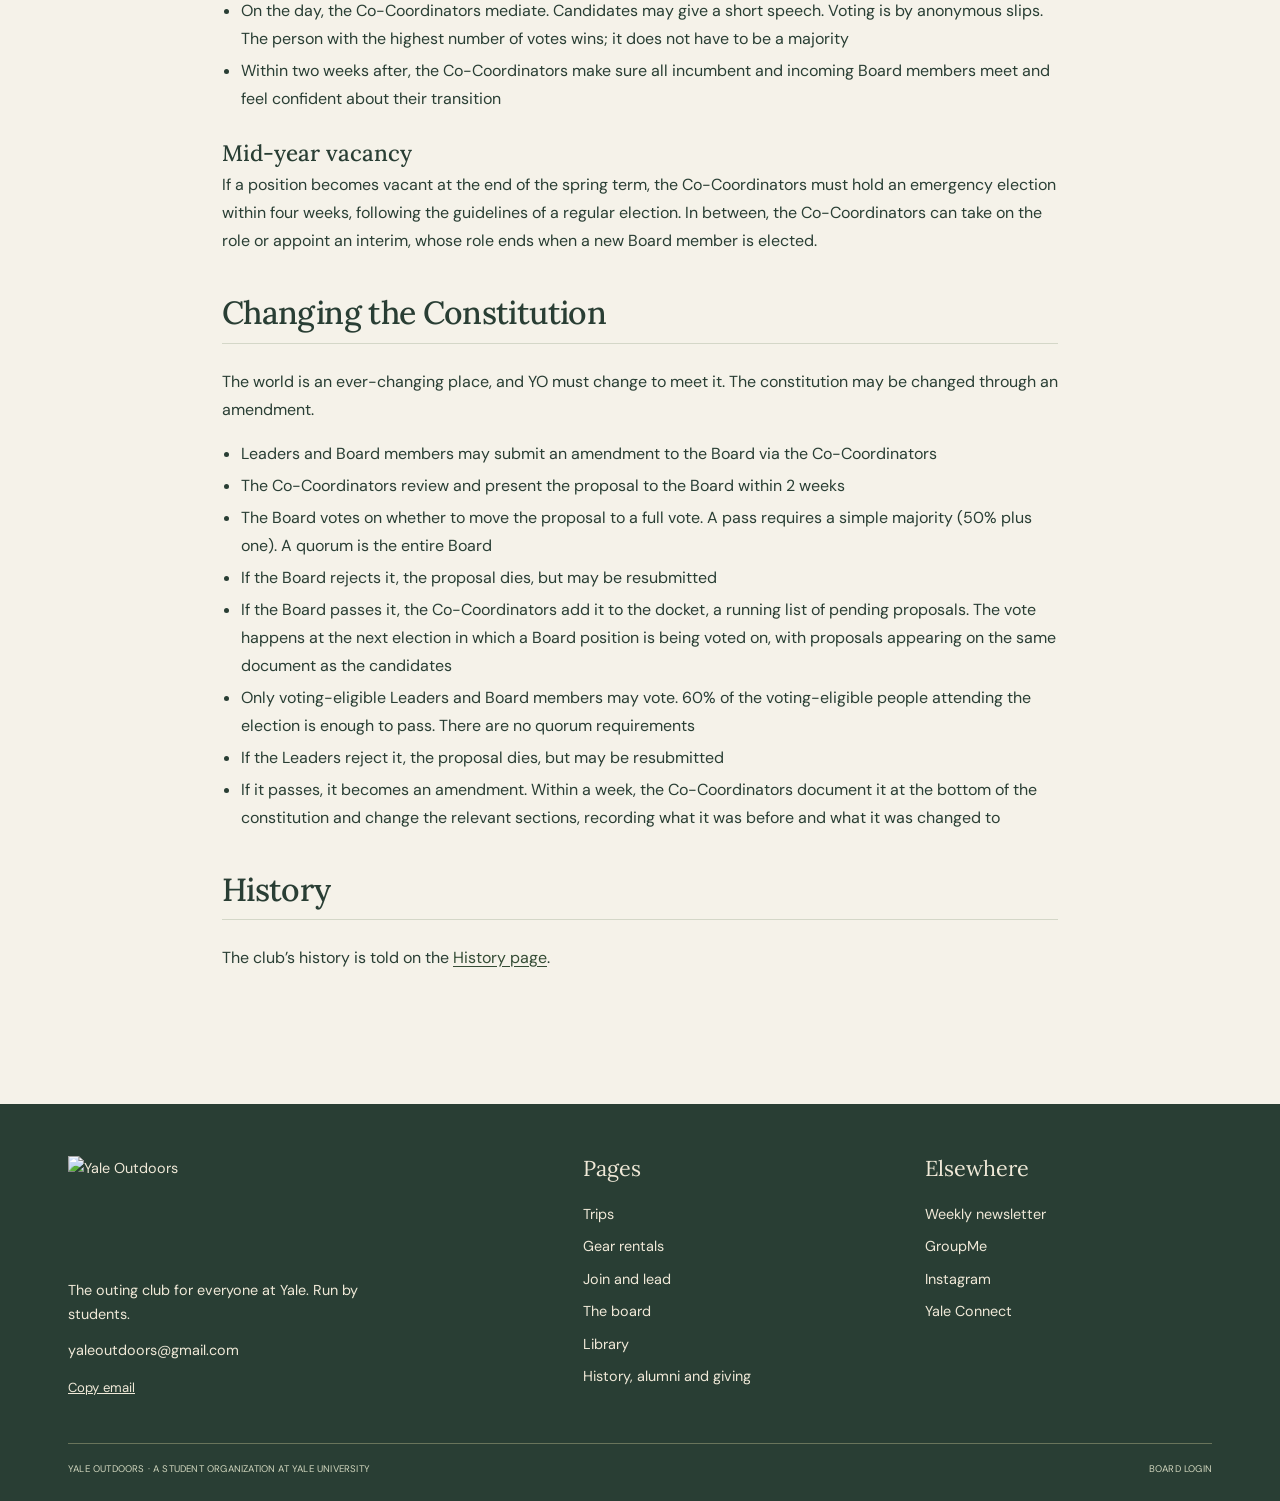
==== commit e3b3807c: "Refresh design-2 layouts and typography with club photography" ====
--- a/site/constitution.html
+++ b/site/constitution.html
@@ -3,31 +3,31 @@
 <head>
 <meta charset="utf-8">
 <meta name="viewport" content="width=device-width, initial-scale=1, viewport-fit=cover">
-<meta name="claude:viewport-fit-sides" content="cover">
 <title>Constitution · Yale Outdoors</title>
 <meta name="description" content="The Yale Outdoors constitution, revised May 2026.">
 <link rel="icon" href="img/favicon.png">
 <link rel="preconnect" href="https://fonts.googleapis.com"><link rel="preconnect" href="https://fonts.gstatic.com" crossorigin>
-<link href="https://fonts.googleapis.com/css2?family=Courier+Prime:wght@400;700&family=IM+Fell+English:ital@0;1&family=Source+Serif+4:ital,opsz,wght@0,8..60,400;0,8..60,600;1,8..60,400&display=swap" rel="stylesheet">
+<link href="https://fonts.googleapis.com/css2?family=DM+Sans:wght@400;500;600;700&family=Lora:ital,wght@0,400;0,500;0,600;1,400;1,500&display=swap" rel="stylesheet">
 <link rel="stylesheet" href="style.css">
 </head>
-<body>
+<body class="constitution-page">
 <a class="skip" href="#main">Skip to content</a>
 <header class="top"><div class="wrap">
-<div class="strap"><span>Yale Outdoors &middot; New Haven, Connecticut</span><span>Outdoors at Yale since 1936</span></div>
-<a class="mast small" href="index.html" aria-label="Yale Outdoors, home"><img src="img/logo-black.png" alt="Yale Outdoors" width="1500" height="803"></a>
-<button type="button" class="menu" id="menuBtn" aria-expanded="false" aria-controls="nav">Menu</button>
-<nav class="nav" id="nav" aria-label="Main"><a href="trips.html">Trips</a><a href="gear.html">Gear</a><a href="join.html">Join</a><a href="people.html">People</a><a href="library.html" aria-current="page">Library</a><a href="history.html">History</a></nav>
+<div class="strap"><span>New Haven, Connecticut</span><span>Outdoors at Yale since 1936</span></div>
+<a class="mast" href="index.html" aria-label="Yale Outdoors home"><img src="img/logo-black.png" alt="Yale Outdoors" width="1500" height="803"></a>
+<button type="button" class="menu" id="menuBtn" aria-expanded="false" aria-controls="nav">Menu <span aria-hidden="true">+</span></button>
+<nav class="nav" id="nav" aria-label="Main"><a href="index.html">Home</a><a href="trips.html">Trips</a><a href="gear.html">Gear</a><a href="join.html">Join</a><a href="people.html">People</a><a href="library.html" aria-current="page">Library</a><a href="history.html">History</a></nav>
 </div></header>
 <main id="main"><div class="wrap">
 <div class="title"><h1>Constitution</h1><p>Revised May 2026. This page is lightly edited for the web. The download is the full text.</p></div>
 <section>
 <div class="row" style="margin-bottom:24px"><a class="btn solid" href="docs/YO-Constitution-2026.pdf">Constitution, PDF</a><a class="btn" href="docs/YO-Constitution-2026.docx" download>Word (.docx)</a>
 <a class="btn" href="library.html">Back to the library</a></div>
+<nav class="document-contents" aria-label="Constitution contents"><a href="#statement-of-purpose">Statement of Purpose</a><a href="#membership">Membership</a><a href="#board-positions-roles-and-responsibilities">Board Positions: Roles and Responsibilities</a><a href="#elections">Elections</a><a href="#changing-the-constitution">Changing the Constitution</a><a href="#history">History</a></nav>
 <div class="legal">
-<h2>Statement of Purpose</h2>
+<h2 id="statement-of-purpose">Statement of Purpose</h2>
 <p>Yale Outdoors serves the Yale community with high-quality and safe trips to explore the outdoors and develop wilderness skills. Yale Outdoors creates a community for students to meet and learn from others who are interested in the outdoors. Yale Outdoors provides affordable wilderness skills training sessions and outdoors equipment for the Yale community. Above all, Yale Outdoors spreads the love for the outdoors and appreciation for nature with the rest of the Yale community.</p>
-<h2>Membership</h2>
+<h2 id="membership">Membership</h2>
 <p>At Yale Outdoors, we offer a space for people of all commitment levels to participate. The following is a list of membership status, requirements, and benefits.</p>
 <h3>Member</h3>
 <p><strong>Requirements.</strong> General Members are those who subscribe to the YO mailing list.</p>
@@ -72,7 +72,7 @@
 <li>Gear rental discount</li>
 <li>Voting rights (for Board and amendment changes)</li>
 </ul>
-<h2>Board Positions: Roles and Responsibilities</h2>
+<h2 id="board-positions-roles-and-responsibilities">Board Positions: Roles and Responsibilities</h2>
 <h3>Co-Coordinators (also called Co-Presidents), 2</h3>
 <p>Year-long position, staggered with one new Co-Coordinator elected each semester.</p>
 <ul>
@@ -161,7 +161,7 @@
 <p>In the case of a small Board, prioritize having at least one of each position. Co-Coordinators must still be two people.</p>
 <h3>Reviving dissolved positions</h3>
 <p>The constitution updated in November 2025 dissolved a few positions: Wilderness Education Chair, Outreach and Community Service Chair, and Events Chair. If future interest and numbers allow, an amendment and an emergency or regular election may revive them.</p>
-<h2>Elections</h2>
+<h2 id="elections">Elections</h2>
 <h3>Eligibility</h3>
 <p>All active Leaders may run for Board positions. Co-Coordinators must have at least 1 year of experience on the Board.</p>
 <h3>Co-Coordinator elections</h3>
@@ -176,7 +176,7 @@
 </ul>
 <h3>Mid-year vacancy</h3>
 <p>If a position becomes vacant at the end of the spring term, the Co-Coordinators must hold an emergency election within four weeks, following the guidelines of a regular election. In between, the Co-Coordinators can take on the role or appoint an interim, whose role ends when a new Board member is elected.</p>
-<h2>Changing the Constitution</h2>
+<h2 id="changing-the-constitution">Changing the Constitution</h2>
 <p>The world is an ever-changing place, and YO must change to meet it. The constitution may be changed through an amendment.</p>
 <ul>
 <li>Leaders and Board members may submit an amendment to the Board via the Co-Coordinators</li>
@@ -188,7 +188,7 @@
 <li>If the Leaders reject it, the proposal dies, but may be resubmitted</li>
 <li>If it passes, it becomes an amendment. Within a week, the Co-Coordinators document it at the bottom of the constitution and change the relevant sections, recording what it was before and what it was changed to</li>
 </ul>
-<h2>History</h2>
+<h2 id="history">History</h2>
 <p>The club&rsquo;s history is told on the <a href="history.html">History page</a>.</p>
 </div>
 </section>
@@ -196,7 +196,7 @@
 </div></main>
 <footer class="foot"><div class="wrap">
 <div class="grid">
-<div><h4>Yale Outdoors</h4>
+<div><a class="footer-brand" href="index.html" aria-label="Yale Outdoors home"><img src="img/logo-white.png" alt="Yale Outdoors" width="1500" height="803" loading="lazy"></a>
 <p>The outing club for everyone at Yale. Run by students.</p>
 <p><a href="mailto:yaleoutdoors@gmail.com">yaleoutdoors@gmail.com</a></p>
 <p><button type="button" class="lnk small" id="copyClub">Copy email</button></p></div>
--- a/site/style.css
+++ b/site/style.css
@@ -1,19 +1,12 @@
 /* Yale Outdoors site. Plain paper, ink rules and a pen-and-ink logo, in the manner of an old outing-club bulletin. */
 :root{
-  --paper:#F0E9D8; --sheet:#F8F3E7; --ink:#1F1B15; --muted:#574F40;
-  --soft:#CDC2A8; --pine:#2D4A34; --rust:#963C1D; --link:#2D4A34; --ontext:#F8F3E7;
-  --grain:.07; --logo-filter:none;
-  --display:"IM Fell English","Iowan Old Style","Palatino Linotype",Georgia,serif;
-  --body:"Source Serif 4","Iowan Old Style",Georgia,"Times New Roman",serif;
-  --label:"Courier Prime","Courier New",Courier,monospace;
-}
-@media (prefers-color-scheme:dark){
-  :root:not([data-theme="light"]){
-    --paper:#15130F; --sheet:#1C1A15; --ink:#EEE6D1; --muted:#B5AB91;
-    --soft:#3B372C; --pine:#9DBF88; --rust:#E4905F; --link:#B9D8A4; --ontext:#15130F;
-    --grain:.04; --logo-filter:invert(1);
-    color-scheme:dark;
-  }
+  --paper:#f5f2e9; --sheet:#fffdf6; --ink:#293e34; --muted:#697065;
+  --soft:#d4d7c8; --pine:#344c35; --rust:#a45032; --link:#344c35; --ontext:#f8f2e6;
+  --sage:#e1e6d6; --bark:#625440; color-scheme:light;
+  --grain:.018; --logo-filter:none;
+  --display:"Lora","Iowan Old Style",Georgia,serif;
+  --body:"DM Sans",system-ui,-apple-system,"Segoe UI",sans-serif;
+  --label:var(--body);
 }
 :root[data-theme="dark"]{
   --paper:#15130F; --sheet:#1C1A15; --ink:#EEE6D1; --muted:#B5AB91;
@@ -22,22 +15,23 @@
   color-scheme:dark;
 }
 *,*::before,*::after{box-sizing:border-box}
+button,input,select,textarea{font-family:var(--body)}
 [hidden]{display:none!important}
-html{scroll-behavior:smooth;scroll-padding-top:16px;-webkit-text-size-adjust:100%}
+html{scroll-padding-top:16px;-webkit-text-size-adjust:100%}
 body{margin:0;background:var(--paper);color:var(--ink);font:400 1.0625rem/1.62 var(--body);position:relative}
 body::before{content:"";position:fixed;inset:0;pointer-events:none;z-index:0;opacity:var(--grain);
   background-image:url("data:image/svg+xml;utf8,<svg xmlns='http://www.w3.org/2000/svg' width='220' height='220'><filter id='n'><feTurbulence type='fractalNoise' baseFrequency='.9' numOctaves='2' stitchTiles='stitch'/><feColorMatrix values='0 0 0 0 0.25  0 0 0 0 0.2  0 0 0 0 0.1  0 0 0 .9 0'/></filter><rect width='100%' height='100%' filter='url(%23n)'/></svg>")}
 body>*{position:relative;z-index:1}
 h1,h2,h3,h4{font-family:var(--display);font-weight:400;margin:0;line-height:1.1;text-wrap:balance}
-h1{font-size:clamp(2.3rem,6vw,3.4rem)}
-h2{font-size:1.7rem;font-variant:small-caps;letter-spacing:.03em;border-bottom:1px solid var(--ink);padding-bottom:6px;margin:0 0 18px}
+h1{font-size:clamp(3.2rem,7vw,5.6rem);letter-spacing:-.04em}
+h2{font-size:clamp(1.8rem,3vw,2.6rem);letter-spacing:-.02em;border-bottom:1px solid var(--soft);padding-bottom:12px;margin:0 0 24px}
 h3{font-size:1.3rem}
 p{margin:0 0 1em;max-width:66ch}
 a{color:var(--link);text-underline-offset:3px}
 a:hover{color:var(--rust)}
 :focus-visible{outline:2px solid var(--rust);outline-offset:2px}
 img{max-width:100%}
-.wrap{width:100%;max-width:980px;margin-inline:auto;padding-left:max(16px,env(safe-area-inset-left,0px));padding-right:max(16px,env(safe-area-inset-right,0px))}
+.wrap{width:100%;max-width:1200px;margin-inline:auto;padding-left:max(28px,env(safe-area-inset-left,0px));padding-right:max(28px,env(safe-area-inset-right,0px))}
 .skip{position:absolute;left:-9999px;top:6px;background:var(--ink);color:var(--paper);padding:6px 12px;z-index:30}
 .skip:focus{left:8px}
 .lab{font-family:var(--label);font-size:.78rem;letter-spacing:.09em;text-transform:uppercase}
@@ -45,41 +39,41 @@
 .small{font-size:.92rem}
 .stamp{display:inline-block;font:700 .75rem/1 var(--label);letter-spacing:.1em;text-transform:uppercase;border:2px solid var(--rust);color:var(--rust);padding:4px 7px;transform:rotate(-2deg)}
 
-/* masthead */
-.top{border-bottom:3px double var(--ink);padding:10px 0 0}
-.strap{display:flex;justify-content:space-between;gap:8px 20px;flex-wrap:wrap;font:400 .72rem/1.4 var(--label);letter-spacing:.09em;text-transform:uppercase;color:var(--muted);padding-bottom:8px;border-bottom:1px solid var(--soft)}
-.mast{display:block;text-align:center;padding:14px 0 12px}
-.mast img{width:min(520px,88%);height:auto;filter:var(--logo-filter)}
-.mast.small img{width:min(250px,70%)}
-.nav{display:flex;justify-content:center;flex-wrap:wrap;gap:2px 4px;border-top:1px solid var(--ink);padding:8px 0 9px;font:700 .8rem/1 var(--label);letter-spacing:.1em;text-transform:uppercase}
-.nav a{color:var(--ink);text-decoration:none;padding:6px 10px;border:1px solid transparent}
-.nav a:hover{border-color:var(--ink)}
-.nav a[aria-current="page"]{background:var(--ink);color:var(--paper)}
-.menu{display:none;margin:8px auto 10px;font:700 .8rem var(--label);letter-spacing:.1em;text-transform:uppercase;padding:8px 14px;border:1px solid var(--ink);background:none;color:var(--ink);cursor:pointer}
+/* Shared masthead */
+.top{padding:0;border-bottom:1px solid var(--soft)}
+.top>.wrap{display:grid;grid-template-columns:1fr;align-items:center;gap:0 24px}
+.strap{grid-column:1/-1;display:flex;justify-content:space-between;gap:12px;padding:12px 0 10px;border-bottom:1px solid var(--soft);font:400 .66rem/1.4 var(--label);letter-spacing:.1em;text-transform:uppercase;color:var(--muted)}
+.mast{display:block;padding:12px 0;line-height:0;width:156px}
+.mast img{width:100%;height:auto;filter:var(--logo-filter)}
+.nav{display:flex;justify-content:center;padding:16px 0;gap:4px;align-items:center;font:700 .76rem/1.2 var(--label);text-transform:uppercase;letter-spacing:.06em}
+.nav a{display:block;padding:12px 15px;text-decoration:none;color:var(--ink);border-radius:2px;transition:background .18s,color .18s}
+.nav a:hover{background:var(--sage);color:var(--ink)}
+.nav a[aria-current="page"]{background:var(--pine);color:var(--sheet)}
+.menu{display:none}
 
 /* page */
-main{padding:30px 0 48px}
-.title{margin-bottom:26px;padding-bottom:16px;border-bottom:1px solid var(--ink)}
-.title p{font:italic 400 1.2rem/1.45 var(--display);color:var(--muted);margin:10px 0 0;max-width:60ch}
-section{margin:0 0 44px}
+main{padding:48px 0 68px}
+.title{margin-bottom:48px;padding:16px 0 32px;border-bottom:1px solid var(--ink)}
+.title p{font:400 1.2rem/1.45 var(--body);color:var(--muted);margin:10px 0 0;max-width:60ch}
+section{margin:0 0 64px}
 .cols{display:grid;grid-template-columns:minmax(0,1.7fr) minmax(0,1fr);gap:28px 40px;align-items:start}
 .cols.even{grid-template-columns:minmax(0,1fr) minmax(0,1fr)}
 .lede{font:italic 400 clamp(1.35rem,3vw,1.7rem)/1.4 var(--display);margin:0 0 .8em;max-width:34em}
 .row{display:flex;gap:10px 12px;flex-wrap:wrap;align-items:center}
 
 /* buttons and links */
-.btn{display:inline-block;font:700 .82rem/1.2 var(--label);letter-spacing:.09em;text-transform:uppercase;text-decoration:none;color:var(--ink);background:transparent;border:2px solid var(--ink);padding:10px 16px;cursor:pointer;border-radius:0}
+.btn{display:inline-block;font:700 .82rem/1.2 var(--label);letter-spacing:.09em;text-transform:uppercase;text-decoration:none;color:var(--ink);background:transparent;border:1px solid var(--ink);padding:14px 18px;cursor:pointer;border-radius:0}
 .btn:hover{background:var(--ink);color:var(--paper)}
 .btn.solid{background:var(--ink);color:var(--paper)}
 .btn.solid:hover{background:var(--pine);border-color:var(--pine);color:var(--ontext)}
-.btn.sm{padding:6px 10px;font-size:.74rem}
+.btn.sm{padding:10px 12px;font-size:.74rem}
 .btn[disabled]{opacity:.4;cursor:not-allowed}
 .btn[disabled]:hover{background:transparent;color:var(--ink)}
 .lnk{background:none;border:0;padding:0;font:inherit;color:var(--link);text-decoration:underline;cursor:pointer}
 
 /* boxes */
-.box{border:1px solid var(--ink);background:var(--sheet)}
-.box>.bar{background:var(--ink);color:var(--paper);font:700 .78rem/1 var(--label);letter-spacing:.12em;text-transform:uppercase;padding:9px 12px}
+.box{border:1px solid var(--soft);background:var(--sheet)}
+.box>.bar{background:var(--pine);color:var(--paper);font:700 .78rem/1 var(--label);letter-spacing:.12em;text-transform:uppercase;padding:9px 12px}
 .box>.in{padding:14px 14px 4px}
 .board-list{list-style:none;margin:0;padding:0}
 .board-list li{display:grid;grid-template-columns:76px minmax(0,1fr);gap:10px;padding:9px 0;border-bottom:1px dotted var(--ink)}
@@ -99,13 +93,14 @@
 
 /* photographs */
 .slot{margin:0;position:relative}
-.slot .mat{position:relative;border:1px solid var(--ink);background:var(--sheet);padding:6px;aspect-ratio:4/3}
+.slot .mat{position:relative;border:1px solid var(--soft);background:var(--sage);padding:6px;aspect-ratio:4/3}
 .slot.tall .mat{aspect-ratio:3/4}
 .slot.wide .mat{aspect-ratio:16/9}
 .slot.round .mat{aspect-ratio:1/1;padding:3px;border-radius:50%;overflow:hidden}
 .slot img.pic{width:100%;height:100%;object-fit:cover;display:block}
-.slot .empty{position:absolute;inset:6px;border:1px dashed var(--soft);display:flex;flex-direction:column;align-items:center;justify-content:center;gap:6px;text-align:center;font:400 .72rem/1.35 var(--label);letter-spacing:.06em;text-transform:uppercase;color:var(--muted);padding:8px}
-.slot .empty img{width:34px;height:34px;opacity:.28;filter:var(--logo-filter)}
+.slot .empty{position:absolute;inset:6px;border:1px dashed #828d72;display:flex;flex-direction:column;align-items:center;justify-content:center;gap:6px;text-align:center;font:400 .72rem/1.35 var(--label);letter-spacing:.06em;text-transform:uppercase;color:var(--muted);padding:8px}
+.slot .empty img{width:54px;height:54px;object-fit:contain;opacity:.4;filter:var(--logo-filter)}
+.slot .empty{color:#4d553e}
 .slot.round .empty{inset:3px;border-radius:50%}
 .slot.round .empty img{width:24px;height:24px}
 .slot.round .empty span{display:none}
@@ -226,7 +221,7 @@
 .grp h3{margin-bottom:6px}
 .grp .about{font-size:.95rem;color:var(--muted);margin:0}
 .crew{display:grid;grid-template-columns:repeat(2,minmax(0,1fr));gap:20px 26px}
-.person{display:grid;grid-template-columns:64px minmax(0,1fr);gap:14px;align-items:start}
+.person{display:grid;grid-template-columns:82px minmax(0,1fr);gap:14px;align-items:start}
 .person b{display:block;font:400 1.4rem/1.1 var(--display)}
 .person .role{display:block;font:400 .74rem/1.4 var(--label);letter-spacing:.07em;text-transform:uppercase;color:var(--muted);margin:3px 0}
 .person a{font-size:.92rem;word-break:break-word}
@@ -266,23 +261,24 @@
 .legal li{margin-bottom:4px}
 .legal ul ul{margin-top:4px}
 
-/* footer */
-.foot{border-top:3px double var(--ink);padding:26px 0 34px;margin-top:10px}
-.foot .grid{display:grid;grid-template-columns:minmax(0,1.3fr) repeat(2,minmax(0,1fr));gap:20px 32px}
-.foot h4{font:700 .76rem/1.2 var(--label);letter-spacing:.12em;text-transform:uppercase;margin-bottom:8px}
-.foot a{display:block;padding:2px 0}
-.foot p{margin:0 0 6px;font-size:.95rem}
-.foot .mini{display:flex;justify-content:space-between;gap:10px;flex-wrap:wrap;margin-top:22px;padding-top:12px;border-top:1px solid var(--soft);font:400 .72rem/1.5 var(--label);letter-spacing:.07em;text-transform:uppercase;color:var(--muted)}
-.foot .mini a{display:inline;color:var(--muted)}
+/* Footer */
+.foot{background:#2c402e;color:#f0e9d8;padding:48px 0 24px;margin-top:0;border-top:1px solid #253626}
+.foot .grid{display:grid;grid-template-columns:minmax(0,1.6fr) repeat(2,minmax(0,1fr));gap:30px 56px}
+.foot h4{font:400 1.8rem/1.2 var(--display);margin-bottom:16px}
+.foot .grid>div:first-child h4{font-size:2.6rem}
+.foot a{display:block;padding:4px 0;color:#f0e9d8;text-decoration:none}
+.foot a:hover{text-decoration:underline;color:#d7deba}
+.foot p{margin:0 0 8px;font-size:.95rem;max-width:30ch}
+.foot .lnk{color:inherit;font-size:.82rem}
+.foot .mini{display:flex;justify-content:space-between;gap:10px;flex-wrap:wrap;margin-top:36px;padding-top:18px;border-top:1px solid #69745b;font:400 .65rem/1.5 var(--label);letter-spacing:.06em;text-transform:uppercase;color:#d0d5bd}
+.foot .mini a{display:inline;color:inherit}
+.foot .gate{color:var(--ink)}
 .tree-link{display:inline-block!important;opacity:.55}
 .tree-link img{width:22px;height:22px;vertical-align:middle;filter:var(--logo-filter)}
 .tree-link:hover{opacity:1}
 .gate{border:1px solid var(--ink);background:var(--sheet);padding:12px;margin-top:12px;max-width:420px}
 
 @media (max-width:820px){
-  .menu{display:block}
-  .nav{display:none;flex-direction:column;align-items:stretch;text-align:left}
-  .nav.open{display:flex}
   .cols,.cols.even,.trip>.bd,.grp,.foot .grid{grid-template-columns:minmax(0,1fr)}
   .trad{grid-template-columns:minmax(0,1fr)}
   .rung{grid-template-columns:minmax(0,1fr)}
@@ -307,5 +303,554 @@
   .board-list li{grid-template-columns:62px minmax(0,1fr)}
   .strap{justify-content:center;text-align:center}
 }
-@media (prefers-reduced-motion:reduce){html{scroll-behavior:auto}}
-@media print{body::before,.nav,.menu,.editbar{display:none}}
+/* Home: trail maps, outdoor line sketches, and room for photographs. */
+.eyebrow{font:400 .72rem/1.5 var(--label);letter-spacing:.1em;text-transform:uppercase}
+.text-link{font:700 .78rem/1.4 var(--label);text-transform:uppercase;letter-spacing:.04em;text-decoration:none;display:inline-flex;gap:16px;align-items:center;padding:10px 0;border-bottom:1px solid currentColor}
+.text-link span{font-size:1.2rem}
+.home main{padding:0 0 64px}
+.hero{display:grid;grid-template-columns:1fr 1.25fr;align-items:center;gap:20px;min-height:610px;padding-top:44px;padding-bottom:68px;margin-bottom:0}
+.hero-copy{padding:20px 0;position:relative;z-index:2}
+.hero .eyebrow{margin-bottom:22px;color:var(--bark)}
+.hero h1{font-size:clamp(3.8rem,7.7vw,6.65rem);line-height:.98;letter-spacing:-.055em;max-width:9ch}
+.hero h1 em{font-weight:400;color:var(--pine)}
+.hero-intro{max-width:31ch;font-size:1.15rem;line-height:1.5;margin:28px 0}
+.hero-actions{gap:18px 24px}
+.hero-actions .btn{display:inline-flex;align-items:center;gap:24px}
+.hero-art{position:relative;padding:8px 4px 26px;isolation:isolate}
+.hero-art::before{content:"";position:absolute;inset:-65px -28px -45px -60px;background:url('img/contours.svg') center/cover;opacity:.12;z-index:-1}
+.landscape-sketch{display:block;width:100%;height:auto}
+.place-label{position:absolute;bottom:13px;left:16%;font:400 .66rem var(--label);text-transform:uppercase;letter-spacing:.1em;border-bottom:1px solid var(--soft);padding:7px 2px;transform:rotate(-4deg)}
+.hero-merch{position:absolute;right:0;top:4%;padding:10px 14px;background:var(--sheet);color:var(--ink);font:700 .7rem var(--label);letter-spacing:.06em;text-transform:uppercase;text-decoration:none;transform:rotate(7deg);border:1px solid var(--soft);box-shadow:3px 3px 0 #28372918}
+.hero-merch:hover{transform:rotate(2deg)}
+.section-head{display:flex;gap:20px;justify-content:space-between;align-items:baseline;border-top:1px solid var(--ink);padding-top:24px;margin-bottom:28px}
+.section-head h2{border:0;padding:0;margin:0}
+.section-head>.eyebrow{color:var(--muted)}
+.start-section{margin-bottom:80px}
+.trail-cards{display:grid;grid-template-columns:repeat(3,minmax(0,1fr));gap:18px;align-items:start}
+.trail-card{position:relative;min-width:0;height:310px;perspective:1000px}
+.card-turn{position:absolute;inset:0;transform-style:preserve-3d;transition:transform .55s cubic-bezier(.2,.65,.3,1)}
+.card-front,.card-back{position:absolute;inset:0;padding:24px;backface-visibility:hidden;-webkit-backface-visibility:hidden;overflow:hidden;background:var(--sage);border:1px solid #7c896b}
+.card-front h3,.card-back h3{font-size:2.5rem;letter-spacing:-.03em;position:relative;z-index:1}
+.card-number{display:block;font:400 .7rem var(--label);margin-bottom:14px}
+.card-front img{position:absolute;width:76%;height:190px;object-fit:contain;bottom:10px;right:10px}
+.trail-gear .card-front{background:#d7c6a7;border-color:#a4977e}
+.trail-gear .card-front img{width:155px;height:174px;bottom:12px;right:25px}
+.trail-join .card-front{background:#e3d9bb;border-color:#b9ad8c}
+.trail-join .card-front img{width:84%;height:170px;right:8px;bottom:12px}
+.turn-mark{position:absolute;bottom:18px;left:24px;font:400 1.5rem var(--label)}
+.card-back{transform:rotateY(180deg);background:var(--pine);color:var(--sheet);display:flex;flex-direction:column;justify-content:center;padding-bottom:68px}
+.card-back p{font-size:1.1rem;line-height:1.5;margin:20px 0 0}
+.card-go{position:absolute;inset:0;z-index:3;color:var(--ink);font-size:1.5rem;text-decoration:none}
+.card-go span{position:absolute;right:16px;bottom:16px;width:44px;height:44px;display:grid;place-items:center;border:1px solid currentColor;background:var(--sheet)}
+.card-go:hover{color:var(--rust)}
+.trail-card.is-flipped .card-turn{transform:rotateY(180deg)}
+.home-happenings{background:var(--pine);color:var(--sheet);display:grid;grid-template-columns:1fr 1.35fr;gap:60px;padding:42px;margin-bottom:80px;position:relative}
+.home-happenings::before{content:"";position:absolute;inset:0;background:url('img/contours.svg') left center/cover;filter:brightness(2);opacity:.13;pointer-events:none}
+.happenings-intro,.home-happenings .calbox{position:relative}
+.happenings-intro h2{font-size:3.7rem;border:0;padding:0;margin:14px 0 20px;letter-spacing:-.04em}
+.happenings-intro>p:not(.eyebrow){font-size:1.05rem;max-width:29ch;color:#e0e2ce}
+.home-happenings .text-link{color:var(--sheet)}
+.home-happenings .calbox{min-height:290px}
+.home-happenings .agenda{padding:0;position:static;max-height:330px;overflow:auto}
+.home-happenings .board-list li{padding:16px 0;border-bottom:1px solid #778168;gap:14px;grid-template-columns:68px 1fr}
+.home-happenings .board-list li:first-child{padding-top:0}
+.home-happenings .board-list b{font:400 1.35rem/1.2 var(--display)}
+.home-happenings .board-list .d{color:#d5d9b5}
+.home-happenings .board-list .t{color:#e0e2ce;font-size:.85rem;margin-top:6px}
+.home-happenings .board-list a,.home-happenings .calstrip a{color:var(--sheet)}
+.home-happenings .calstrip{padding:18px 0 0;margin-top:16px;border-color:#778168;justify-content:space-between}
+.expedition-section{margin-bottom:48px;padding-bottom:48px}
+.season-hint{font:400 .8rem/1.5 var(--label);color:var(--muted);margin:-12px 0 18px}
+.season-tabs{display:flex;gap:6px;border-bottom:1px solid var(--soft);padding-bottom:12px}
+.season-tabs button{appearance:none;background:transparent;color:var(--muted);font:700 .78rem/1.4 var(--label);letter-spacing:.02em;padding:12px 20px;border:1px solid transparent;cursor:pointer}
+.season-tabs button[aria-selected="true"]{background:var(--pine);color:var(--sheet);border-color:var(--pine)}
+.season-tabs button:hover:not([aria-selected="true"]){background:var(--sage);color:var(--ink)}
+.season-panel{display:grid;grid-template-columns:.9fr 1.1fr;gap:60px;align-items:center;padding:28px 38px;background:var(--sheet);min-height:360px}
+.season-panel>img{display:block;width:100%;max-width:340px;height:auto;justify-self:center}
+.season-panel h3{font-size:3rem;margin:20px 0}
+.season-panel p{max-width:36ch}
+.season-panel .stamp{border:1px solid var(--bark);color:var(--bark);font-size:.63rem;padding:7px;transform:rotate(-3deg)}
+.board-letter{position:relative;display:grid;grid-template-columns:.65fr 1fr;align-items:center;gap:0;margin:0 36px 90px;padding:30px 0;background:url('img/contours.svg') center/cover}
+.board-photo{z-index:2;transform:rotate(-7deg);margin-right:-25px}
+.board-photo .mat{padding:12px 12px 0;background:var(--sheet);border:0;aspect-ratio:1.1;box-shadow:2px 6px 16px #28372919}
+.board-photo .empty{inset:12px 12px 0;background:var(--sage);border:0}
+.board-photo figcaption{background:var(--sheet);text-align:center;padding:12px;font:400 1.3rem var(--display);color:var(--ink)}
+.letter-sheet{background:var(--sheet);padding:44px 44px 32px 56px;transform:rotate(2deg);box-shadow:2px 6px 16px #28372912;border:1px solid #d5cbb4}
+.letter-sheet h2{border:0;font-size:2.8rem;padding:0;margin:22px 0}
+.letter-placeholder{color:var(--muted);font-style:italic;min-height:80px;padding-top:12px}
+.letter-signoff{display:flex;align-items:center;gap:16px;padding-top:20px;border-top:1px solid var(--soft);font:italic 1.25rem var(--display)}
+.letter-signoff img{width:44px;height:44px;object-fit:contain;filter:var(--logo-filter)}
+.letter-signoff a{text-decoration:none}
+.field-section{margin-bottom:48px;padding-bottom:40px;border-bottom:1px solid var(--ink)}
+.field-controls{display:flex;gap:8px}
+.arrow-btn{appearance:none;width:42px;height:42px;background:none;color:var(--ink);border:1px solid var(--soft);font:400 1.2rem var(--label);cursor:pointer}
+.arrow-btn:hover{background:var(--pine);color:var(--sheet);border-color:var(--pine)}
+.arrow-btn:disabled{opacity:.35;cursor:default}
+.field-photos{display:flex;gap:22px;align-items:start;overflow-x:auto;scroll-snap-type:x mandatory;padding:6px 0 20px;scrollbar-color:var(--pine) var(--soft);scrollbar-width:thin}
+.field-photos>.slot{flex:0 0 36%;scroll-snap-align:start}
+.field-photos>.slot:nth-child(2){margin-top:30px}
+.field-photos>.slot:nth-child(3){flex-basis:32%}
+.field-photos .mat{border:0;padding:0;background:#cbd0b9;aspect-ratio:1.12}
+.field-photos>.slot:nth-child(2) .mat{aspect-ratio:.9;background:#d7c6a7}
+.field-photos>.slot:nth-child(3) .mat{background:#b9c5b0;aspect-ratio:1.12}
+.field-photos .empty{inset:10px;border-color:#8b947b;background:url('img/contours.svg') center/cover}
+.field-photos .empty img{width:72px;height:72px}
+.field-photos figcaption{font:700 .72rem/1.4 var(--label);color:var(--ink);text-transform:uppercase;padding-top:12px;letter-spacing:.03em}
+.home-links{padding-top:24px;border-top:1px solid var(--ink);display:grid;grid-template-columns:repeat(3,minmax(0,1fr));gap:28px;margin:20px 0 0}
+.home-links>a{display:grid;grid-template-columns:1fr auto;gap:8px;border-top:1px solid var(--ink);padding:18px 0 24px;color:var(--ink);text-decoration:none}
+.home-links .eyebrow{grid-column:1/-1;color:var(--muted)}
+.home-links strong{font:400 1.6rem/1.2 var(--display)}
+.home-links>a>span:last-child{font-size:1.4rem;align-self:center}
+.home-links>a:hover strong{text-decoration:underline;text-underline-offset:5px}
+/* Forms and directories use the same paper and ink, without ornamental boxes. */
+.req{padding:24px;border-color:var(--soft)}
+.fields>.btn{justify-self:start}
+.boardlist{display:grid;grid-template-columns:repeat(2,minmax(0,1fr));column-gap:36px}
+.gi{padding:20px 0;border-bottom-style:solid;border-color:var(--soft)}
+.meter{height:4px;border:0;background:var(--soft)}
+.meter i{height:4px}
+.trip{border-color:var(--soft)}
+.trip>.hd{padding:20px 24px;background:var(--sage);border-color:var(--soft)}
+.trip>.bd{padding:24px}
+.trip>.hd h3{font-size:2.2rem}
+.grp{padding:30px 0;border-color:var(--soft)}
+.person .mat{border-radius:3px}
+.person .empty{border-radius:0}
+.crew{row-gap:30px}
+.docs li{padding:20px 0;border-bottom-style:solid;border-color:var(--soft)}
+.ladder,.rung{border-color:var(--soft)}
+.rung{padding:24px;gap:14px 30px}
+.rung:nth-child(even){background:var(--sage)}
+.btn,.arrow-btn,.season-tabs button,.card-go{min-height:44px}
+@media (max-width:980px){
+  .hero{min-height:530px;gap:12px}
+  .hero h1{font-size:clamp(3.8rem,8.2vw,5.8rem)}
+  .hero-actions{gap:12px}
+  .nav a{padding:12px 10px}
+  .trail-card{height:280px}
+  .card-front,.card-back{padding:20px}
+  .card-front h3,.card-back h3{font-size:2rem}
+  .card-back{padding-bottom:65px}
+  .home-happenings{gap:32px;padding:32px}
+  .season-panel{gap:32px;padding:28px}
+  .letter-sheet{padding:30px 30px 28px 42px}
+}
+@media (max-width:820px){
+  .top>.wrap{grid-template-columns:1fr;gap:0 12px}
+  .mast{width:135px;padding:10px 0}
+  .menu{display:flex;justify-self:center;margin:12px 0;align-items:center;gap:22px;background:transparent;color:var(--ink);border:1px solid var(--soft);font:700 .75rem var(--label);padding:12px 14px;cursor:pointer}
+  .menu span{font:400 1.3rem/1 var(--label)}
+  .nav{display:none;grid-column:1/-1;justify-content:center;flex-wrap:wrap;gap:6px;padding:0 0 16px}
+  .nav.open{display:flex}
+  .nav a{padding:13px 16px}
+  .strap{font-size:.6rem;letter-spacing:.04em;text-align:left}
+  .hero{padding-top:40px;padding-bottom:50px;min-height:0}
+  .hero-intro{font-size:1.05rem;max-width:29ch}
+  .hero-art::before{inset:-40px -28px -30px -28px}
+  .place-label{font-size:.55rem;left:8%;bottom:5px}
+  .hero-merch{top:0;right:0;font-size:.6rem}
+  .hero-actions .btn{gap:14px;padding:14px;font-size:.7rem}
+  .hero-actions .text-link{font-size:.7rem}
+  .trail-cards{gap:12px;grid-template-columns:repeat(3,minmax(0,1fr))}
+  .card-front img{width:90%;height:160px;right:0}
+  .trail-gear .card-front img{width:120px;height:146px;right:12px}
+  .card-front h3,.card-back h3{font-size:1.8rem}
+  .card-back p{font-size:.95rem;margin-top:14px}
+  .card-front,.card-back{padding:16px}
+  .card-back{padding-bottom:70px}
+  .home-happenings{grid-template-columns:1fr;gap:24px}
+  .happenings-intro h2{font-size:3rem}
+  .happenings-intro>p:not(.eyebrow){max-width:48ch}
+  .home-happenings .calbox{min-height:0}
+  .season-panel{grid-template-columns:.8fr 1.2fr;gap:24px}
+  .season-panel h3{font-size:2.4rem}
+  .season-tabs button{padding:12px 16px}
+  .board-letter{margin-inline:8px;grid-template-columns:.6fr 1fr}
+  .letter-sheet h2{font-size:2.25rem}
+  .letter-sheet{padding:28px 24px 24px 38px}
+  .home-links{gap:20px}
+  .home-links strong{font-size:1.4rem}
+  .foot .grid{grid-template-columns:1.3fr 1fr 1fr;gap:24px}
+  .foot .grid>div:first-child h4{font-size:2rem}
+}
+@media (max-width:600px){
+  .wrap{padding-left:max(20px,env(safe-area-inset-left,0px));padding-right:max(20px,env(safe-area-inset-right,0px))}
+  main{padding-top:30px}
+  section{margin-bottom:48px}
+  .title{margin-bottom:32px}
+  .title h1{font-size:3.6rem}
+  .strap{font-size:.56rem;justify-content:space-between;gap:8px}
+  .strap span:first-child{max-width:14ch}
+  .strap span:last-child{max-width:20ch;text-align:right}
+  .hero{grid-template-columns:1fr;padding-top:32px;padding-bottom:42px;gap:6px}
+  .hero-copy{padding:0}
+  .hero .eyebrow{font-size:.66rem;margin-bottom:22px}
+  .hero h1{font-size:clamp(3.8rem,13vw,5.5rem);line-height:1.02;max-width:none}
+  .hero-intro{margin:22px 0;max-width:30ch}
+  .hero-actions{gap:12px 22px}
+  .hero-art{width:min(100%,460px);justify-self:center;margin-top:26px;padding-bottom:24px}
+  .hero-art::before{inset:-32px -24px}
+  .place-label{left:14%;font-size:.6rem;bottom:0}
+  .hero-merch{font-size:.65rem}
+  .section-head{align-items:start;gap:12px;padding-top:20px;margin-bottom:22px}
+  .section-head>.eyebrow{font-size:.6rem;text-align:right;max-width:14ch}
+  .section-head h2{font-size:2rem}
+  .trail-cards{grid-template-columns:1fr;gap:16px}
+  .trail-card{height:220px;margin:0}
+  .card-front,.card-back{padding:22px}
+  .card-front h3,.card-back h3{font-size:2.65rem;max-width:8ch}
+  .card-front img{width:57%;height:155px;right:12px;bottom:8px}
+  .trail-join .card-front img{width:57%;height:148px;right:6px;bottom:10px}
+  .trail-gear .card-front img{width:130px;height:150px;right:22px;bottom:8px}
+  .card-front .card-number{margin-bottom:12px}
+  .card-back{padding-bottom:50px}
+  .card-back p{font-size:1rem;max-width:28ch;margin-top:12px}
+  .card-back h3{font-size:2.2rem;max-width:none}
+  .turn-mark{bottom:18px}
+  .start-section,.home-happenings,.expedition-section{margin-bottom:52px}
+  .home-happenings{padding:26px 22px}
+  .happenings-intro h2{font-size:3.1rem}
+  .home-happenings .board-list li{grid-template-columns:58px minmax(0,1fr);gap:12px}
+  .home-happenings .board-list b{font-size:1.2rem}
+  .home-happenings .calstrip{font-size:.66rem;gap:10px}
+  .season-tabs{gap:0;justify-content:space-between}
+  .season-tabs button{padding:12px 8px;font-size:.66rem}
+  .season-panel{grid-template-columns:1fr;padding:24px;gap:18px}
+  .season-panel>img{width:75%;max-width:240px}
+  .season-panel h3{font-size:2.6rem;margin:18px 0 14px}
+  .season-panel p{font-size:1rem}
+  .board-letter{grid-template-columns:1fr;margin:0 4px 56px;padding:14px 0 0}
+  .board-photo{width:60%;margin:0 0 -18px 8px;transform:rotate(-7deg)}
+  .board-photo .mat{aspect-ratio:1.4}
+  .letter-sheet{padding:44px 26px 26px;transform:rotate(1deg)}
+  .letter-sheet h2{font-size:2.5rem;max-width:12ch}
+  .letter-placeholder{min-height:65px}
+  .field-photos{gap:16px}
+  .field-photos>.slot,.field-photos>.slot:nth-child(3){flex-basis:80%}
+  .field-photos>.slot:nth-child(2){margin-top:22px}
+  .home-links{grid-template-columns:1fr;gap:0}
+  .home-links>a{padding:20px 0;gap:8px}
+  .home-links strong{font-size:1.8rem}
+  .home-links .eyebrow{font-size:.65rem}
+  .foot .grid{grid-template-columns:1fr 1fr;gap:32px 20px}
+  .foot .grid>div:first-child{grid-column:1/-1}
+  .foot .grid>div:first-child h4{font-size:2.7rem}
+  .foot .grid>div:first-child p{max-width:none}
+  .foot h4{font-size:1.6rem}
+  .foot .mini{font-size:.6rem}
+  .boardlist{grid-template-columns:1fr}
+  .gi{grid-template-columns:minmax(0,1fr) auto}
+  .gi .free{display:block;margin:6px 0 0}
+  .req{padding:18px}
+  .trip>.hd,.trip>.bd{padding:20px}
+  .trip>.hd h3{font-size:2rem}
+  .rung{padding:20px}
+  .grp{gap:20px}
+}
+@media (prefers-reduced-motion:reduce){
+  html{scroll-behavior:auto}
+  *,*::before,*::after{transition:none!important;animation:none!important}
+}
+@media print{
+  body{background:#fff;color:#000}
+  body::before,.nav,.menu,.editbar,.card-toggle,.card-go,.hero-merch,.field-controls{display:none}
+  .top{position:static}
+  .hero{min-height:0}
+  .card-turn,.trail-card:hover .card-turn,.trail-card.is-flipped .card-turn{transform:none}
+  .card-back{display:none}
+  .foot{background:none;color:#000}
+  .foot a{color:#000}
+}
+
+/* Inner-page reading widths and compact section layouts. */
+.trips-page .title p,.trips-page #breaks>p,.trips-page #traditions>p,.trips-page #suggest>p{max-width:none}
+.weekend-layout{grid-template-columns:1fr}
+.weekend-layout>div>p{max-width:none}
+#upcoming .board-list{display:grid;grid-template-columns:repeat(2,minmax(0,1fr));column-gap:28px}
+#upcoming .board-list li{align-items:start}
+.headed-form>.bar{margin:-24px -24px 24px;padding:12px 24px}
+.gear-page main section:first-of-type,.join-page main section:first-of-type{margin-bottom:32px}
+.gear-page .box .in>:last-child,.join-page .box .in>:last-child{margin-bottom:0}
+.gear-selection{display:flex;justify-content:space-between;gap:16px;align-items:center;padding:12px 0;font:400 .85rem/1.5 var(--label)}
+#gearCount{white-space:nowrap}
+#gearCount.at-limit{color:#b12f27}
+.gear-buttons{display:flex;gap:8px;align-items:center}
+.people-page .title{margin-bottom:24px}
+.people-page main>.wrap{max-width:1140px}
+.people-page .grp{grid-template-columns:minmax(0,290px) minmax(0,1fr);gap:24px 40px}
+.people-page .person{min-width:0}
+.people-page .person a{overflow-wrap:anywhere}
+.constitution-page main>.wrap{max-width:960px}
+.legal{max-width:76ch;margin-inline:auto;line-height:1.75}
+.legal p{max-width:none}
+.legal h2{font-size:2rem;margin-top:40px}
+.legal h3{font-size:1.4rem;margin-top:28px}
+.document-contents{display:flex;flex-wrap:wrap;gap:10px 24px;padding:20px 0;border-bottom:1px solid var(--soft);margin-bottom:28px;font:400 .85rem/1.5 var(--label)}
+.history-page .tl{max-width:none}
+.history-page .tl li{display:grid;grid-template-columns:90px minmax(0,1fr);gap:24px;padding:20px 0;border-bottom:1px solid var(--soft)}
+.history-page .tl p{max-width:none;margin:0}
+.alumni-intro>div{display:grid;grid-template-columns:repeat(2,minmax(0,1fr));gap:28px}
+.alumni-intro .req{margin:8px 0 24px}
+.history-page #giving{margin-bottom:0}
+.history-page main{padding-bottom:28px}
+@media(max-width:760px){
+  #upcoming .board-list,.alumni-intro>div{grid-template-columns:1fr;gap:0}
+  .people-page .grp{grid-template-columns:1fr;gap:20px}
+  .history-page .tl li{grid-template-columns:64px minmax(0,1fr);gap:16px}
+}
+@media(max-width:580px){
+  .headed-form>.bar{margin:-18px -18px 18px;padding:12px 18px}
+  .gear-selection{align-items:start;font-size:.75rem}
+  .gear-buttons{gap:4px}
+}
+
+.gear-page main section:first-of-type .cols{grid-template-columns:1fr;gap:18px}
+.gear-page main section:first-of-type .box .in{display:flex;flex-wrap:wrap;gap:12px 32px;align-items:center}
+.gear-page main section:first-of-type .box .in p{margin:0}
+.join-page main section:first-of-type .cols{grid-template-columns:repeat(2,minmax(0,1fr));gap:28px}
+.join-page main section:first-of-type p{max-width:none}
+@media(max-width:760px){
+  .join-page main section:first-of-type .cols{grid-template-columns:1fr}
+}
+
+.trips-page #winterschool .cols>div>p.small{max-width:none}
+
+.mrow .merch-note{font-style:italic;color:var(--muted);font-weight:400}
+
+/* Design 2 — an open, photo-led field journal. */
+body{font-size:1rem;line-height:1.7}
+h1,h2,h3,h4{font-weight:500}
+h1{letter-spacing:-.045em}
+h2{font-size:clamp(2rem,3.3vw,2.8rem)}
+p{max-width:65ch}
+.top>.wrap{grid-template-columns:160px minmax(0,1fr);column-gap:36px}
+.strap{font-size:.63rem;padding:10px 0;letter-spacing:.06em}
+.mast{width:136px;padding:17px 0}
+.nav{justify-content:flex-end;gap:8px;font-family:var(--body);font-weight:500;font-size:.9rem;text-transform:none;letter-spacing:0}
+.nav a{padding:9px 11px;border-radius:0;border-bottom:2px solid transparent}
+.nav a[aria-current="page"]{color:var(--ink);background:transparent;border-bottom-color:var(--rust)}
+.nav a:hover{background:transparent;border-bottom-color:var(--soft)}
+.btn{font-family:var(--body);font-weight:600;font-size:.84rem;letter-spacing:.01em;text-transform:none;border-radius:3px;padding:13px 20px;transition:background .18s,color .18s}
+.btn.solid{background:var(--ink);color:var(--sheet)}
+.btn.solid:hover{background:var(--rust);border-color:var(--rust);color:var(--sheet)}
+.btn.sm{font-size:.8rem}
+.text-link{font-family:var(--body);font-size:.84rem;font-weight:600;text-transform:none;letter-spacing:0;gap:20px}
+.hero{grid-template-columns:1fr 1.07fr;gap:55px;min-height:655px;padding-top:56px;padding-bottom:72px}
+.hero h1{font-size:clamp(3.4rem,5vw,4.3rem);line-height:1.06;letter-spacing:-.055em;max-width:none}
+.hero h1 em{color:var(--rust);font-weight:400}
+.hero .hero-kicker{display:flex;gap:12px;align-items:center;margin-bottom:24px;font-size:.7rem}
+.hero-kicker span{font-size:1.5rem;line-height:1;color:var(--pine)}
+.hero-intro{font-size:1rem;max-width:38ch;line-height:1.75;margin:25px 0;color:var(--muted)}
+.hero-actions{gap:14px 24px}
+.hero-actions .btn{padding:14px 18px;gap:18px}
+.hero-art.hero-collage{padding:0 0 48px 36px;min-width:0;margin:0}
+.hero-art::before{inset:-20px -15px -15px -45px;opacity:.1}
+.hero-main-photo,.hero-small-photo{margin:0}
+.hero-main-photo{padding:8px;background:var(--sheet);transform:rotate(2deg);box-shadow:0 6px 18px #293e3410}
+.hero-main-photo>img{display:block;height:auto;aspect-ratio:1.08;width:100%;object-fit:cover;object-position:55% center;border-radius:2px}
+.hero-main-photo figcaption{font:400 .7rem/1.4 var(--label);padding:12px 5px 6px}
+.hero-small-photo{position:absolute;width:34%;bottom:0;left:0;background:var(--sheet);padding:7px;transform:rotate(-7deg);box-shadow:0 5px 14px #293e3419}
+.hero-small-photo>img{display:block;height:auto;width:100%;aspect-ratio:.87;object-fit:cover;object-position:40% 65%}
+.hero-small-photo figcaption{font:400 .57rem/1.3 var(--label);padding:9px 2px 4px}
+.outing-stamp{position:absolute;right:18px;bottom:2px;display:flex;flex-direction:column;justify-content:center;text-align:center;transform:rotate(9deg);width:112px;height:112px;border:1px solid var(--rust);outline:1px dashed var(--rust);outline-offset:-7px;border-radius:50%;color:var(--rust);font:400 .57rem/1.5 var(--label);text-transform:uppercase;background:var(--paper)}
+.outing-stamp b{font:500 1rem/1.6 var(--display);text-transform:none}
+.home-welcome{display:grid;grid-template-columns:.65fr 1.7fr auto;gap:40px;align-items:center;padding:30px 0;border-block:1px solid var(--soft);margin:0 0 74px}
+.home-welcome>p{margin:0}
+.home-welcome>p:not(.eyebrow){font-size:1rem;color:var(--muted)}
+.home-welcome strong{font-weight:500;color:var(--ink)}
+.home-welcome .text-link{white-space:nowrap}
+.section-head{border-top:0;padding-top:0;margin-bottom:28px}
+.start-section{margin-bottom:76px}
+.trail-cards{gap:22px}
+.trail-card{height:345px}
+.card-front,.card-back{border:0;border-radius:5px;padding:26px}
+.card-front h3{font-size:2rem;line-height:1.1;letter-spacing:-.035em}
+.card-summary{font-size:.83rem;max-width:23ch;margin-top:14px;line-height:1.5;color:var(--muted)}
+.card-number{font-size:.64rem;letter-spacing:.05em;text-transform:uppercase;margin-bottom:20px}
+.card-front img{width:50%;height:123px;bottom:10px;right:16px;opacity:.85}
+.trail-gear .card-front{background:#e9dfcc;border:0}
+.trail-join .card-front{background:#e9e7dc;border:0}
+.trail-gear .card-front img{width:95px;height:118px;right:28px;bottom:15px}
+.trail-join .card-front img{width:52%;height:120px;bottom:12px;right:12px}
+.card-go span{left:24px;right:auto;bottom:22px;width:38px;height:38px;border-radius:50%;font-size:1.15rem;background:transparent}
+.turn-mark{display:none}
+.card-back{padding-bottom:76px;background:#2d4638;color:#fffdf6}
+.card-back h3{font-size:2.2rem}
+.card-back p{font-size:.95rem}
+.trail-card.is-flipped .card-go{color:#fffdf6}
+.home-happenings{background:#2d4638;color:#fffdf6;border-radius:4px;padding:44px 48px;gap:70px;margin-bottom:78px}
+.happenings-intro h2{font-size:3.3rem;font-weight:400;line-height:1.08;margin-top:20px}
+.happenings-intro>p:not(.eyebrow){font-size:.95rem;line-height:1.75}
+.home-happenings .text-link,.home-happenings .board-list a,.home-happenings .calstrip a{color:#fffdf6}
+.home-happenings .board-list b{font-family:var(--body);font-weight:500;font-size:1.08rem;line-height:1.5}
+.home-happenings .board-list li{padding:19px 0;border-color:#657869}
+.season-tabs{gap:28px;border-color:var(--soft);padding-bottom:0}
+.season-tabs button{font:500 .92rem/1.4 var(--body);letter-spacing:0;padding:14px 0;border:0;border-bottom:2px solid transparent}
+.season-tabs button[aria-selected="true"]{color:var(--ink);background:transparent;border:0;border-bottom:2px solid var(--rust)}
+.season-tabs button:hover:not([aria-selected="true"]){background:transparent;color:var(--rust)}
+.season-panel{padding:36px 28px;gap:50px;background:transparent;min-height:340px}
+.season-panel h3{font-size:2.7rem}
+.season-panel p{font-size:.95rem;line-height:1.75;color:var(--muted)}
+.season-panel .stamp{transform:none;font-size:.6rem;border-color:var(--soft);color:var(--muted);border-radius:2px}
+.field-section{padding-bottom:25px;border-color:var(--soft);margin-bottom:65px}
+.field-photos{gap:24px;padding:6px 0 20px}
+.field-photos>.slot{flex-basis:36%}
+.field-photos .mat,.field-photos>.slot:nth-child(2) .mat,.field-photos>.slot:nth-child(3) .mat{padding:0;overflow:hidden;border-radius:3px;aspect-ratio:1.15}
+.field-photos>.slot:nth-child(2) .mat{aspect-ratio:.83}
+.field-photos>.slot:nth-child(2){margin-top:30px;flex-basis:27%}
+.field-photos>.slot:nth-child(3){flex-basis:36%}
+.field-photos figcaption{font-family:var(--body);font-size:.8rem;font-weight:400;text-transform:none;letter-spacing:0;padding-top:13px}
+.arrow-btn{border-radius:50%;width:42px;height:42px}
+.board-letter{grid-template-columns:1fr 1.15fr;margin:0 16px 80px;padding:18px 0;background:none;gap:42px}
+.board-photo{transform:rotate(-4deg);margin:0}
+.board-photo .mat{padding:9px 9px 0;aspect-ratio:1.55}
+.board-photo figcaption{font-family:var(--label);font-size:.75rem;padding:14px;background:var(--sheet)}
+.letter-sheet{padding:26px 12px 26px 24px;transform:none;box-shadow:none;border:0;background:transparent}
+.letter-sheet h2{font-size:3rem;line-height:1.12;margin:18px 0 24px}
+.letter-sheet>p:not(.eyebrow){color:var(--muted);font-size:.95rem}
+.letter-signoff{font-size:1.15rem;gap:12px}
+.home-links{border:0;gap:32px}
+.home-links>a{border-color:var(--soft)}
+.home-links strong{font-size:1.45rem}
+.title{border-bottom-color:var(--soft)}
+.title h1{font-size:clamp(3.3rem,6.5vw,5.5rem)}
+.title>p,.title>div>p:not(.eyebrow){font-size:1.05rem;line-height:1.7;color:var(--muted);max-width:44ch;margin-top:20px}
+.photo-title{display:grid;grid-template-columns:1fr .9fr;align-items:center;gap:72px;padding:8px 0 44px;margin-bottom:48px}
+.photo-title h1{font-size:clamp(3.2rem,5.4vw,4.7rem);line-height:1.08}
+.photo-title .eyebrow{margin:0 0 22px;color:var(--rust);font-size:.68rem}
+.photo-title figure{margin:0;transform:rotate(2deg);background:var(--sheet);padding:7px 7px 0;box-shadow:0 3px 14px #293e3410}
+.photo-title figure>img{display:block;height:auto;width:100%;aspect-ratio:1.45;object-fit:cover;border-radius:2px}
+.trips-page .photo-title figure>img{aspect-ratio:1.45;object-position:center 70%}
+.photo-title figcaption{font:400 .67rem/1.5 var(--label);padding:11px 6px}
+.join-steps{list-style:none;counter-reset:steps;padding:0;margin:24px 0 0;display:grid;gap:0}
+.join-steps li{counter-increment:steps;position:relative;padding:14px 0 14px 42px;border-top:1px solid var(--soft);font-size:.94rem}
+.join-steps li::before{content:"0" counter(steps);position:absolute;left:0;top:16px;color:var(--rust);font:400 .72rem var(--label)}
+.box,.req,.trip{border-radius:4px;overflow:hidden}
+.box>.bar{font-family:var(--body);font-size:.87rem;font-weight:500;text-transform:none;letter-spacing:0;background:var(--sage);color:var(--ink);padding:14px 22px}
+.box>.in{padding:22px}
+.join-page .box>.in p{font-size:.94rem}
+.rung{padding:30px 24px;background:transparent}
+.rung:nth-child(even){background:#e1e6d64d}
+.rung h3{font-size:1.7rem}
+.rung h4{font-family:var(--body);font-size:.82rem;font-weight:600;letter-spacing:0;text-transform:none}
+.rung ul{font-size:.92rem}
+.who{font-size:.7rem}
+input[type=text],input[type=email],input[type=date],input[type=number],input[type=password],select,textarea{border-color:#9ca895;border-radius:3px;padding:11px 12px;font-size:.95rem}
+label{font-family:var(--body);font-weight:600;font-size:.8rem;letter-spacing:0;text-transform:none}
+.chips li{border-color:var(--soft);font-family:var(--body);font-size:.72rem;letter-spacing:0;text-transform:none;border-radius:3px}
+.foot{padding:52px 0 24px;background:#293e34;border-top:0}
+.footer-brand{max-width:190px;margin:0 0 20px;padding:0!important}
+.footer-brand img{display:block;width:100%;height:auto}
+.foot h4{font-size:1.35rem}
+.foot p,.foot .grid>div>a{font-size:.9rem}
+.foot .mini{font-size:.6rem;letter-spacing:.02em}
+@media(max-width:980px){
+ .hero{gap:28px;grid-template-columns:1fr 1fr;min-height:600px}
+ .hero h1{font-size:clamp(3rem,6vw,4.5rem)}
+ .hero-collage .outing-stamp{width:92px;height:92px;right:0;font-size:.48rem}
+ .home-welcome{grid-template-columns:1fr 2fr;gap:20px 30px}
+ .home-welcome .text-link{grid-column:2;justify-self:start}
+ .nav{gap:0}.nav a{padding:9px}
+ .card-front h3{font-size:1.75rem}
+ .card-summary{font-size:.78rem}
+ .home-happenings{gap:36px;padding:36px}
+ .photo-title{gap:36px}
+}
+@media(max-width:820px){
+ .top>.wrap{grid-template-columns:1fr auto;column-gap:16px}
+ .mast{width:118px;padding:14px 0}
+ .menu{justify-self:end;grid-column:2;grid-row:2;margin:0;font-family:var(--body);font-weight:500;font-size:.82rem;text-transform:none;border-radius:3px;gap:18px}
+ .nav{grid-column:1/-1;justify-content:flex-start;padding:0 0 16px;gap:6px}
+ .nav a{padding:12px 16px}
+ .hero{padding-top:38px;padding-bottom:50px;min-height:550px}
+ .hero h1{font-size:3.3rem}
+ .hero-intro{font-size:.93rem;max-width:35ch}
+ .hero-actions{gap:10px 16px}
+ .hero-actions .btn{font-size:.8rem}
+ .hero-art.hero-collage{padding-left:18px;padding-bottom:44px}
+ .hero-main-photo>img{aspect-ratio:.85}
+ .hero-small-photo{width:40%}
+ .hero-small-photo figcaption{font-size:.48rem}
+ .outing-stamp{bottom:-8px}
+ .trail-card{height:330px}
+ .card-front,.card-back{padding:22px 18px}
+ .card-front h3{font-size:1.65rem}
+ .card-summary{font-size:.77rem}
+ .card-front img{height:110px;width:62%;right:6px}
+ .trail-gear .card-front img{height:100px;width:80px;right:14px}
+ .trail-join .card-front img{height:110px;width:67%;right:0}
+ .home-happenings{grid-template-columns:1fr;gap:28px}
+ .happenings-intro>p:not(.eyebrow){max-width:46ch}
+ .board-letter{gap:24px;margin-inline:0}
+ .letter-sheet{padding-left:0}
+ .letter-sheet h2{font-size:2.5rem}
+ .photo-title{grid-template-columns:1fr 1fr;gap:28px}
+ .photo-title h1{font-size:3.2rem}
+ .photo-title figure>img{aspect-ratio:1.1}
+}
+@media(max-width:600px){
+ .strap{font-size:.54rem}
+ .strap span:first-child,.strap span:last-child{max-width:none}
+ .hero{grid-template-columns:1fr;gap:28px;padding-top:32px;padding-bottom:40px}
+ .hero h1{font-size:clamp(3rem,11.2vw,4rem)}
+ .hero .hero-kicker{margin-bottom:18px;font-size:.66rem}
+ .hero-intro{max-width:38ch;font-size:.96rem;margin:22px 0}
+ .hero-art.hero-collage{width:100%;max-width:440px;padding:0 8px 48px 30px;margin-top:4px}
+ .hero-main-photo>img{aspect-ratio:1.2;object-position:50% 65%}
+ .hero-main-photo figcaption{font-size:.6rem}
+ .hero-small-photo{width:31%;left:0}
+ .hero-small-photo>img{aspect-ratio:1}
+ .hero-small-photo figcaption{font-size:.45rem}
+ .hero-collage .outing-stamp{width:90px;height:90px;right:8px;bottom:-3px}
+ .home-welcome{grid-template-columns:1fr;gap:16px;padding:26px 0;margin-bottom:42px}
+ .home-welcome>p:not(.eyebrow){font-size:.94rem}
+ .home-welcome .text-link{grid-column:auto;justify-self:start}
+ .section-head{padding-top:0;margin-bottom:22px}
+ .section-head h2{font-size:2rem}
+ .section-head>.eyebrow{font-size:.56rem}
+ .trail-cards{grid-template-columns:1fr;gap:14px}
+ .trail-card{height:235px}
+ .card-front,.card-back{padding:24px}
+ .card-front h3{font-size:2rem;max-width:10ch}
+ .card-number{margin-bottom:16px;font-size:.6rem}
+ .card-summary{font-size:.82rem;max-width:22ch;margin:12px 0 0}
+ .card-front img{width:42%;height:142px;right:8px;bottom:18px}
+ .trail-gear .card-front img{width:100px;height:130px;right:24px;bottom:18px}
+ .trail-join .card-front img{width:43%;height:135px;right:4px;bottom:16px}
+ .card-go span{left:auto;right:18px;bottom:16px;background:var(--sheet)}
+ .trail-card.is-flipped .card-go span{background:transparent}
+ .card-back{padding-bottom:60px}
+ .card-back h3{font-size:2rem}
+ .card-back p{font-size:.9rem;max-width:30ch}
+ .start-section,.home-happenings{margin-bottom:48px}
+ .home-happenings{padding:28px 24px;gap:28px}
+ .happenings-intro h2{font-size:2.9rem}
+ .home-happenings .board-list b{font-size:.98rem}
+ .home-happenings .calstrip{font-size:.59rem}
+ .season-tabs{gap:14px;justify-content:space-between}
+ .season-tabs button{font-size:.76rem;padding:12px 0}
+ .season-panel{grid-template-columns:1fr;padding:24px 0;gap:20px}
+ .season-panel>img{width:70%;max-width:230px}
+ .season-panel h3{font-size:2.4rem}
+ .field-photos>.slot,.field-photos>.slot:nth-child(2),.field-photos>.slot:nth-child(3){flex-basis:82%}
+ .field-photos{gap:16px}
+ .field-photos>.slot:nth-child(2){margin-top:22px}
+ .field-section{margin-bottom:40px}
+ .board-letter{grid-template-columns:1fr;gap:24px;margin:0 8px 44px}
+ .board-photo{width:90%;margin:0;transform:rotate(-3deg)}
+ .board-photo .mat{aspect-ratio:1.7}
+ .letter-sheet{padding:16px 0}
+ .letter-sheet h2{font-size:2.8rem}
+ .home-links{gap:0;margin-top:0}
+ .home-links strong{font-size:1.5rem}
+ .photo-title{grid-template-columns:1fr;padding:0 0 32px;gap:28px;margin-bottom:36px}
+ .photo-title h1{font-size:3.3rem}
+ .photo-title figure{margin:0 6px}
+ .photo-title figure>img,.trips-page .photo-title figure>img{aspect-ratio:1.7;object-position:center 65%}
+ .photo-title .eyebrow{margin-bottom:16px}
+ .title>div>p:not(.eyebrow){font-size:.98rem}
+ .rung{padding:24px 20px}
+ .box>.in{padding:20px}
+ .footer-brand{max-width:170px}
+ .foot{padding-top:40px}
+}
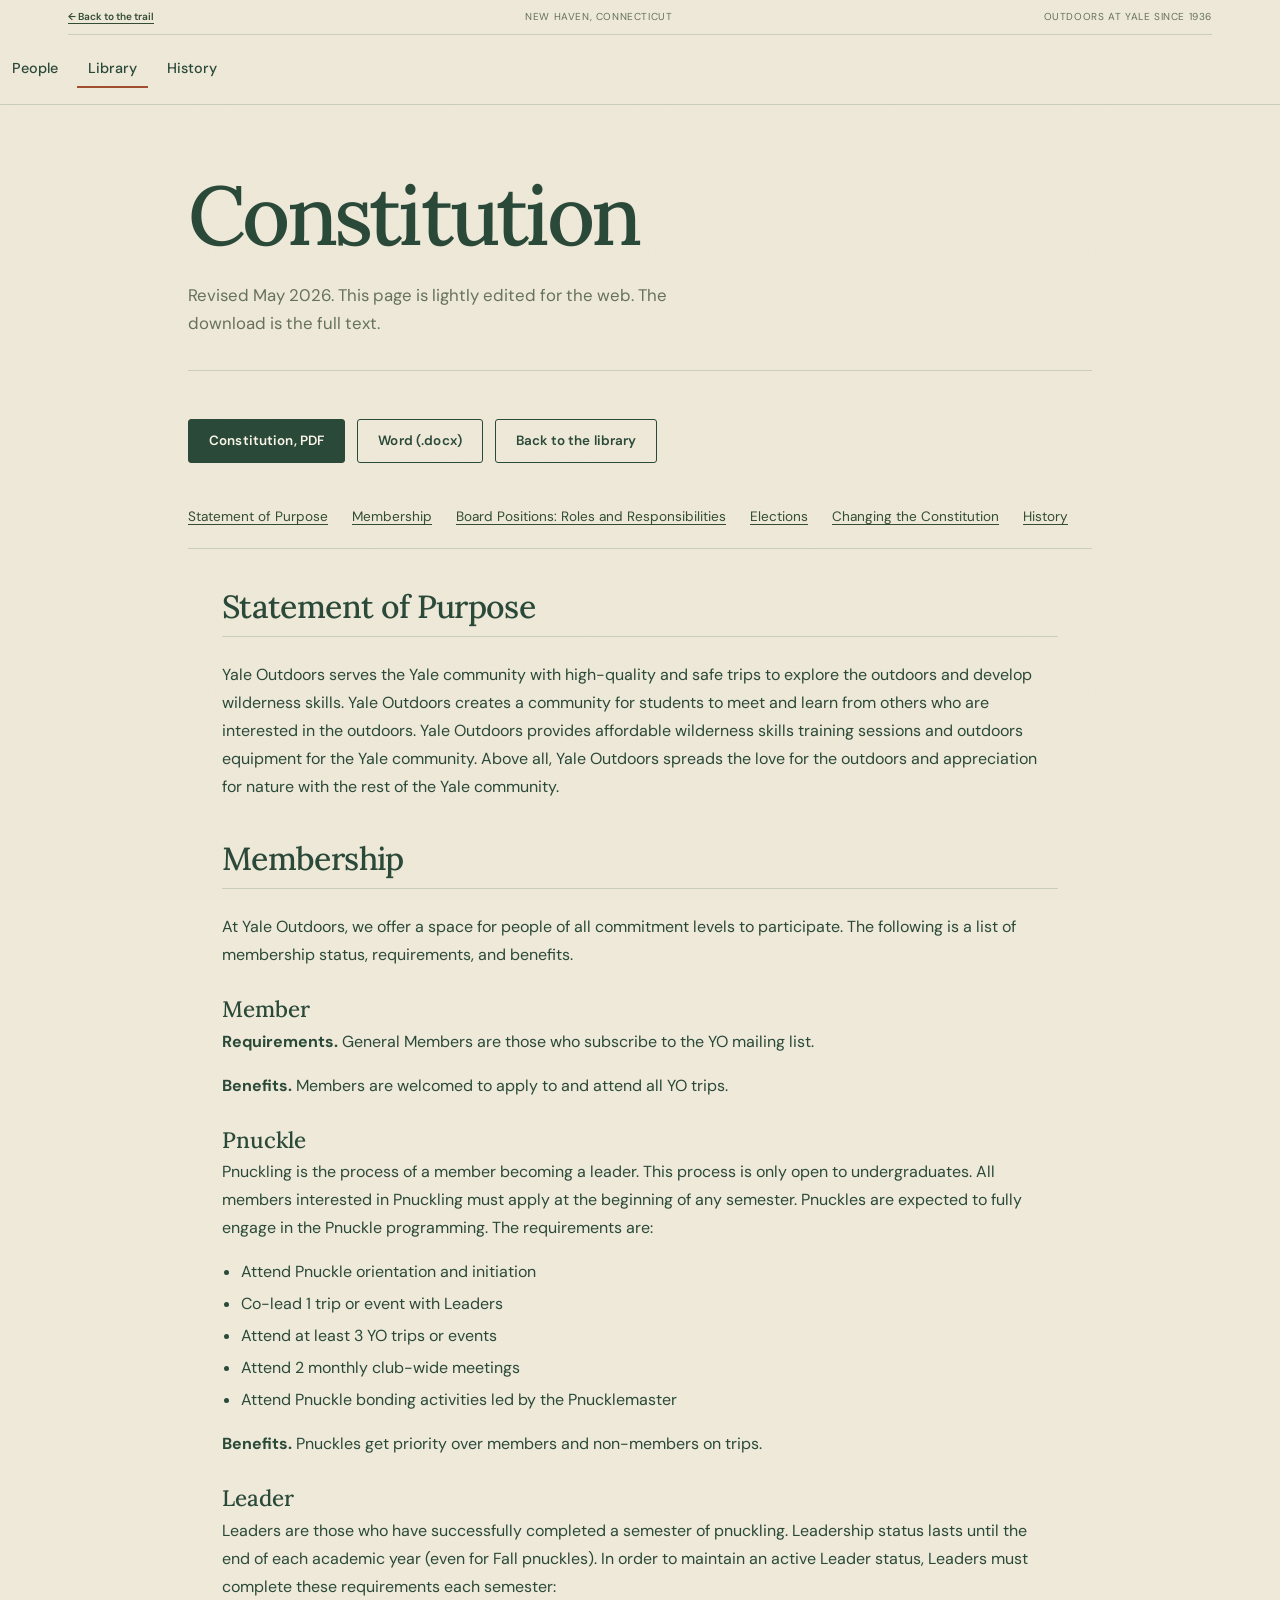
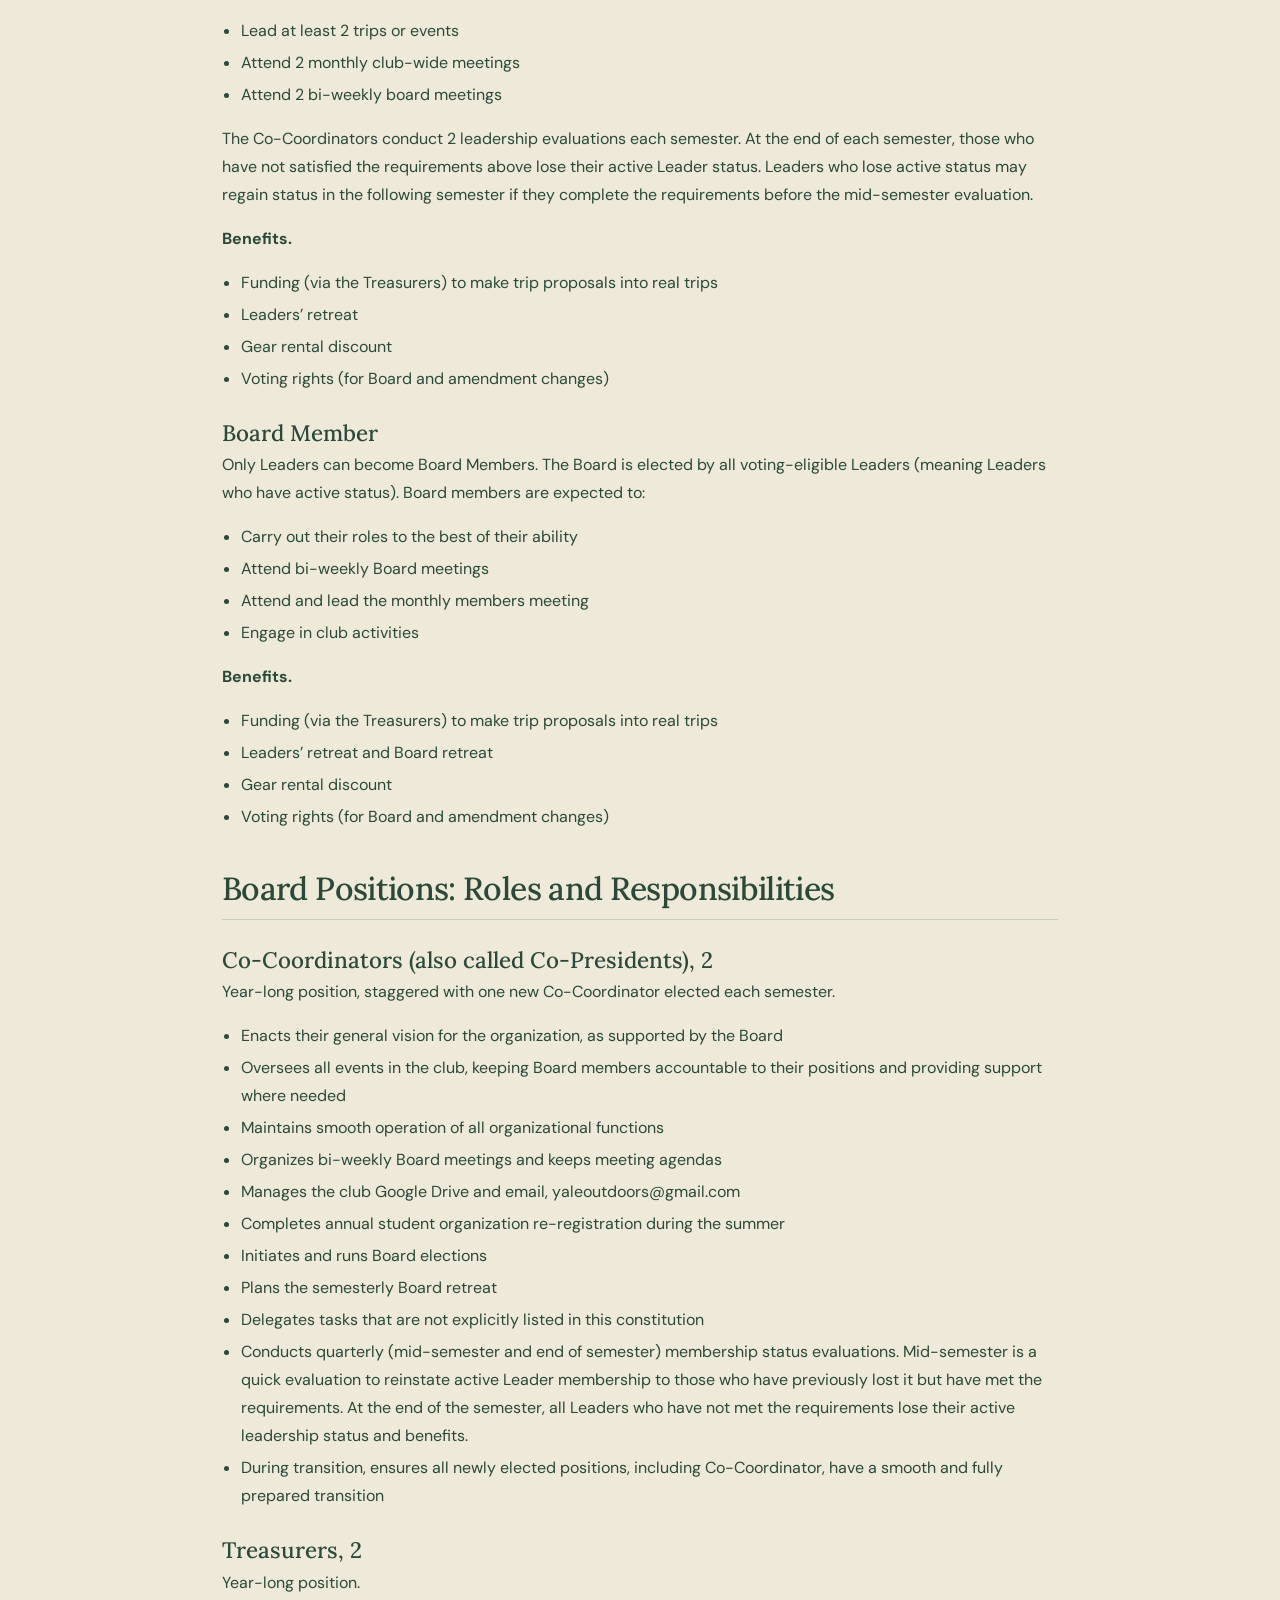
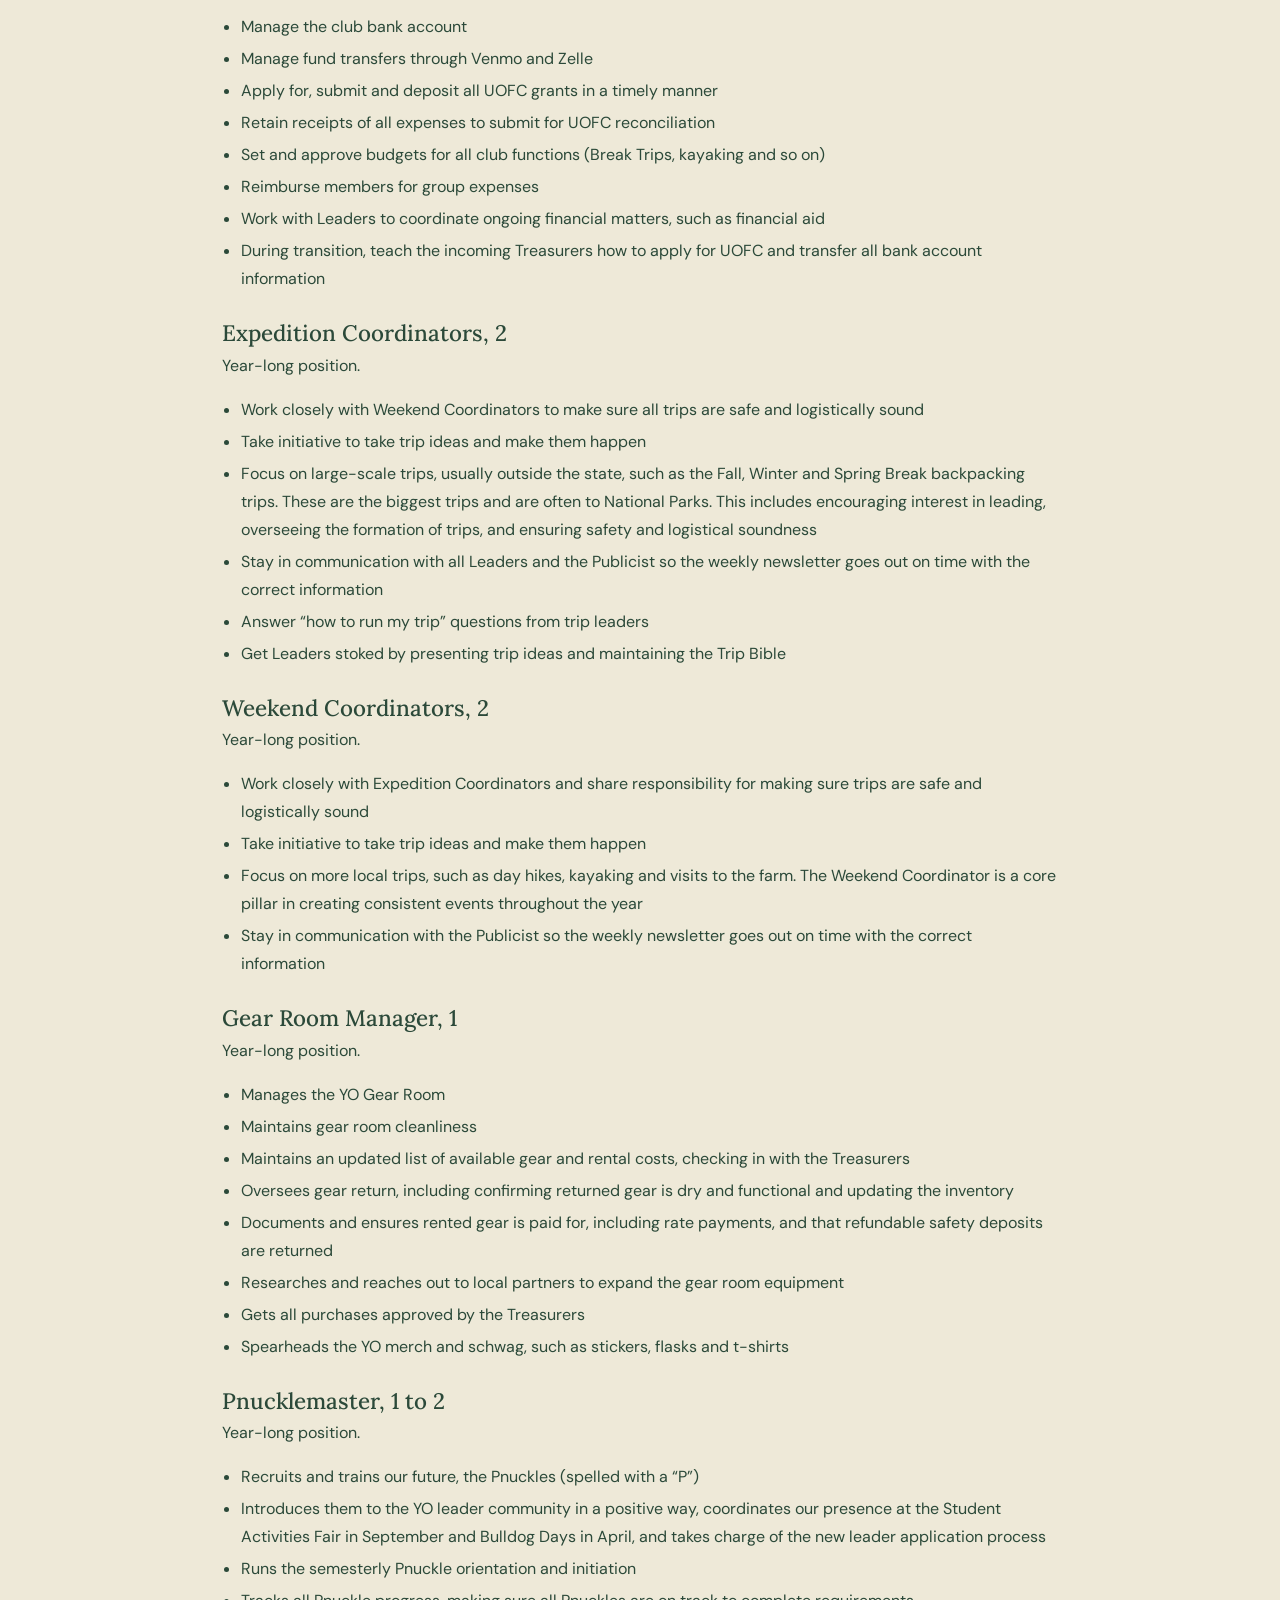
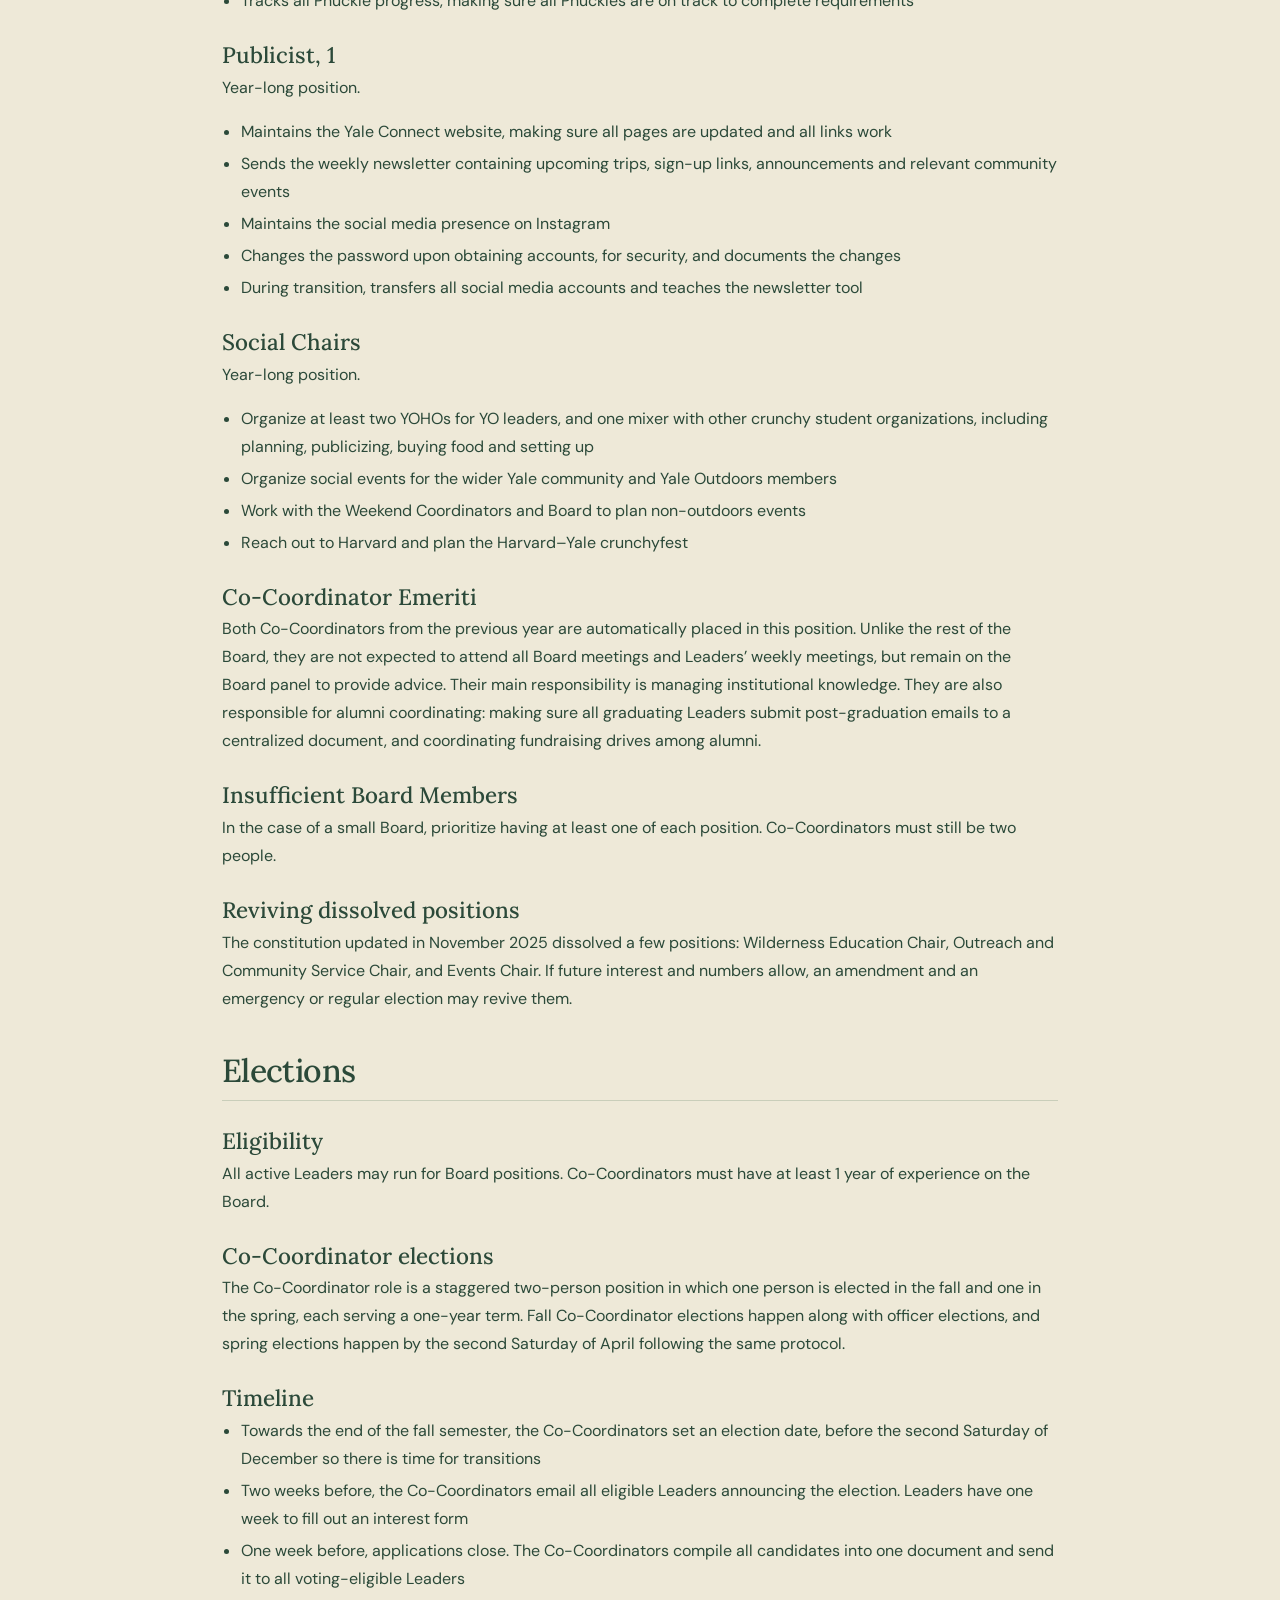
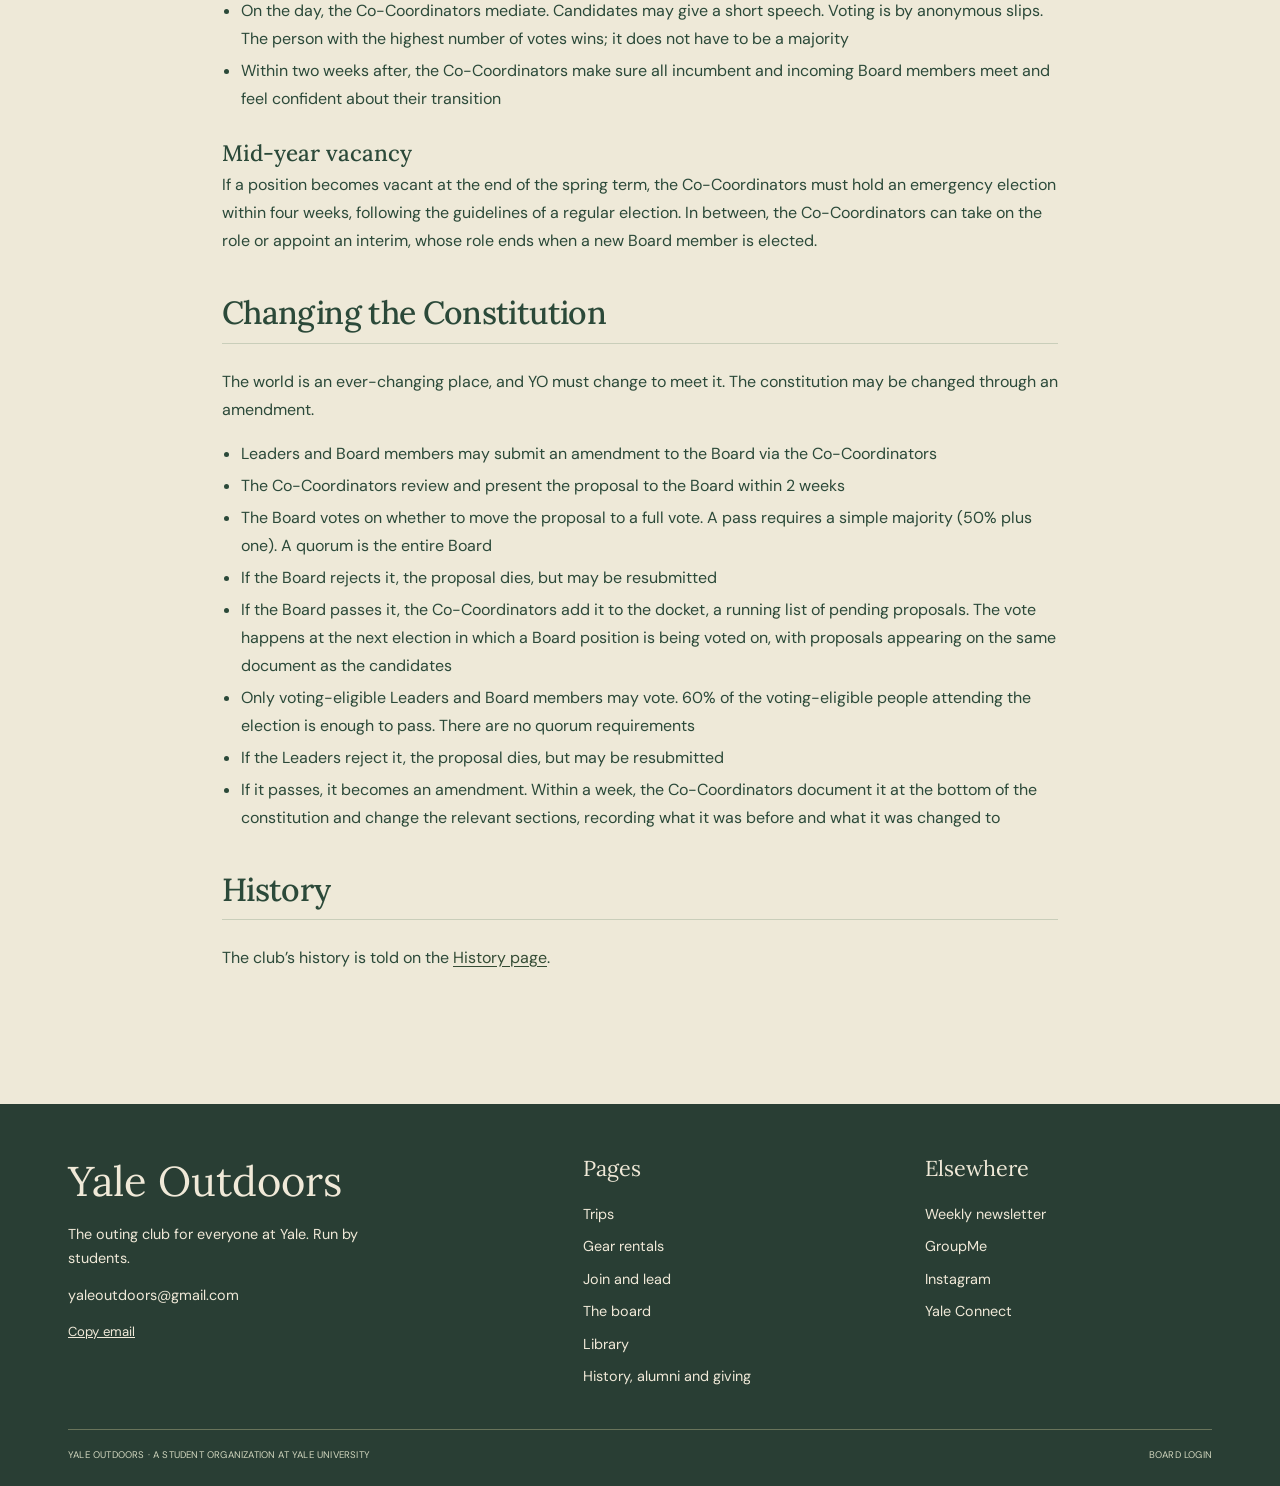
==== commit 9ada219a: "Build an illustrated scrolling trail with signpost and page map" ====
--- a/site/constitution.html
+++ b/site/constitution.html
@@ -8,13 +8,12 @@
 <link rel="icon" href="img/favicon.png">
 <link rel="preconnect" href="https://fonts.googleapis.com"><link rel="preconnect" href="https://fonts.gstatic.com" crossorigin>
 <link href="https://fonts.googleapis.com/css2?family=DM+Sans:wght@400;500;600;700&family=Lora:ital,wght@0,400;0,500;0,600;1,400;1,500&display=swap" rel="stylesheet">
-<link rel="stylesheet" href="style.css">
+<link rel="stylesheet" href="style.css"><link rel="stylesheet" href="trail.css">
 </head>
 <body class="constitution-page">
 <a class="skip" href="#main">Skip to content</a>
 <header class="top"><div class="wrap">
-<div class="strap"><span>New Haven, Connecticut</span><span>Outdoors at Yale since 1936</span></div>
-<a class="mast" href="index.html" aria-label="Yale Outdoors home"><img src="img/logo-black.png" alt="Yale Outdoors" width="1500" height="803"></a>
+<div class="strap"><a class="trail-return" href="index.html#junction">← Back to the trail</a><span>New Haven, Connecticut</span><span>Outdoors at Yale since 1936</span></div>
 <button type="button" class="menu" id="menuBtn" aria-expanded="false" aria-controls="nav">Menu <span aria-hidden="true">+</span></button>
 <nav class="nav" id="nav" aria-label="Main"><a href="index.html">Home</a><a href="trips.html">Trips</a><a href="gear.html">Gear</a><a href="join.html">Join</a><a href="people.html">People</a><a href="library.html" aria-current="page">Library</a><a href="history.html">History</a></nav>
 </div></header>
@@ -196,7 +195,7 @@
 </div></main>
 <footer class="foot"><div class="wrap">
 <div class="grid">
-<div><a class="footer-brand" href="index.html" aria-label="Yale Outdoors home"><img src="img/logo-white.png" alt="Yale Outdoors" width="1500" height="803" loading="lazy"></a>
+<div><h4>Yale Outdoors</h4>
 <p>The outing club for everyone at Yale. Run by students.</p>
 <p><a href="mailto:yaleoutdoors@gmail.com">yaleoutdoors@gmail.com</a></p>
 <p><button type="button" class="lnk small" id="copyClub">Copy email</button></p></div>
@@ -208,6 +207,6 @@
 <div class="mini"><span>Yale Outdoors &middot; a student organization at Yale University</span><span><a href="#" id="gateBtn">Board login</a> </span></div>
 </div></footer>
 <script src="content.js"></script>
-<script src="site.js"></script>
+<script src="site.js"></script><script src="trail.js"></script>
 </body>
 </html>
--- a/site/trail.css
+++ b/site/trail.css
@@ -0,0 +1,215 @@
+/* Trail branch: one walk, with familiar pages as side trails. */
+:root{--display:"Lora",Georgia,serif;--body:"DM Sans",system-ui,-apple-system,"Segoe UI",sans-serif;--label:var(--body);--paper:#eee9d8;--sheet:#faf6e9;--ink:#2b4939;--muted:#66725e;--pine:#35573f;--rust:#a14f31;--soft:#c9ceba;--sage:#dce1c7}
+button,input,select,textarea{font-family:var(--body)}
+.trail-return{font-weight:600;letter-spacing:0;text-transform:none}
+.hike-home{background:#e8e5d0;overflow-x:clip}
+.hike-home::before{opacity:.025;z-index:10}
+.hike-home main{padding:0}
+.hike-home section{margin:0;scroll-margin-top:82px}
+.hike-home h1,.hike-home h2,.hike-home h3{font-weight:500;text-wrap:balance}
+.hike-home h2{border:0;padding:0;font-size:clamp(2.8rem,5vw,4.2rem);line-height:1.14;letter-spacing:-.045em;margin:0 0 26px}
+.hike-home h3{font-size:2rem}
+.hike-home p{font-size:1rem;line-height:1.8}
+.hike-home a{transition:color .18s,background .18s,transform .2s}
+.hike-home :focus-visible{outline:3px solid #bd693d;outline-offset:5px}
+.hike-home .btn{font:600 .85rem/1.4 var(--body);letter-spacing:0;text-transform:none;border-radius:3px;padding:14px 20px}
+.hike-home .btn.solid{background:var(--ink);color:#faf6e9;border-color:var(--ink)}
+.hike-home .btn.solid:hover{background:#a14f31;border-color:#a14f31}
+.hike-home .text-link{font:600 .85rem/1.5 var(--body);text-transform:none;letter-spacing:0;gap:14px}
+.hike-home .trail-kicker{font:600 .67rem/1.5 var(--body);text-transform:uppercase;letter-spacing:.13em;margin:0}
+.hike-header{position:absolute;top:0;left:0;width:100%;z-index:15;display:flex;justify-content:space-between;align-items:center;padding:26px 5%;gap:24px;color:#2b4939}
+.hike-brand{display:flex;align-items:center;gap:12px;color:inherit;text-decoration:none;font:500 1.18rem var(--display)}
+.hike-brand img{height:32px;width:28px;object-fit:contain;mix-blend-mode:multiply}
+.hike-header nav{display:flex;gap:30px;align-items:center}
+.hike-header nav a{color:inherit;text-decoration:none;font-size:.82rem;font-weight:500;padding:10px 0}
+.hike-header nav .map-shortcut{border:1px solid #61745b80;border-radius:3px;padding:10px 17px}
+.hike-header nav a:hover{color:#a14f31}
+.hike-header nav a span{margin-left:10px}
+.trailhead{position:relative;min-height:900px;height:min(1050px,115svh);background:#dce4d7;isolation:isolate;overflow:hidden}
+.trail-landscape{position:absolute;inset:0;z-index:-1;background:url('img/trail-landscape.svg') center bottom/cover no-repeat;transform:translateY(var(--landscape-drift,0px)) scale(1.025);transform-origin:center bottom}
+.trailhead-copy{position:relative;padding:145px 24px 0;text-align:center;max-width:760px;margin:auto}
+.trailhead-copy .trail-kicker{font-size:.64rem;letter-spacing:.16em}
+.trailhead-copy .trail-kicker span{padding:0 12px}
+.hike-logo{display:block;width:min(370px,64vw);height:auto;margin:24px auto 12px;mix-blend-mode:multiply}
+.hike-home .trailhead h1{font-size:clamp(2.15rem,3.6vw,3.35rem);line-height:1.2;letter-spacing:-.045em;margin:0 0 15px}
+.trailhead h1 em{font-weight:400}
+.hike-home .trailhead-copy>p:not(.trail-kicker){font-size:.91rem;line-height:1.7;margin:0 auto 24px;max-width:42ch;color:#3d5747}
+.start-walk{display:inline-flex;gap:22px;align-items:center;background:#2e4d3b;color:#faf6e9;padding:13px 23px;border:1px solid #2e4d3b;border-radius:3px;text-decoration:none;font-size:.85rem;font-weight:500;box-shadow:0 4px 0 #1f3b2b33}
+.start-walk:hover{background:#486448;color:#fff;transform:translateY(-2px)}
+.start-walk span{font-size:1.3rem}
+.trailhead-map{position:absolute;bottom:52px;left:5%;font-size:.72rem;color:#f5edcf;text-decoration:none;line-height:1.7;transform:rotate(-3deg)}
+.trailhead-map>span{display:block;font-size:2.5rem;line-height:1;margin-bottom:8px}
+.trailhead-map b{font-weight:600}
+.trailhead-map:hover{color:#f4c87b}
+.trailhead-note{position:absolute;bottom:56px;right:8%;font:400 .7rem/1.7 var(--body);color:#edf1d5;text-align:center;transform:rotate(4deg)}
+.blaze{display:inline-block;width:8px;height:21px;background:#dda35c;border:1px solid #986f3f}
+.trailhead-note .blaze{display:block;margin:0 auto 13px}
+.trail-guide{position:fixed;right:20px;top:50%;transform:translateY(-50%);z-index:18;display:flex;flex-direction:column;gap:20px;width:110px}
+.guide-line{position:absolute;right:5px;top:8px;bottom:8px;width:1px;background:#56745150;z-index:-1}
+.trail-guide a{display:flex;flex-direction:row-reverse;gap:12px;align-items:center;text-decoration:none;color:#526a52;font-size:.6rem;line-height:1.2;text-align:right;padding:4px 0}
+.trail-guide i{display:block;flex:none;width:11px;height:11px;border:2px solid #577250;border-radius:50%;background:#e9e5cf}
+.trail-guide a[aria-current="location"] i{background:#a65232;border-color:#f3eddb;box-shadow:0 0 0 2px #a65232}
+.trail-guide a[aria-current="location"]{font-weight:700;color:#963f24}
+.trail-guide a span{opacity:0;transition:opacity .2s}
+.trail-guide:hover a span,.trail-guide:focus-within a span,.trail-guide a[aria-current="location"] span{opacity:1}
+.trail-position{position:fixed;left:22px;bottom:20px;z-index:18;display:flex;gap:11px;align-items:center;padding:10px 14px;background:#faf6e9ed;border:1px solid #63755b40;border-radius:3px;font-size:.65rem;color:#36533b;box-shadow:0 2px 12px #283b2410;pointer-events:none}
+.trail-position .blaze{width:5px;height:14px}
+.trail-walk{position:relative;isolation:isolate;background:linear-gradient(#e7e3c9 0%,#dfe4c5 30%,#eae3c9 61%,#d5d9bc 80%,#2e493b 94%)}
+.trail-walk::before{content:"";position:absolute;inset:0;background:url("img/trail-margins.svg") center top/100% auto repeat-y;opacity:.35;pointer-events:none;z-index:0}
+.walking-route{position:absolute;inset:0;width:100%;height:100%;overflow:visible;pointer-events:none;z-index:1}
+.walking-route path{fill:none;stroke-linecap:round;stroke-linejoin:round}
+#trailTrackEdge{stroke:#a6a578;stroke-width:59;opacity:.25}
+#trailTrack{stroke:#d1bd8d;stroke-width:52;opacity:.65}
+#trailTrackDashes{stroke:#b49b6d;stroke-width:1.5;stroke-dasharray:2 11}
+#trailWalker{fill:#a45231;stroke:#faf0d4;stroke-width:4}
+.hike-stop{position:relative;padding:100px 0 110px;overflow:clip}
+.hike-container{position:relative;z-index:2;width:min(1050px,calc(100% - 100px));margin:auto}
+.route-anchor{position:absolute;top:20px;left:0;visibility:hidden}
+.stop-heading{display:flex;align-items:center;gap:14px;margin:0 0 28px}
+.mile-marker{display:grid;place-items:center;flex:none;width:35px;height:43px;border:1px solid #7d8867;border-radius:14px 14px 2px 2px;font-size:.68rem;font-weight:600;background:#f0eddc}
+.hike-copy{max-width:460px}
+.hike-copy>p{color:#53644f;max-width:43ch}
+.hike-copy .row{margin-top:26px;gap:12px 24px}
+.clearing{padding-top:90px;padding-bottom:100px}
+.clearing-grid{display:grid;grid-template-columns:1.1fr .9fr;align-items:center;gap:80px}
+.hike-home .large-copy{font:400 1.45rem/1.5 var(--display);color:#354f3c}
+.trail-photo{padding:10px;background:#f8f3e4;box-shadow:3px 7px 0 #6874551c;margin:0;position:relative;transform:rotate(3deg)}
+.trail-photo>img{display:block;width:100%;height:auto;aspect-ratio:1.12;object-fit:cover;border-radius:1px}
+.trail-photo figcaption{font-size:.73rem;padding:13px 6px 3px;color:#53604a}
+.clearing-photo{margin-top:15px;transform:rotate(4deg)}
+.photo-pin{position:absolute;left:47%;top:-9px;width:34px;height:16px;background:#b17b45b8;transform:rotate(-9deg)}
+.edge-sketch{position:absolute;opacity:.13;pointer-events:none}
+.pack-sketch{width:190px;height:auto;left:-80px;bottom:90px;transform:rotate(-15deg)}
+.trail-bulletin{display:grid;grid-template-columns:.8fr 1.2fr;gap:46px;max-width:880px;margin:95px 0 0 auto;padding:36px;background:#f7f0dc;border:7px solid #65754b;border-radius:3px;box-shadow:5px 6px 0 #435d3820;transform:rotate(-1deg)}
+.bulletin-title .trail-kicker{font-size:.57rem;color:#6a7257;margin-bottom:15px}
+.bulletin-title h3{margin:0 0 14px}
+.hike-home .bulletin-title>p:not(.trail-kicker){font-size:.85rem;line-height:1.7}
+.trail-bulletin .calbox{min-height:220px}
+.trail-bulletin .agwrap{position:relative;flex:1}
+.trail-bulletin .agenda{position:static;max-height:275px;padding:0;overflow:auto}
+.trail-bulletin .board-list li{grid-template-columns:57px 1fr;gap:12px;padding:13px 0;border-color:#a7ae90}
+.trail-bulletin .board-list b{font-size:.92rem;font-weight:500;line-height:1.5}
+.trail-bulletin .board-list .d{font-size:.63rem;color:#855a32}
+.trail-bulletin .board-list .t{font-size:.75rem;line-height:1.5;overflow-wrap:anywhere}
+.trail-bulletin .calstrip{font-size:.6rem;letter-spacing:.01em;padding:15px 0 0;margin-top:10px;justify-content:space-between;border-color:#c1c5a5}
+.junction{padding:110px 0 120px;background:linear-gradient(#ced7ae33,#c1cca04d,transparent)}
+.junction-grid{display:grid;grid-template-columns:1fr 1.05fr;gap:110px;align-items:start}
+.junction .hike-copy{padding-top:75px}
+.junction .hike-copy>p{font-size:.95rem}
+.junction-hikers{display:block;width:280px;height:auto;margin:45px 0 0 -28px;mix-blend-mode:multiply}
+.wood-signpost{position:relative;display:flex;flex-direction:column;gap:12px;padding:22px 0 90px;filter:drop-shadow(5px 9px 0 #36502e18)}
+.signpost-pole{position:absolute;left:49%;top:-12px;bottom:0;width:30px;transform:rotate(1deg);background:repeating-linear-gradient(90deg,#806442 0px,#806442 6px,#745b3e 7px,#92734b 10px);border-radius:5px 6px 0 0}
+.wood-sign{position:relative;padding:20px 62px 20px 28px;display:block;background:#715b3c;color:#fcf0d3;text-decoration:none;clip-path:polygon(0 0,89% 0,100% 50%,89% 100%,0 100%);transform:rotate(-3deg);border:0;isolation:isolate;min-height:102px}
+.wood-sign:nth-of-type(2n){background:#4e6746;transform:rotate(3deg)}
+.wood-sign.points-left{clip-path:polygon(11% 0,100% 0,100% 100%,11% 100%,0 50%);padding-left:65px;padding-right:28px}
+.wood-sign::before{content:"";position:absolute;inset:0;z-index:-1;opacity:.22;background:repeating-linear-gradient(1deg,transparent 0px,transparent 16px,#d1bd8a 17px,transparent 18px,transparent 23px)}
+.wood-sign::after{content:"";position:absolute;left:50%;top:11px;width:5px;height:5px;border-radius:50%;background:#d6c4a0;box-shadow:0 76px #d6c4a0}
+.wood-sign>span{font:500 1.8rem/1.2 var(--display);display:block}
+.wood-sign small{font-size:.67rem;display:block;letter-spacing:.01em;margin-top:6px;opacity:.8}
+.wood-sign>b{position:absolute;right:25px;top:28px;font-size:1.7rem;font-weight:400}
+.wood-sign.points-left>b{left:25px;right:auto}
+.wood-sign:hover{background:#a35332;color:#fff5db;transform:rotate(0) translateY(-2px)}
+.hike-home .wood-sign:focus-visible{outline:3px dashed #f7d38c;outline-offset:-9px;background:#a35332;color:#fff8e5;transform:rotate(0)}
+.ground-rock{position:absolute;width:80px;height:30px;background:#a8ad8f;border-radius:50% 45% 30% 25%;right:25%;bottom:70px}
+.rock-b{right:16%;width:55px;height:20px;bottom:50px;background:#bec2a5}
+.lookout{padding-top:100px;padding-bottom:100px}
+.lookout-title{display:flex;align-items:baseline;justify-content:space-between;gap:24px}
+.lookout-title h2{margin-bottom:20px}
+.lookout-title+p{color:#626d53;font-size:.95rem}
+.expedition-notebook{margin:36px 0 65px;border-block:1px solid #a0aa86;background:#f5efddcf;padding:12px 30px;box-shadow:4px 5px 0 #6a785113}
+.expedition-notebook .season-tabs{border-color:#b1b998;gap:26px;padding:0}
+.expedition-notebook .season-tabs button{font:500 .86rem/1.5 var(--body);letter-spacing:0;padding:16px 0;background:transparent;border:0;border-bottom:2px solid transparent;color:#667050}
+.expedition-notebook .season-tabs button[aria-selected="true"]{color:#9b4e30;border-bottom-color:#9b4e30}
+.expedition-notebook .season-panel{background:transparent;gap:54px;padding:25px 10px;min-height:300px}
+.expedition-notebook .season-panel>img{width:100%;height:auto;max-width:300px}
+.expedition-notebook .season-panel h3{font-size:2.25rem;margin:18px 0}
+.expedition-notebook .season-panel p{font-size:.9rem;color:#637054}
+.expedition-notebook .stamp{font-size:.58rem;transform:rotate(-2deg);border-color:#8a9572;color:#687453}
+.field-title{display:flex;gap:24px;justify-content:space-between;align-items:center;margin-bottom:28px}
+.hike-photos{display:grid;grid-template-columns:1fr .8fr 1fr;gap:32px;align-items:start;padding-bottom:25px}
+.hike-photos .trail-photo{transform:rotate(-3deg)}
+.hike-photos .trail-photo:nth-child(2){margin-top:28px;transform:rotate(3deg)}
+.hike-photos .trail-photo:nth-child(3){transform:rotate(-1deg)}
+.hike-photos .mat{border:0;padding:0;background:#cdd3b4;aspect-ratio:1.16;overflow:hidden}
+.hike-photos .trail-photo:nth-child(2) .mat{aspect-ratio:.85}
+.hike-photos .slot img.pic{width:100%;height:100%;object-fit:cover}
+.hike-photos .slot figcaption{font:400 .74rem/1.5 var(--body);color:#556449;padding:12px 3px 3px}
+.map-stop{padding-top:85px;padding-bottom:130px}
+.map-intro{display:flex;justify-content:space-between;align-items:end;gap:32px;margin-bottom:36px}
+.map-intro h2{margin:0}
+.map-intro p{font-size:.88rem;color:#5c6e51}
+.trail-map-paper{background:#f4efd8;border:1px solid #b4b995;padding:24px;box-shadow:8px 9px 0 #3e563522;transform:rotate(-1deg)}
+.map-paper-top{display:flex;justify-content:space-between;border-bottom:1px solid #9fa986;padding:0 0 18px;text-transform:uppercase;letter-spacing:.09em;font-size:.63rem}
+.illustrated-map{position:relative;aspect-ratio:1000/620;margin-top:10px}
+.illustrated-map>svg{position:absolute;inset:0;width:100%;height:100%}
+.map-point{position:absolute;left:var(--x);top:var(--y);transform:translate(-50%,-18px);text-align:center;min-width:100px;display:flex;flex-direction:column;align-items:center;text-decoration:none;line-height:1.4;color:#324b35;padding:0 8px 8px}
+.map-dot{display:grid;place-items:center;flex:none;width:35px;height:35px;border:1px solid #6c8057;border-radius:50%;background:#f4efd8;font-size:.63rem;box-shadow:0 0 0 6px #f4efd8}
+.map-point strong{font:500 1.14rem/1.3 var(--display);margin-top:11px;background:#f4efd8dd;padding:1px 6px}
+.map-point small{font-size:.58rem;background:#f4efd8dd;padding:2px 5px;color:#70785b}
+.map-point:hover{color:#a14f31;transform:translate(-50%,-23px)}
+.map-point:hover .map-dot{background:#a14f31;color:#fff5dc;border-color:#a14f31}
+.map-point.is-visited .map-dot{background:#4a6b48;color:#fff9e4}
+.map-point.is-visited small::after{content:" · ✓ Visited";color:#4a6b48}
+.map-compass{position:absolute;right:3%;top:7%;text-align:center;color:#60714f;font-size:.7rem;line-height:1.1}
+.map-compass>span{line-height:1.8}
+.map-key{display:flex;gap:18px;justify-content:space-between;flex-wrap:wrap;border-top:1px solid #b1ba97;padding-top:18px;font-size:.58rem;letter-spacing:.01em;color:#6f7857}
+.map-key i{display:inline-block;width:25px;border-top:2px dashed #b27d48;vertical-align:middle;margin-right:8px}
+.campfire{padding:100px 0 220px;background:linear-gradient(#365444,#233e34);color:#eee9ce;min-height:850px;isolation:isolate}
+.camp-stars{position:relative;z-index:2;display:flex;gap:8vw;justify-content:center;color:#d9c18b;font-size:1.2rem;opacity:.7;padding-bottom:60px}
+.camp-stars span:nth-child(2){transform:translateY(-28px)}
+.camp-grid{display:grid;grid-template-columns:1fr 1fr;gap:75px;align-items:center}
+.campfire h2 em{font-weight:400;color:#e4b86c}
+.campfire .hike-copy>p{color:#c5cfad;font-size:.95rem}
+.campfire .trail-kicker{color:#d8cda4}
+.campfire .mile-marker{color:#e6dec0;background:transparent;border-color:#a5af86}
+.campfire .btn.solid{background:#e8d39f;border-color:#e8d39f;color:#2b4939}
+.campfire .btn.solid:hover{background:#fff2cf;border-color:#fff2cf}
+.campfire .text-link{color:#eae6cb}
+.back-to-trailhead{display:inline-block;margin-top:30px;color:#a9bc9d;font-size:.72rem;text-decoration:none;padding:8px 0}
+.camp-illustration{position:relative;min-height:340px;align-self:center}
+.camp-illustration>img{display:block;width:100%;height:auto;filter:brightness(0) invert(1);opacity:.5;transform:translate(-25px,-10px)}
+.camp-flame{position:absolute;left:55%;bottom:18px;width:50px;height:65px;filter:drop-shadow(0 0 25px #e8a44b80)}
+.camp-flame i{position:absolute;bottom:0;left:0;width:44px;height:60px;border-radius:70% 10% 70% 45%;background:#c77a3e;transform:rotate(-20deg);animation:flame 3s ease-in-out infinite alternate}
+.camp-flame i:nth-child(2){width:33px;height:46px;background:#e9b965;left:8px;animation-delay:-1s}
+.camp-flame i:nth-child(3){width:20px;height:31px;background:#f4d393;left:17px;animation-delay:-2s}
+.camp-logs{position:absolute;left:53%;bottom:0;width:66px;height:12px;background:#9c7751;border-radius:4px;transform:rotate(15deg)}
+.camp-logs::after{content:"";position:absolute;inset:0;background:#765e43;border-radius:4px;transform:rotate(-30deg)}
+.camp-forest{position:absolute;bottom:-2px;left:0;width:100%;height:260px;object-fit:cover;object-position:bottom;z-index:-1;opacity:.8}
+.hike-home .foot{background:#213b30;color:#e8e8cd;border:0;padding-top:48px;padding-bottom:55px}
+.hike-home .foot a{color:#d9dfc0}
+.hike-home .foot h4{font-size:1.5rem}
+.hike-home .foot .grid>div:first-child h4{font-size:2rem}
+.hike-home .foot .mini{font-size:.58rem;border-color:#61785e}
+@keyframes flame{to{transform:rotate(-10deg) scale(.94,1.06)}}
+@media(min-width:1500px){.hike-container{width:1080px}.trailhead{height:1000px}.trailhead-copy{padding-top:165px}.hike-logo{width:390px}}
+@media(max-width:1150px){.trail-guide{display:none}.hike-container{width:calc(100% - 90px)}.junction-grid{gap:65px}.clearing-grid{gap:50px}.hike-header{padding-inline:35px}}
+@media(max-width:820px){
+ .trailhead{min-height:830px;height:100svh}.trail-landscape{background-size:auto 100%;background-position:50% bottom}.trailhead-copy{padding-top:130px}.hike-logo{width:320px}
+ .trailhead-copy>p br{display:none}.trailhead-note{right:5%;font-size:.6rem}.trailhead-map{font-size:.62rem;bottom:35px}.trailhead-note{bottom:40px}
+ .hike-container{width:calc(100% - 80px)}.hike-home h2{font-size:3rem}.hike-stop{padding-top:80px;padding-bottom:80px}.clearing-grid{grid-template-columns:1.1fr .9fr;gap:32px}
+ .hike-home p{font-size:.93rem}.hike-home .large-copy{font-size:1.25rem}.clearing-photo{margin-top:0}.trail-bulletin{gap:28px;padding:25px;margin-top:65px}
+ .junction-grid{grid-template-columns:1fr 1.1fr;gap:40px}.junction .hike-copy{padding-top:35px}.wood-sign{padding-left:20px;min-height:95px}.wood-sign>span{font-size:1.55rem}.wood-sign small{font-size:.57rem}.wood-sign.points-left{padding-left:48px}.wood-sign>b{right:17px}.wood-sign.points-left>b{left:17px}.junction-hikers{width:240px}
+ .expedition-notebook{padding:8px 20px}.expedition-notebook .season-panel{gap:28px;padding:28px 0}.expedition-notebook .season-panel h3{font-size:2rem}.hike-photos{gap:20px}
+ .map-intro{align-items:center}.map-intro p{font-size:.8rem}.trail-map-paper{padding:18px}.map-point strong{font-size:.95rem}.map-point small{font-size:.5rem}.map-dot{width:30px;height:30px}.map-point{min-width:70px;transform:translate(-50%,-15px)}
+ .camp-grid{gap:36px}.campfire{padding-bottom:190px;min-height:750px}.camp-illustration{min-height:280px}.camp-forest{height:200px}
+}
+@media(max-width:600px){
+ .trail-walk::before{display:none}
+ .hike-header{padding:20px;gap:12px}.hike-brand{font-size:.95rem;gap:8px}.hike-brand img{width:22px;height:27px}.hike-header nav{gap:0}.hike-header nav>a:first-child{display:none}.hike-header nav .map-shortcut{font-size:.7rem;padding:9px 12px}.hike-header nav a span{margin-left:7px}
+ .trailhead{height:900px;min-height:100svh;max-height:1050px}.trail-landscape{background-size:auto 100%;background-position:50% bottom}.trailhead-copy{padding:125px 22px 0}.trailhead-copy .trail-kicker{font-size:.48rem;letter-spacing:.11em}.trailhead-copy .trail-kicker span{padding:0 7px}.hike-logo{width:min(300px,82vw);margin:30px auto 20px}
+ .hike-home .trailhead h1{font-size:2.05rem;margin-bottom:18px;max-width:12ch;margin-inline:auto}.hike-home .trailhead-copy>p:not(.trail-kicker){font-size:.84rem;max-width:32ch;line-height:1.8}.start-walk{font-size:.8rem;padding:12px 19px}.trailhead-note{right:23px;bottom:37px;font-size:.55rem;max-width:16ch}.trailhead-map{left:23px;bottom:37px;max-width:19ch;font-size:.57rem}.trailhead-map>span{font-size:2rem}
+ .hike-home section{scroll-margin-top:25px}.hike-stop{padding:65px 0 70px 26px}.hike-container{width:calc(100% - 50px)}.hike-home h2{font-size:2.5rem;line-height:1.16;margin-bottom:23px}.stop-heading{gap:12px;margin-bottom:24px}.mile-marker{width:30px;height:37px;font-size:.6rem}.hike-home .trail-kicker{font-size:.57rem}.hike-home p{font-size:.9rem;line-height:1.8}
+ .clearing-grid{grid-template-columns:1fr;gap:28px}.hike-copy{max-width:none}.hike-copy .row{gap:12px 20px}.hike-home .btn{font-size:.78rem;padding:13px 16px}.hike-home .text-link{font-size:.77rem}.clearing-photo{width:88%;margin:14px auto 0}.trail-photo>img{aspect-ratio:1.2}.trail-photo figcaption{font-size:.66rem}
+ .trail-bulletin{grid-template-columns:1fr;gap:22px;padding:22px 18px;margin-top:60px;border-width:5px;transform:rotate(-1deg)}.bulletin-title h3{font-size:1.85rem}.bulletin-title p{margin-bottom:10px}.trail-bulletin .calbox{min-height:0}.trail-bulletin .agenda{max-height:290px}.trail-bulletin .board-list li{grid-template-columns:48px 1fr}.trail-bulletin .board-list b{font-size:.87rem}.trail-bulletin .board-list .t{font-size:.7rem}.trail-bulletin .calstrip{font-size:.53rem;gap:6px}
+ .junction-grid{grid-template-columns:1fr;gap:30px}.junction .hike-copy{padding-top:0}.junction .hike-copy>p{font-size:.9rem}.junction-hikers{display:none}.wood-signpost{width:100%;max-width:380px;margin:auto;padding-bottom:65px;gap:10px}.wood-sign{padding-top:18px;padding-bottom:18px;min-height:90px}.wood-sign>span{font-size:1.65rem}.wood-sign small{font-size:.6rem}.wood-sign::after{box-shadow:0 65px #d6c4a0}.ground-rock{bottom:50px;right:30%;width:55px;height:20px}.rock-b{bottom:35px;right:15%;width:40px;height:15px}
+ .lookout-title{display:block}.lookout-title h2{margin-bottom:12px}.lookout-title .text-link{margin-bottom:20px}.lookout-title+p{font-size:.87rem}.expedition-notebook{padding:6px 16px;margin-top:25px;margin-bottom:45px}.expedition-notebook .season-tabs{gap:12px;justify-content:space-between}.expedition-notebook .season-tabs button{font-size:.65rem;white-space:nowrap;padding:15px 0}.expedition-notebook .season-panel{grid-template-columns:1fr;padding:24px 0;gap:18px}.expedition-notebook .season-panel>img{width:70%;max-width:220px}.expedition-notebook .season-panel h3{font-size:2rem}.expedition-notebook .season-panel p{font-size:.85rem}.expedition-notebook .stamp{font-size:.5rem}
+ .field-title h3{font-size:1.65rem}.field-title .text-link{font-size:.7rem}.hike-photos{grid-template-columns:1fr 1fr;gap:18px}.hike-photos .trail-photo{padding:7px}.hike-photos .trail-photo:nth-child(2){margin-top:25px}.hike-photos .trail-photo:nth-child(3){grid-column:1/-1;width:80%;margin:5px auto 0}.hike-photos .slot figcaption{font-size:.6rem;padding-top:8px}.hike-photos .mat{aspect-ratio:.9}
+ .map-intro{display:block}.map-intro h2{margin-bottom:20px}.map-intro p{font-size:.84rem}.trail-map-paper{padding:13px;transform:rotate(-1deg);margin-inline:-8px}.map-paper-top{font-size:.45rem;letter-spacing:.04em;padding-bottom:13px;gap:20px}.map-paper-top span:last-child{text-align:right;max-width:17ch}.illustrated-map{aspect-ratio:1/1.25;margin-top:0}
+ .map-point{min-width:50px;padding:0 3px 7px}.map-point strong{font-size:.8rem;max-width:11ch;line-height:1.3;margin-top:8px;padding:1px 3px}.map-point small{display:none}.map-dot{width:29px;height:29px;font-size:.55rem;box-shadow:0 0 0 4px #f4efd8}.map-point:hover{transform:translate(-50%,-18px)}.map-compass{font-size:.5rem;right:4%;top:9%}.map-key{font-size:.48rem;gap:9px;padding-top:12px}.map-key>span:last-child{width:100%}
+ .campfire{padding:65px 0 150px 26px;min-height:0}.camp-stars{padding-bottom:35px;font-size:1rem}.camp-grid{grid-template-columns:1fr;gap:25px}.camp-illustration{min-height:210px;max-width:300px;margin:auto;width:100%;order:2}.camp-illustration>img{transform:none}.campfire .hike-copy{order:1}.campfire .hike-copy>p{font-size:.9rem}.campfire h2{font-size:2.7rem}.camp-forest{height:155px}.camp-flame{bottom:8px;transform:scale(.75)}.camp-logs{bottom:0;transform:scale(.8) rotate(15deg)}.back-to-trailhead{font-size:.67rem;margin-top:20px}
+ .trail-position{left:10px;bottom:10px;padding:8px 11px;font-size:.55rem;gap:8px}.trail-position .blaze{height:11px;width:4px}.hike-home .foot{padding-bottom:60px}.hike-home .foot .mini{font-size:.52rem}
+ #trailTrackEdge{stroke-width:23}#trailTrack{stroke-width:20}#trailTrackDashes{stroke-width:1;stroke-dasharray:2 9}#trailWalker{r:6;stroke-width:3}
+ .strap{flex-wrap:wrap;gap:8px 18px}.trail-return{flex-basis:100%;text-align:left}
+}
+@media(prefers-reduced-motion:reduce){.trail-landscape{transform:none}.camp-flame i{animation:none}.hike-home a{transition:none}}
+@media print{.hike-header,.trail-guide,.trail-position,.walking-route,.trail-landscape,.camp-stars,.camp-forest{display:none}.trailhead{height:auto;min-height:0}.trailhead-copy{padding:20px}.hike-stop{padding:25px 0}.hike-container{width:100%}.campfire{background:#fff;color:#000}.wood-sign{clip-path:none;transform:none;background:#fff;color:#000;border:1px solid #888}.trail-map-paper{transform:none;box-shadow:none}}
